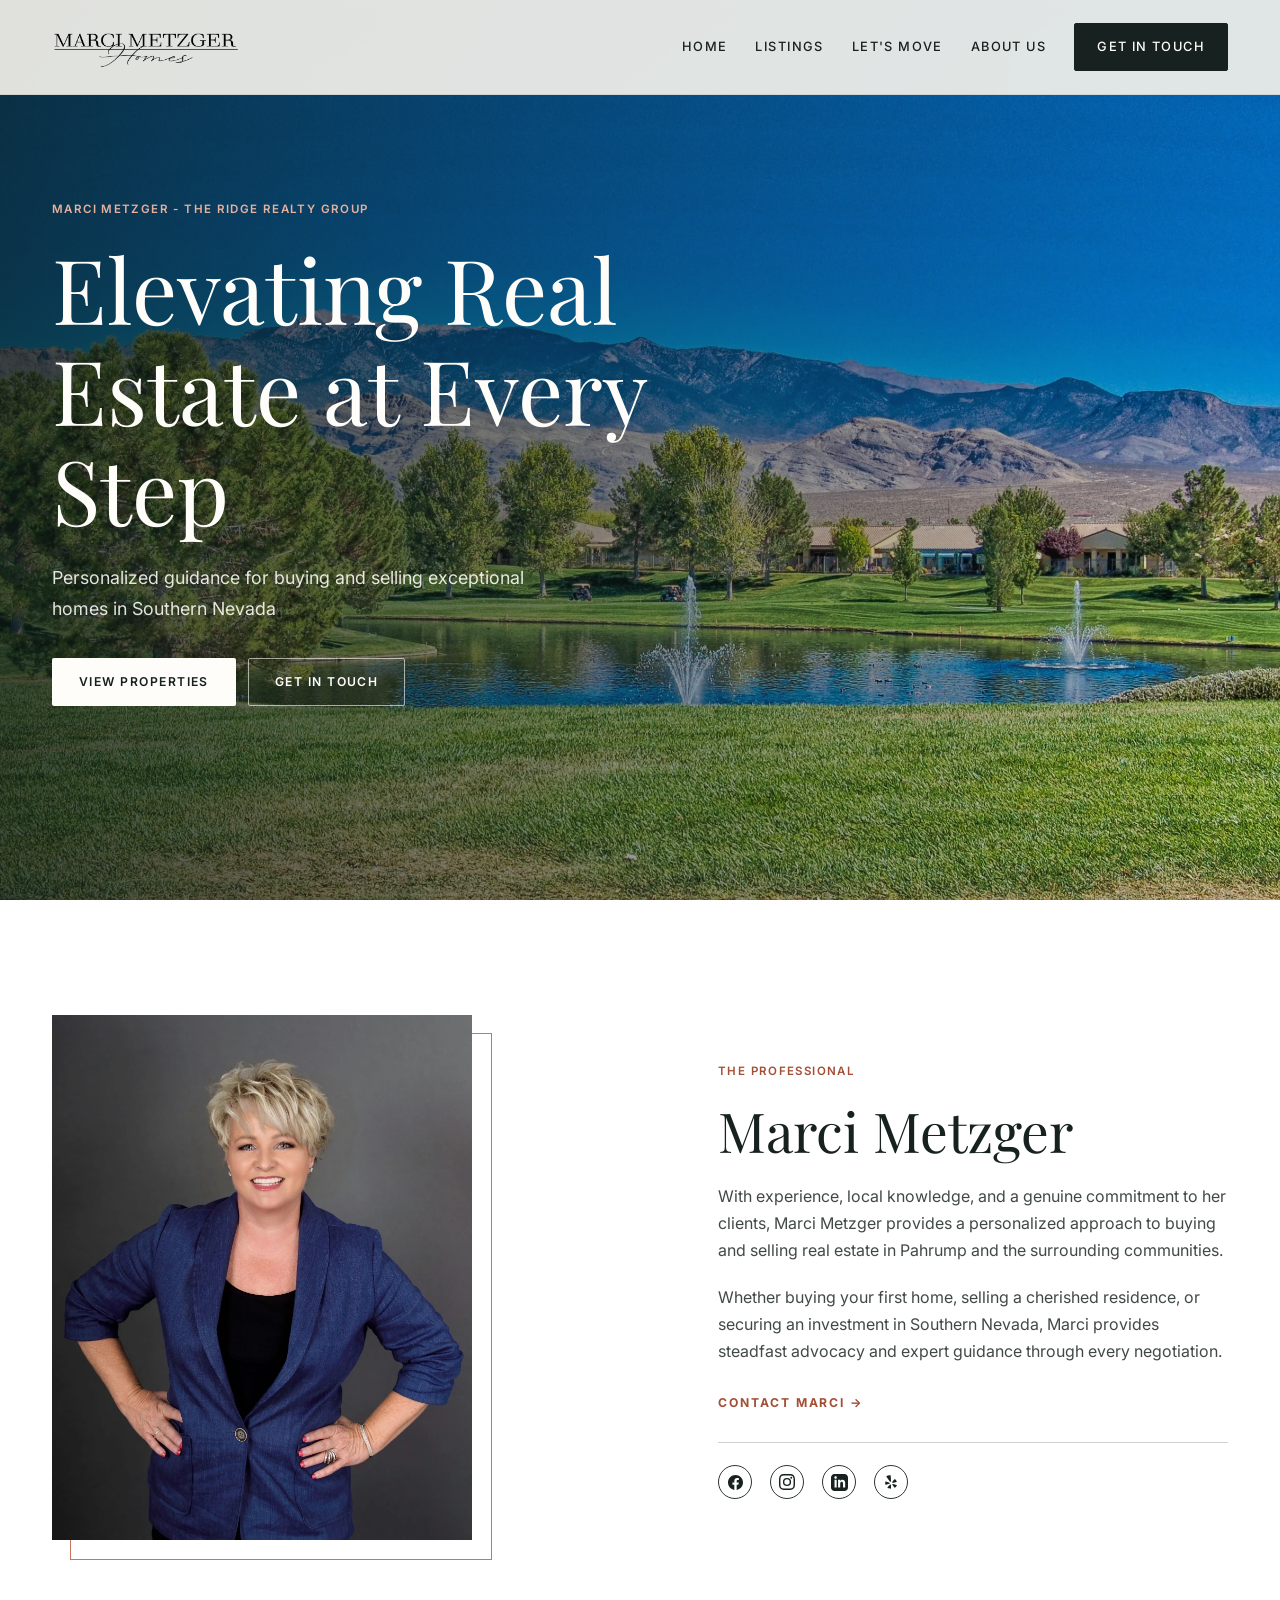
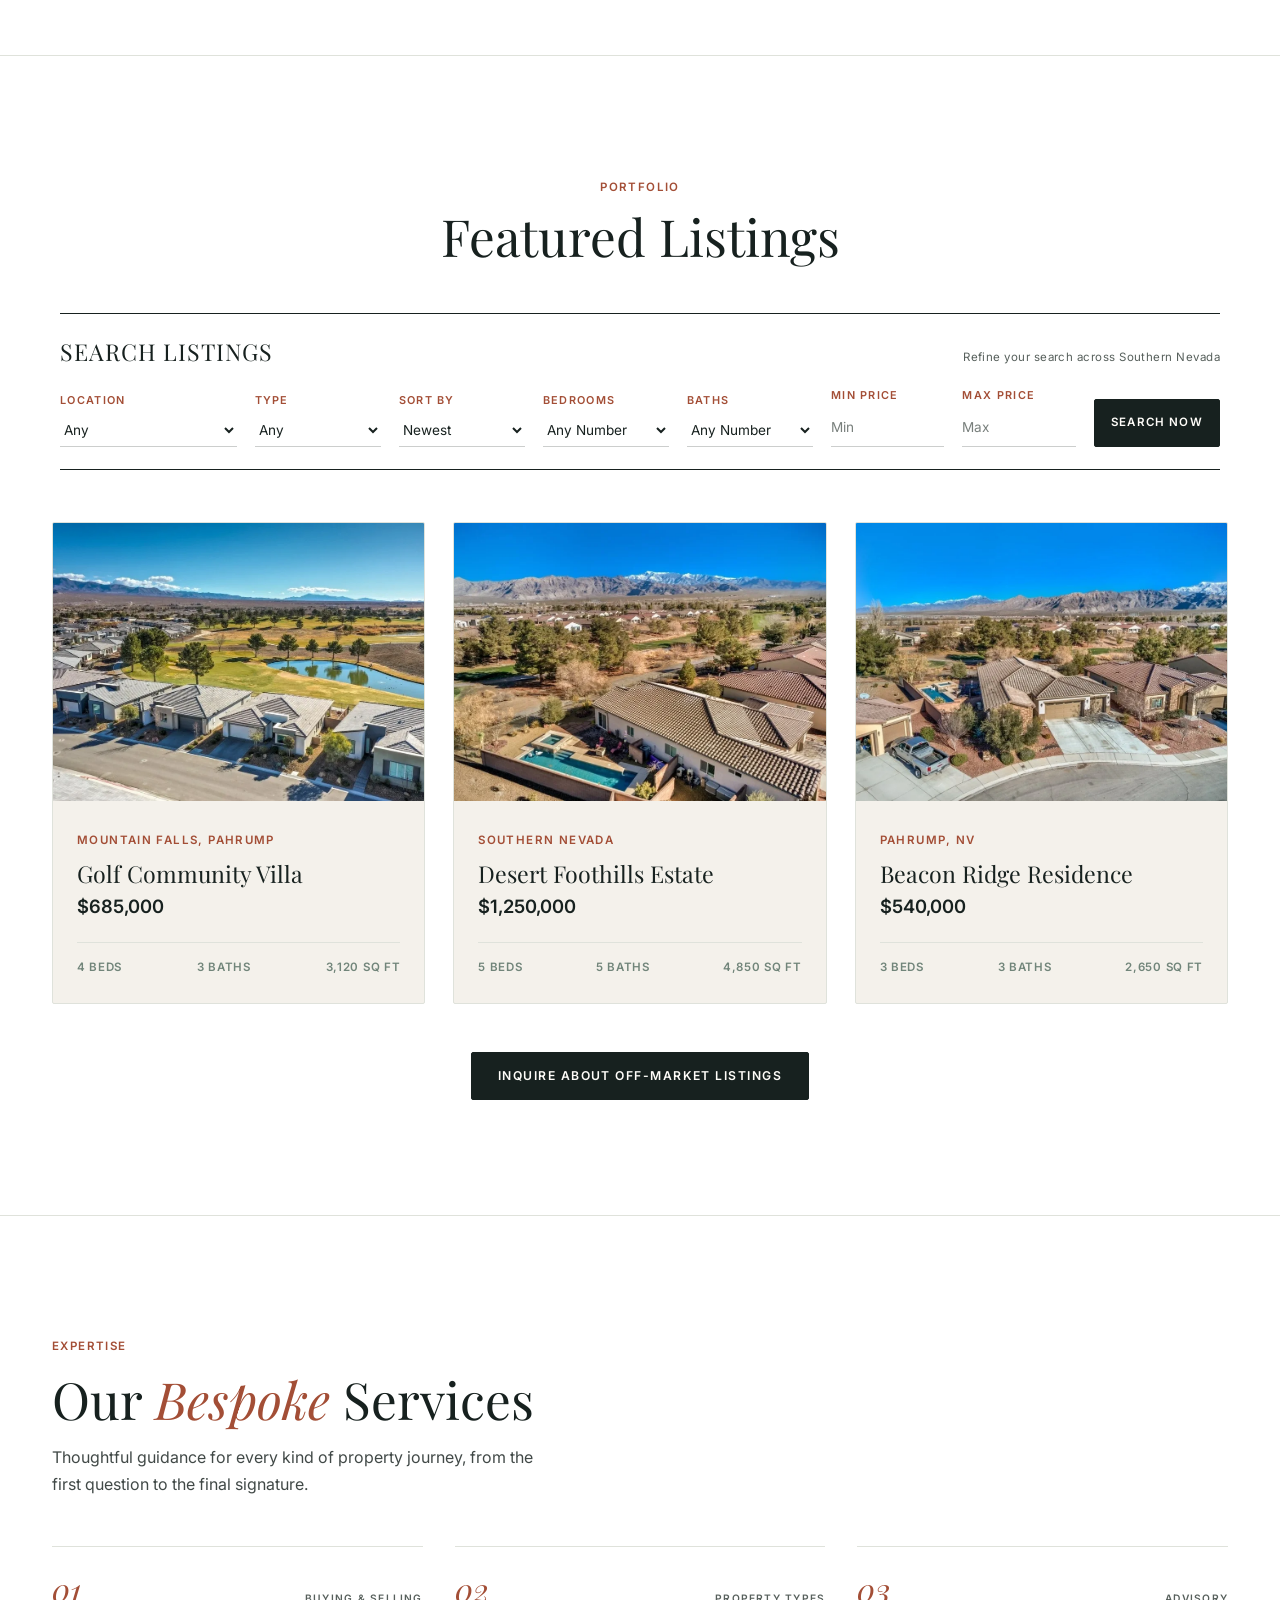
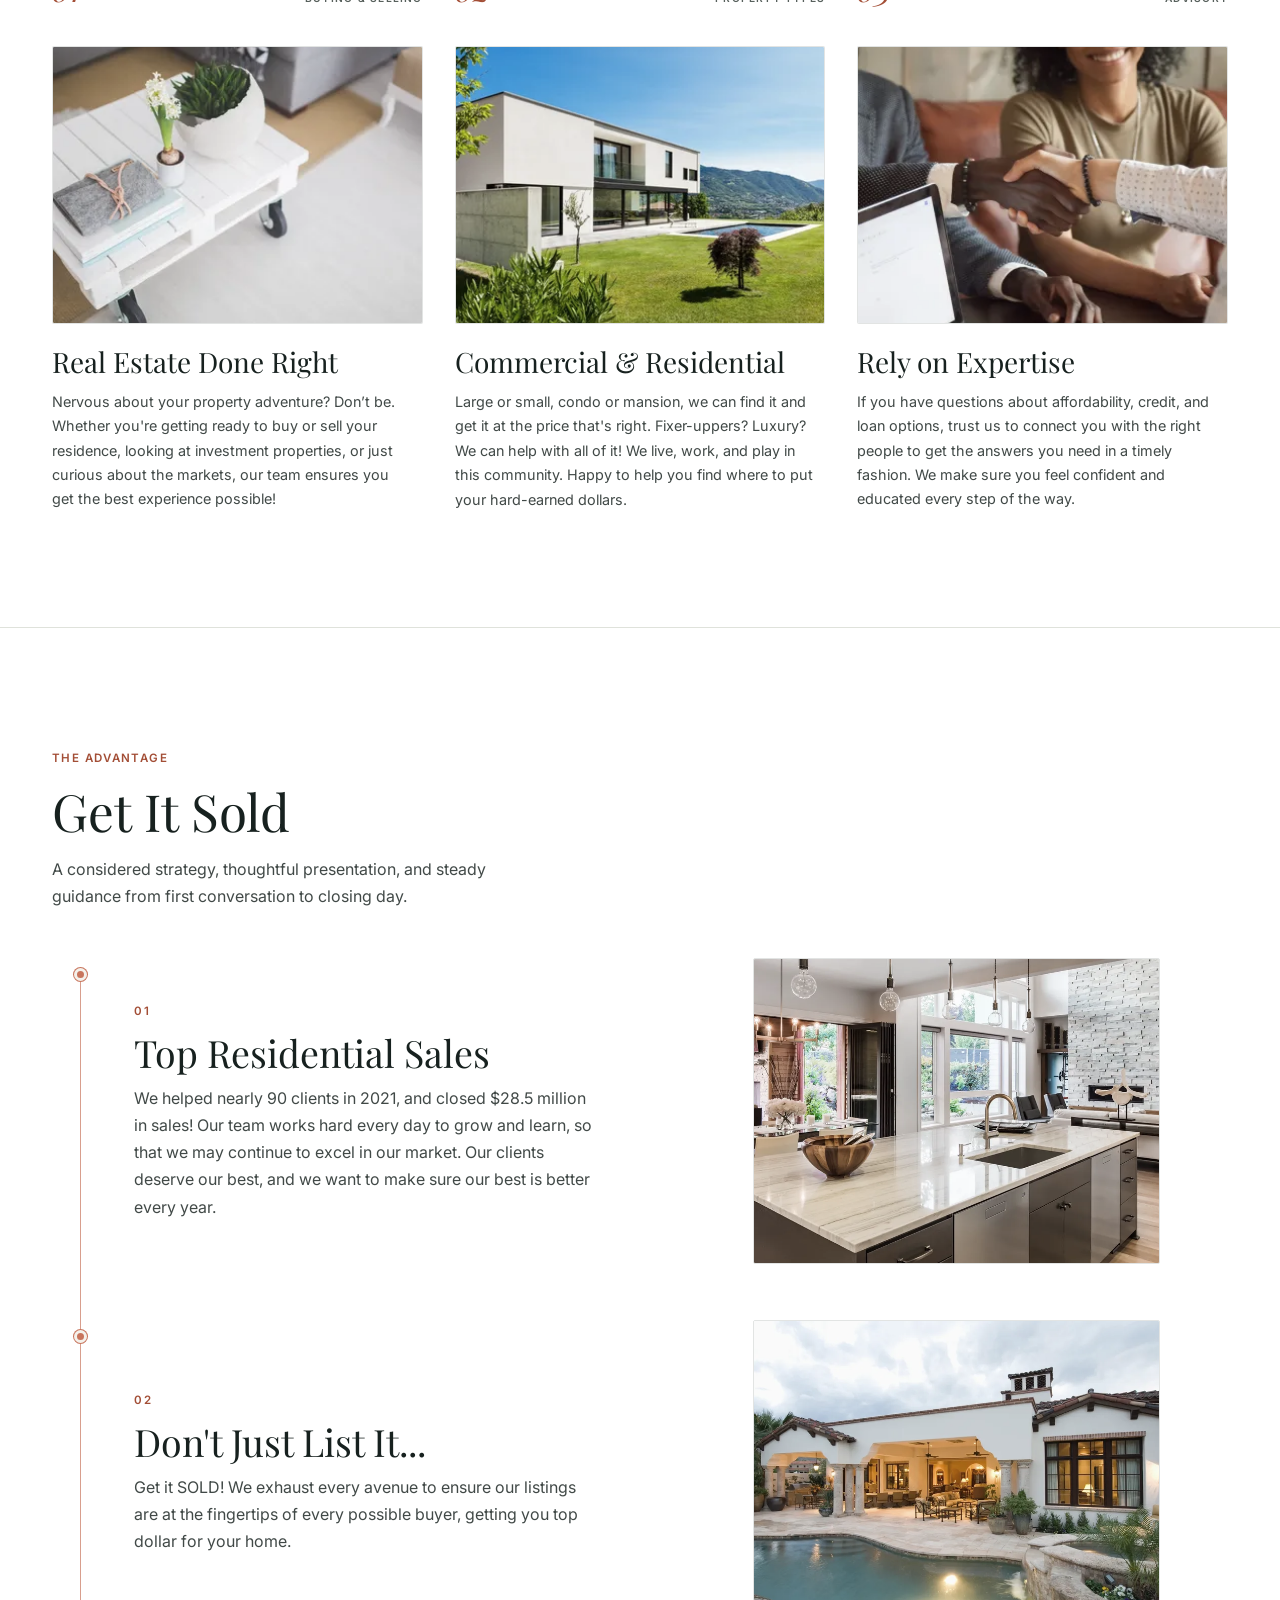
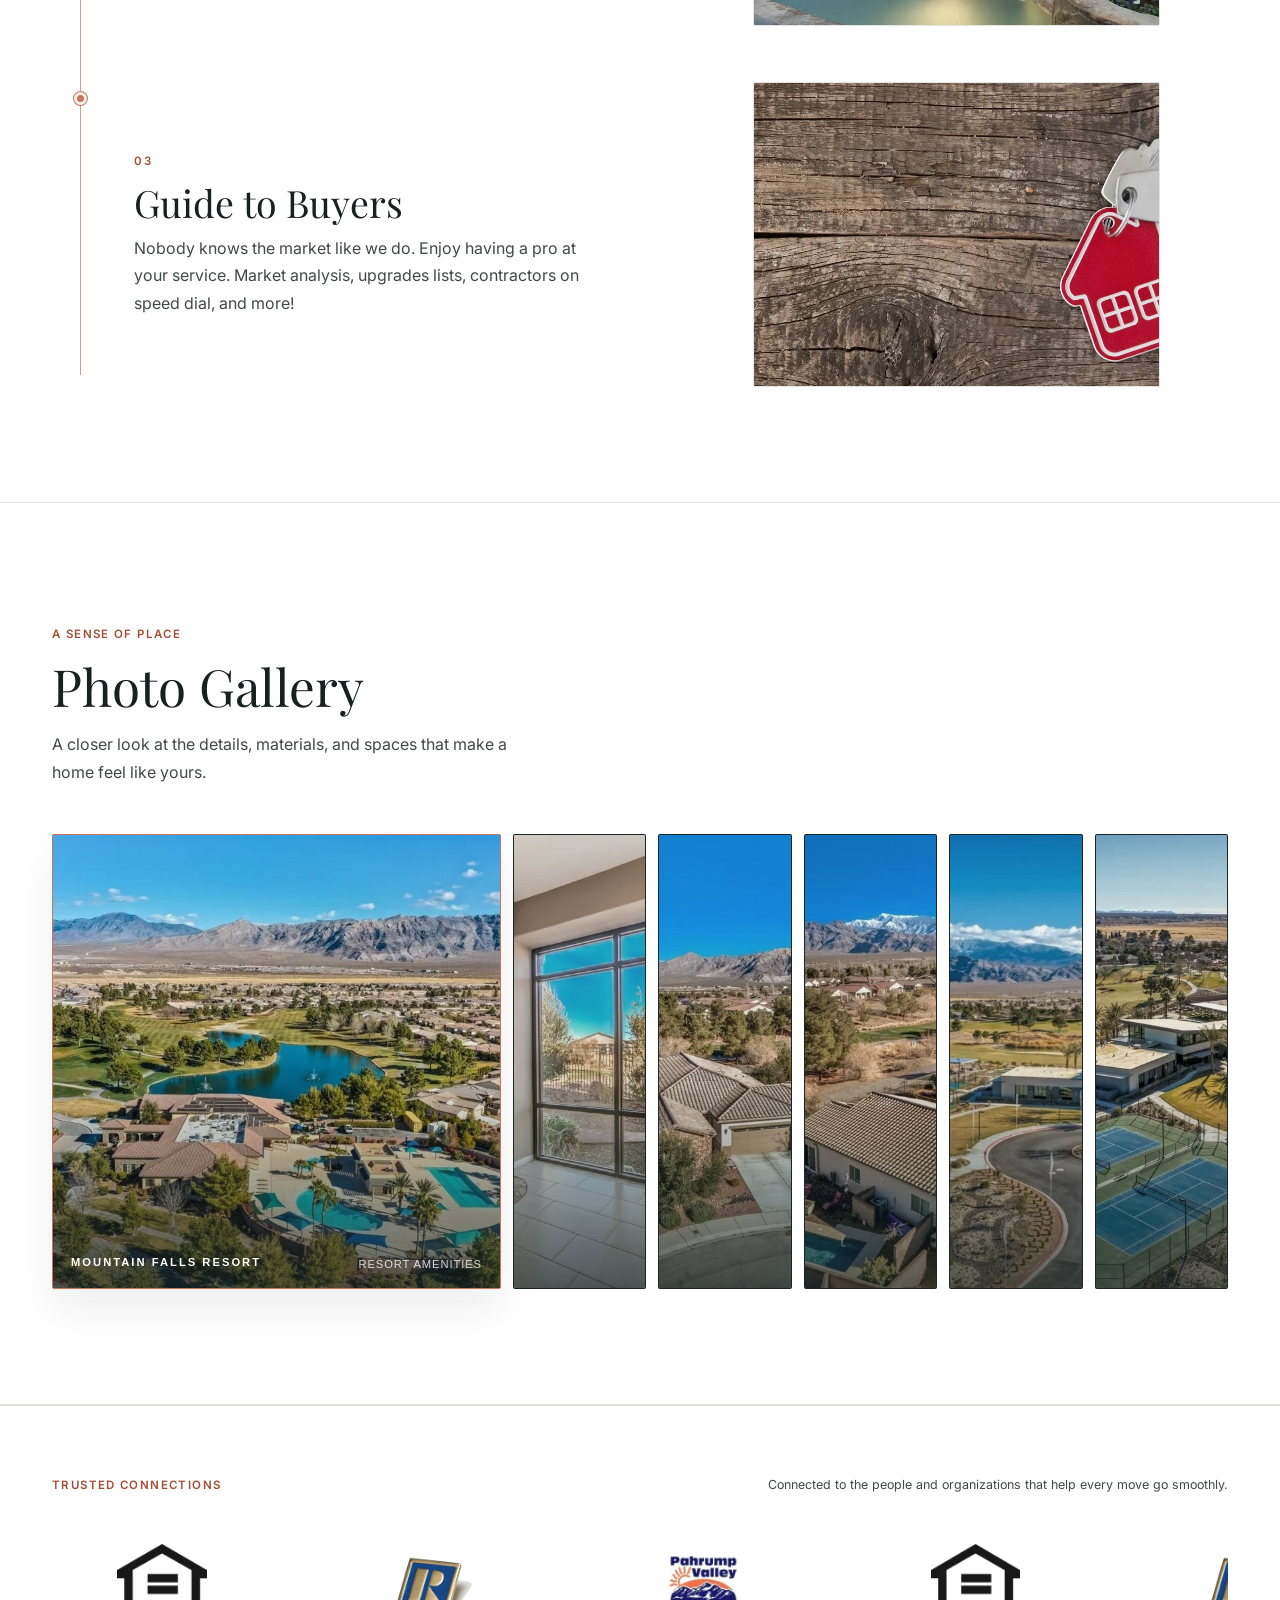
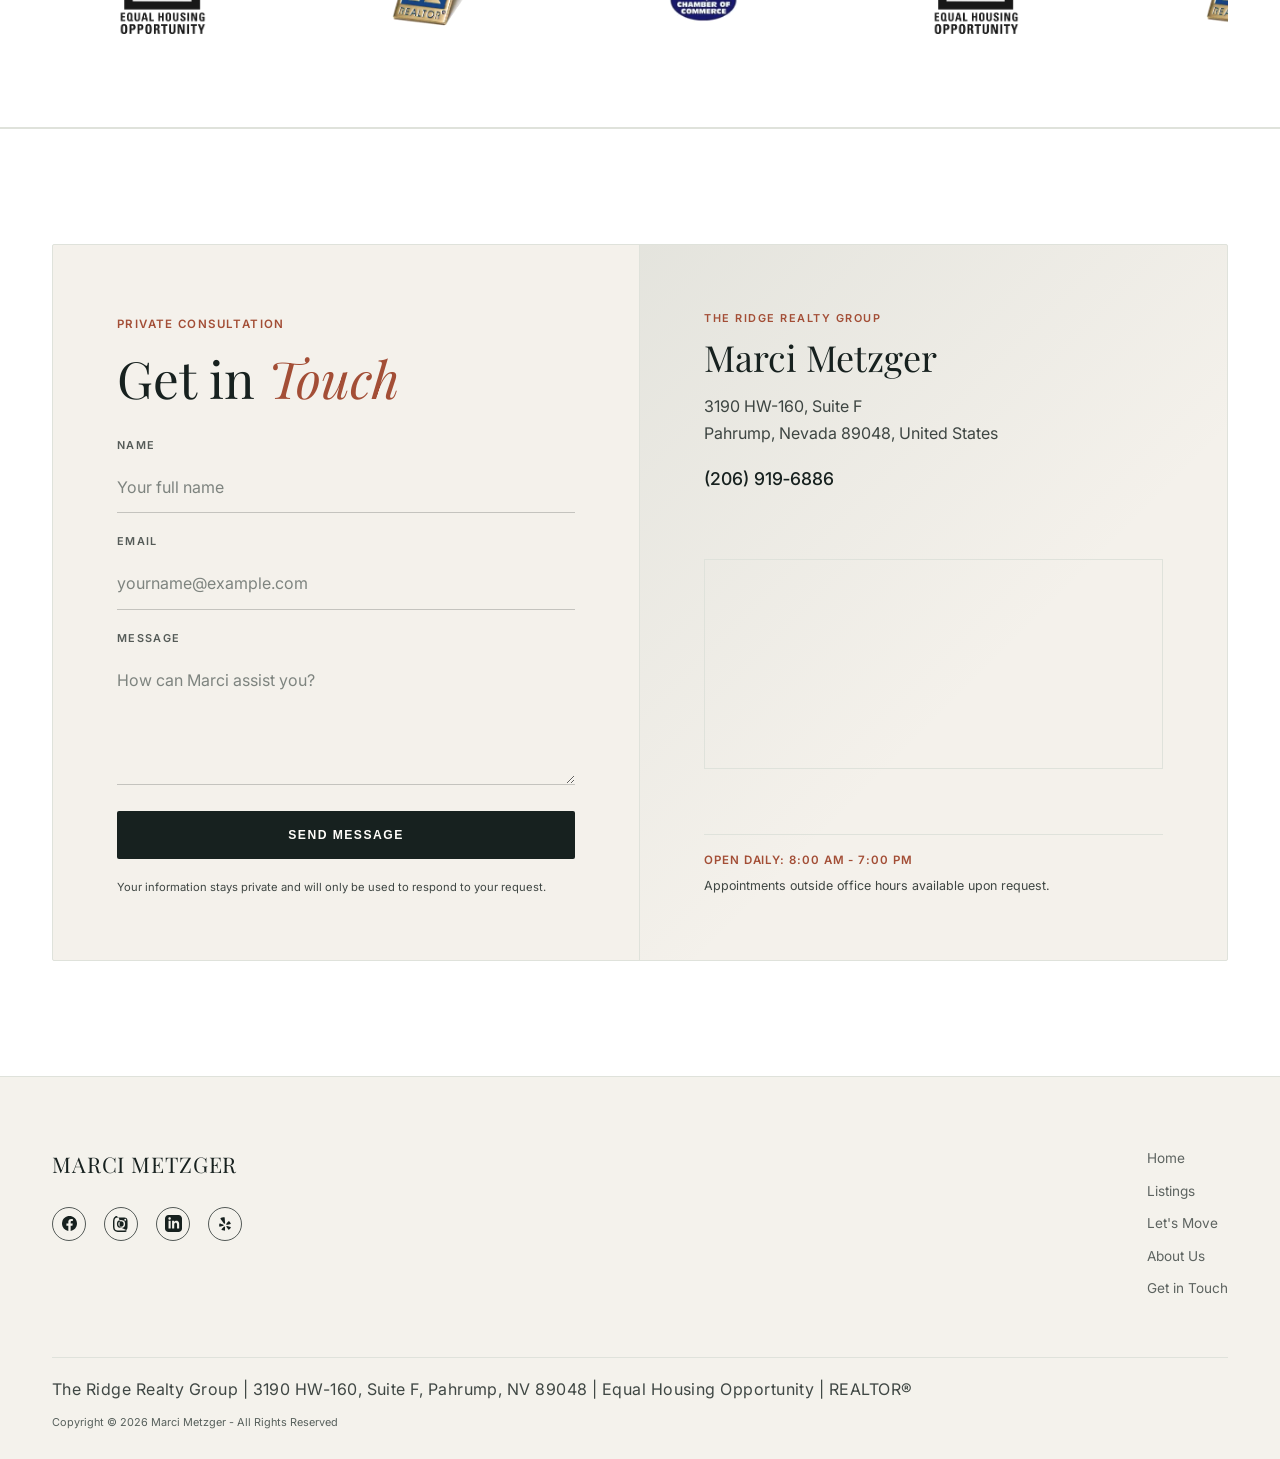
==== index.html @ 1dce613e "modified card price selector and standardize button" ====
<!DOCTYPE html>
<html lang="en">

<head>
    <meta charset="UTF-8">
    <meta name="viewport" content="width=device-width, initial-scale=1.0">
    <title>Marci Metzger | Luxury Real Estate Professional</title>
    <meta name="description"
        content="Marci Metzger Homes - The Ridge Realty Group. Premier real estate guidance for buying and selling exceptional homes in Pahrump and Southern Nevada.">
    <link rel="icon" type="image/png" href="Asset/logo/logo.png">

    <!-- Fonts -->
    <link rel="preconnect" href="https://fonts.googleapis.com">
    <link rel="preconnect" href="https://fonts.gstatic.com" crossorigin>
    <link
        href="https://fonts.googleapis.com/css2?family=Inter:wght@300;400;500&family=Playfair+Display:ital,wght@0,400;0,600;1,400&display=swap"
        rel="stylesheet">
    <link rel="stylesheet" href="Style.css">
</head>

<body>

    <!-- Navigation -->
    <nav aria-label="Primary navigation">
        <div class="container">
            <a href="#home" class="logo" aria-label="Marci Metzger home">
                <img src="Asset/logo/logo.png" alt="Marci Metzger Homes">
            </a>
            <div class="nav-links" id="primary-nav-links">
                <a href="#home">Home</a>
                <a href="#properties">Listings</a>
                <a href="#selling-guide">Let's Move</a>
                <a href="#about">About Us</a>
                <a href="#contact" class="btn-nav">Get in Touch</a>
            </div>
            <button class="mobile-toggle" type="button" aria-label="Toggle navigation menu" aria-expanded="false"
                aria-controls="primary-nav-links">
                <span class="hamburger-line"></span>
                <span class="hamburger-line"></span>
                <span class="hamburger-line"></span>
            </button>
        </div>
    </nav>

    <!-- Hero Section -->
    <section id="home" class="hero">
        <img class="hero-image" src="Asset/hero/mtn-falls-pond.webp"
            alt="Panoramic view of Mountain Falls golf course, lake, and desert mountains in Pahrump, Nevada"
            title="Mountain Falls Golf Community, Pahrump NV">
        <div class="container">
            <div class="hero-content">
                <span class="uppercase">MARCI METZGER - THE RIDGE REALTY GROUP</span>
                <h1>Elevating Real Estate at Every Step</h1>
                <p>Personalized guidance for buying and selling exceptional homes in Southern Nevada</p>
                <div class="hero-btns">
                    <a href="#properties" class="btn btn-primary">View Properties</a>
                    <a href="#contact" class="btn btn-outline">Get in Touch</a>
                </div>
            </div>
        </div>
    </section>

    <!-- About Section -->
    <section id="about">
        <div class="container">
            <div class="grid about-grid">
                <div class="about-image">
                    <img src="Asset/Marci/photo-5db79f9.webp" alt="Professional portrait of Marci Metzger"
                        title="Marci Metzger, luxury real estate professional">
                </div>
                <div class="about-text">
                    <span class="uppercase">The Professional</span>
                    <h2 class="about-heading">Marci Metzger</h2>
                    <p>With experience, local knowledge, and a genuine commitment to her clients, Marci Metzger provides
                        a personalized approach to buying and selling real estate in Pahrump and the surrounding
                        communities.</p>
                    <p>Whether buying your first home, selling a cherished residence, or securing an investment in
                        Southern Nevada, Marci provides steadfast advocacy and expert guidance through every
                        negotiation.</p>
                    <a href="#contact" class="contact-link">Contact Marci <span aria-hidden="true">→</span></a>

                    <div class="social-links" aria-label="Social media links">
                        <a href="https://www.facebook.com/MarciHomes" class="social-link facebook" aria-label="Facebook"
                            target="_blank" rel="noreferrer">
                            <svg viewBox="0 0 24 24" aria-hidden="true">
                                <path
                                    d="M12 0C5.373 0 0 5.373 0 12c0 5.99 4.388 10.954 10.125 11.854v-8.385H7.078v-3.47h3.047V9.356c0-3.007 1.792-4.669 4.533-4.669 1.312 0 2.686.235 2.686.235v2.953H15.83c-1.491 0-1.956.925-1.956 1.874v2.25h3.328l-.532 3.47h-2.796v8.385C19.612 22.954 24 17.99 24 12c0-6.627-5.373-12-12-12z" />
                            </svg>
                        </a>
                        <a href="https://www.instagram.com/marcimetzger_theridge/" class="social-link instagram"
                            aria-label="Instagram" target="_blank" rel="noreferrer">
                            <svg viewBox="0 0 24 24" aria-hidden="true">
                                <path
                                    d="M12 2.163c3.204 0 3.584.012 4.85.07 3.252.148 4.771 1.691 4.919 4.919.058 1.265.069 1.645.069 4.849 0 3.205-.012 3.584-.069 4.849-.149 3.225-1.664 4.771-4.919 4.919-1.266.058-1.644.07-4.85.07-3.204 0-3.584-.012-4.849-.07-3.26-.149-4.771-1.699-4.919-4.92-.058-1.265-.07-1.644-.07-4.849 0-3.204.013-3.583.07-4.849.149-3.227 1.664-4.771 4.919-4.919 1.266-.057 1.645-.069 4.849-.069zM12 0C8.741 0 8.333.014 7.053.072 2.695.272.273 2.69.073 7.052.014 8.333 0 8.741 0 12c0 3.259.014 3.668.072 4.948.2 4.358 2.618 6.78 6.98 6.98 1.281.058 1.689.072 4.948.072 3.259 0 3.668-.014 4.948-.072 4.354-.2 6.782-2.618 6.979-6.98.059-1.28.073-1.689.073-4.948 0-3.259-.014-3.667-.072-4.947-.196-4.354-2.617-6.78-6.979-6.98C15.668.014 15.259 0 12 0zm0 5.838a6.162 6.162 0 100 12.324 6.162 6.162 0 000-12.324zM12 16a4 4 0 110-8 4 4 0 010 8zm6.406-11.845a1.44 1.44 0 100 2.881 1.44 1.44 0 000-2.881z" />
                            </svg>
                        </a>
                        <a href="https://www.linkedin.com/in/marci-metzger-30642496/" class="social-link linkedin"
                            aria-label="LinkedIn" target="_blank" rel="noreferrer">
                            <svg viewBox="0 0 24 24" aria-hidden="true">
                                <path
                                    d="M19 0h-14c-2.761 0-5 2.239-5 5v14c0 2.761 2.239 5 5 5h14c2.762 0 5-2.239 5-5v-14c0-2.761-2.238-5-5-5zm-11 19h-3v-11h3v11zm-1.5-12.268c-.966 0-1.75-.79-1.75-1.764s.784-1.764 1.75-1.764 1.75.79 1.75 1.764-.783 1.764-1.75 1.764zm13.5 12.268h-3v-5.604c0-3.368-4-3.113-4 0v5.604h-3v-11h3v1.765c1.396-2.586 7-2.777 7 2.476v6.759z" />
                            </svg>
                        </a>
                        <a href="https://www.yelp.com/biz/xr3yQN_m2SgO0R_7S6p62w" class="social-link yelp"
                            aria-label="Yelp" target="_blank" rel="noreferrer">
                            <svg viewBox="0 0 24 24" aria-hidden="true">
                                <path
                                    d="M9.988 14.158c-.037.01-3.983 1.134-4.224 1.134-.554-.029-.674-.515-.726-.99a6.35 6.35 0 0 1 .011-1.487c.07-.596.201-1.431.883-1.396.175 0 2.447.822 4.11 1.41.624.215.679 1.136-.054 1.33zm2.112-3.616c.065 1.213-.93 1.54-1.722.454L6.501 5.663c-.055-.21.011-.394.193-.553.57-.523 3.626-1.263 4.432-1.082.273.06.441.194.503.4.048.263.42 5.314.47 6.114zm-.051 5.232c0 .146.007 3.696-.062 3.857-.084.19-.256.308-.522.356-.368.054-.988-.06-1.86-.34-.803-.257-2.068-.682-1.798-1.349.102-.219 1.874-1.994 2.82-2.971.437-.483 1.45-.175 1.422.447zm6.572-3.74c-.204.118-4.041.896-4.307.972l.01-.02c-.66.15-1.29-.586-.85-1.098.136-.117 2.404-2.933 2.656-3.08.19-.113.412-.12.667-.018.671.28 2.01 2.003 2.094 2.686-.004.092.044.371-.27.558zm.368 4.15c-.098.654-1.623 2.33-2.327 2.571-.251.083-.47.064-.645-.063-.183-.111-2.254-3.083-2.367-3.248-.398-.514.248-1.263.933-1.054 0 0 4.03 1.133 4.184 1.25.19.131.262.312.222.544z" />
                            </svg>
                        </a>
                    </div>
                </div>
            </div>
        </div>
    </section>

    <!-- Properties Section -->
    <section id="properties" class="properties-section">
        <div class="container">
            <div class="section-heading">
                <span class="uppercase">Portfolio</span>
                <h2>Featured Listings</h2>
            </div>
            <form class="editorial-search">
                <div class="editorial-header">
                    <h3>Search Listings</h3>
                    <span class="search-note">Refine your search across Southern Nevada</span>
                </div>

                <div class="editorial-grid">
                    <div class="ed-field ed-location">
                        <label for="location">Location</label>
                        <select id="location" name="location">
                            <option value="">Any</option>
                            <option>Alamo</option>
                            <option>Alton</option>
                            <option>Amargosa Valley</option>
                            <option>Beatty</option>
                            <option>Beryl</option>
                            <option>Blue Diamond</option>
                            <option>Boulder City</option>
                            <option>Brian Head</option>
                            <option>Cal Nev Ari</option>
                            <option>Caliente</option>
                            <option>Cold Creek</option>
                            <option>Crystal</option>
                            <option>Duck Creek Village</option>
                            <option>Dyer</option>
                            <option>Elko</option>
                            <option>Ely</option>
                            <option>Goldfield</option>
                            <option>Goodsprings</option>
                            <option>Hatch</option>
                            <option>Henderson</option>
                            <option>Indian Springs</option>
                            <option>Jean</option>
                            <option>Las Vegas</option>
                            <option>Laughlin</option>
                            <option>Logandale</option>
                            <option>Manhattan</option>
                            <option>Mc Gill</option>
                            <option>Mesquite</option>
                            <option>Moapa</option>
                            <option>Mount Charleston</option>
                            <option>Mountain Springs</option>
                            <option>North Las Vegas</option>
                            <option>Other</option>
                            <option>Overton</option>
                            <option>Pahrump</option>
                            <option>Palm Gardens</option>
                            <option>Panaca</option>
                            <option>Parowan</option>
                            <option>Pioche</option>
                            <option>Round Mountain</option>
                            <option>Sandy Valley</option>
                            <option>Searchlight</option>
                            <option>Tonopah</option>
                        </select>
                    </div>

                    <div class="ed-field">
                        <label for="type">Type</label>
                        <select id="type" name="type">
                            <option value="">Any</option>
                            <option>Land</option>
                            <option>Residential Lease</option>
                            <option>High Rise</option>
                            <option>Residential</option>
                        </select>
                    </div>

                    <div class="ed-field">
                        <label for="sort">Sort By</label>
                        <select id="sort" name="sort">
                            <option>Newest</option>
                            <option>Oldest</option>
                            <option>Least Expensive to Most</option>
                            <option>Most Expensive to Least</option>
                            <option>Bedrooms (Low to High)</option>
                            <option>Bedrooms (High to Low)</option>
                            <option>Bathrooms (Low to High)</option>
                            <option>Bathrooms (High to Low)</option>
                        </select>
                    </div>

                    <div class="ed-field">
                        <label for="bedrooms">Bedrooms</label>
                        <select id="bedrooms" name="bedrooms">
                            <option value="">Any Number</option>
                            <option>Studio</option>
                            <option>1+</option>
                            <option>2+</option>
                            <option>3+</option>
                            <option>4+</option>
                            <option>5+</option>
                            <option>6+</option>
                        </select>
                    </div>

                    <div class="ed-field">
                        <label for="baths">Baths</label>
                        <select id="baths" name="baths">
                            <option value="">Any Number</option>
                            <option>1+</option>
                            <option>2+</option>
                            <option>3+</option>
                            <option>4+</option>
                            <option>5+</option>
                            <option>6+</option>
                        </select>
                    </div>

                    <div class="ed-field">
                        <label for="min-price">Min Price</label>
                        <input id="min-price" name="min-price" type="text" inputmode="numeric" placeholder="Min">
                    </div>

                    <div class="ed-field">
                        <label for="max-price">Max Price</label>
                        <input id="max-price" name="max-price" type="text" inputmode="numeric" placeholder="Max">
                    </div>

                    <div class="ed-field ed-action">
                        <button class="ed-btn" type="submit">Search Now</button>
                    </div>
                </div>
            </form>

            <div class="property-grid">
                <article class="card">
                    <img class="card-img" src="Asset/Photo Gallery/7.webp"
                        alt="Mountain Falls Golf Community Villa in Pahrump, Nevada" loading="lazy">
                    <div class="card-body">
                        <span class="uppercase property-location">Mountain Falls, Pahrump</span>
                        <h3>Golf Community Villa</h3>
                        <p class="card-price">$685,000</p>
                        <div class="card-meta">
                            <span>4 BEDS</span>
                            <span>3 BATHS</span>
                            <span>3,120 SQ FT</span>
                        </div>
                    </div>
                </article>

                <article class="card">
                    <img class="card-img" src="Asset/Photo Gallery/4.webp"
                        alt="Desert Foothills Custom Pool Estate in Southern Nevada" loading="lazy">
                    <div class="card-body">
                        <span class="uppercase property-location">Southern Nevada</span>
                        <h3>Desert Foothills Estate</h3>
                        <p class="card-price">$1,250,000</p>
                        <div class="card-meta">
                            <span>5 BEDS</span>
                            <span>5 BATHS</span>
                            <span>4,850 SQ FT</span>
                        </div>
                    </div>
                </article>

                <article class="card">
                    <img class="card-img" src="Asset/Photo Gallery/3.webp"
                        alt="Beacon Ridge Custom Residence in Pahrump, Nevada" loading="lazy">
                    <div class="card-body">
                        <span class="uppercase property-location">Pahrump, NV</span>
                        <h3>Beacon Ridge Residence</h3>
                        <p class="card-price">$540,000</p>
                        <div class="card-meta">
                            <span>3 BEDS</span>
                            <span>3 BATHS</span>
                            <span>2,650 SQ FT</span>
                        </div>
                    </div>
                </article>
            </div>

            <div class="properties-cta">
                <a href="#contact" class="btn btn-dark">Inquire About Off-Market Listings</a>
            </div>
        </div>
    </section>

    <!-- Services Section -->
    <section id="services" class="services">
        <div class="container">
            <div class="services-heading">
                <span class="uppercase">Expertise</span>
                <h2>Our <em>Bespoke</em> Services</h2>
                <p>Thoughtful guidance for every kind of property journey, from the first question to the final
                    signature.</p>
            </div>
            <div class="services-grid">
                <article class="service-item">
                    <div class="service-number">01 <span>Buying &amp; Selling</span></div>
                    <div class="service-image"><img src="Asset/Our Service/1.webp"
                            alt="Staged modern interior living space with decor and furnishings">
                    </div>
                    <h3>Real Estate Done Right</h3>
                    <p>Nervous about your property adventure? Don’t be. Whether you're getting ready to buy or sell your
                        residence, looking at investment properties, or just curious about the markets, our team ensures
                        you get the best experience possible!</p>
                </article>
                <article class="service-item">
                    <div class="service-number">02 <span>Property Types</span></div>
                    <div class="service-image"><img src="Asset/Our Service/2.webp"
                            alt="Distinctive modern residential property exterior with lawn and pool"></div>
                    <h3>Commercial &amp; Residential</h3>
                    <p>Large or small, condo or mansion, we can find it and get it at the price that's right.
                        Fixer-uppers? Luxury? We can help with all of it! We live, work, and play in this community.
                        Happy to help you find where to put your hard-earned dollars.</p>
                </article>
                <article class="service-item">
                    <div class="service-number">03 <span>Advisory</span></div>
                    <div class="service-image"><img src="Asset/Our Service/3.webp"
                            alt="Marci Metzger advising clients during a real estate consultation">
                    </div>
                    <h3>Rely on Expertise</h3>
                    <p>If you have questions about affordability, credit, and loan options, trust us to connect you with
                        the right people to get the answers you need in a timely fashion. We make sure you feel
                        confident and educated every step of the way.</p>
                </article>
            </div>
        </div>
    </section>

    <!-- Selling Guide Section -->
    <section id="selling-guide" class="selling-guide">
        <div class="container">
            <div class="selling-guide-heading">
                <span class="uppercase">The Advantage</span>
                <h2>Get It Sold</h2>
                <p>A considered strategy, thoughtful presentation, and steady guidance from first conversation to
                    closing day.</p>
            </div>

            <div class="selling-timeline">
                <article class="selling-step">
                    <div class="selling-marker" aria-hidden="true"></div>
                    <div class="selling-copy">
                        <span class="selling-number">01</span>
                        <h3>Top Residential Sales</h3>
                        <p>We helped nearly 90 clients in 2021, and closed $28.5 million in sales! Our team works hard
                            every day to grow and learn, so that we may continue to excel in our market. Our clients
                            deserve our best, and we want to make sure our best is better every year.</p>
                    </div>
                    <div class="selling-image-wrap">
                        <img class="selling-image" src="Asset/Guide Section/1.webp"
                            alt="Open-concept kitchen and living area with luxury marble island">
                    </div>
                </article>

                <article class="selling-step">
                    <div class="selling-marker" aria-hidden="true"></div>
                    <div class="selling-copy">
                        <span class="selling-number">02</span>
                        <h3>Don't Just List It...</h3>
                        <p>Get it SOLD! We exhaust every avenue to ensure our listings are at the fingertips of every
                            possible buyer, getting you top dollar for your home.</p>
                    </div>
                    <div class="selling-image-wrap">
                        <img class="selling-image" src="Asset/Guide Section/2.webp"
                            alt="Spanish-style luxury villa with illuminated pool and desert mountain backdrop">
                    </div>
                </article>

                <article class="selling-step">
                    <div class="selling-marker" aria-hidden="true"></div>
                    <div class="selling-copy">
                        <span class="selling-number">03</span>
                        <h3>Guide to Buyers</h3>
                        <p>Nobody knows the market like we do. Enjoy having a pro at your service. Market analysis,
                            upgrades lists, contractors on speed dial, and more!</p>
                    </div>
                    <div class="selling-image-wrap">
                        <img class="selling-image" src="Asset/Guide Section/3.webp"
                            alt="Set of home keys with a house keychain lying on rustic wood surface">
                    </div>
                </article>
            </div>
        </div>
    </section>

    <!-- Property Gallery -->
    <section class="property-gallery" aria-labelledby="gallery-title">
        <div class="container">
            <div class="gallery-heading">
                <span class="uppercase">A Sense Of Place</span>
                <h2 id="gallery-title">Photo Gallery</h2>
                <p>A closer look at the details, materials, and spaces that make a home feel like yours.</p>
            </div>

            <div class="gallery-accordion">
                <button class="gallery-card is-active" type="button" aria-expanded="true"
                    aria-label="View Mountain Falls golf resort and swimming pools">
                    <img src="Asset/Photo Gallery/1.webp"
                        alt="Aerial panoramic view of Mountain Falls golf resort, lake, and community pool facility">
                    <div class="gallery-card-label">
                        <span class="gallery-card-title">Mountain Falls Resort</span>
                        <span class="gallery-card-meta">Resort Amenities</span>
                    </div>
                </button>
                <button class="gallery-card" type="button" aria-expanded="false"
                    aria-label="View sunroom interior overlooking desert garden">
                    <img src="Asset/Photo Gallery/2.webp"
                        alt="Sunroom interior with red leather armchair overlooking private desert patio with cacti">
                    <div class="gallery-card-label">
                        <span class="gallery-card-title">Desert Sunroom</span>
                        <span class="gallery-card-meta">Interior Living</span>
                    </div>
                </button>
                <button class="gallery-card" type="button" aria-expanded="false"
                    aria-label="View residential neighborhood aerial">
                    <img src="Asset/Photo Gallery/3.webp"
                        alt="Aerial view of single-family homes on a cul-de-sac with snow-capped mountains in Pahrump">
                    <div class="gallery-card-label">
                        <span class="gallery-card-title">Beacon Ridge</span>
                        <span class="gallery-card-meta">Pahrump Foothills</span>
                    </div>
                </button>
                <button class="gallery-card" type="button" aria-expanded="false"
                    aria-label="View custom home with swimming pool">
                    <img src="Asset/Photo Gallery/4.webp"
                        alt="Aerial view of custom home with swimming pool, covered patio, and desert mountains">
                    <div class="gallery-card-label">
                        <span class="gallery-card-title">Custom Pool Estate</span>
                        <span class="gallery-card-meta">Outdoor Living</span>
                    </div>
                </button>
                <button class="gallery-card" type="button" aria-expanded="false"
                    aria-label="View Mountain Falls community clubhouse and courts">
                    <img src="Asset/Photo Gallery/5.webp"
                        alt="Panoramic view of Mountain Falls community clubhouse, tennis courts, and surrounding desert">
                    <div class="gallery-card-label">
                        <span class="gallery-card-title">Community Clubhouse</span>
                        <span class="gallery-card-meta">Civic &amp; Social</span>
                    </div>
                </button>
                <button class="gallery-card" type="button" aria-expanded="false"
                    aria-label="View community tennis and pickleball courts">
                    <img src="Asset/Photo Gallery/6.webp"
                        alt="Aerial view of championship tennis and pickleball courts at Mountain Falls community center">
                    <div class="gallery-card-label">
                        <span class="gallery-card-title">Sports Complex</span>
                        <span class="gallery-card-meta">Recreation</span>
                    </div>
                </button>
            </div>
        </div>
    </section>

    <!-- Affiliations Marquee -->
    <section class="affiliations" aria-label="Professional affiliations">
        <div class="container">
            <div class="affiliations-heading">
                <span class="uppercase">Trusted Connections</span>
                <p>Connected to the people and organizations that help every move go smoothly.</p>
            </div>
            <div class="marquee-wrapper">
                <div class="marquee-track">
                    <div class="logo-item"><img src="Asset/Affiliations/2.webp" alt="Equal Housing Opportunity"></div>
                    <div class="logo-item"><img src="Asset/Affiliations/3.webp" alt="National Association of REALTORS®">
                    </div>
                    <div class="logo-item"><img src="Asset/Affiliations/4.webp"
                            alt="Pahrump Valley Chamber of Commerce"></div>

                    <div class="logo-item" aria-hidden="true"><img src="Asset/Affiliations/2.webp" alt=""></div>
                    <div class="logo-item" aria-hidden="true"><img src="Asset/Affiliations/3.webp" alt=""></div>
                    <div class="logo-item" aria-hidden="true"><img src="Asset/Affiliations/4.webp" alt=""></div>

                    <div class="logo-item" aria-hidden="true"><img src="Asset/Affiliations/2.webp" alt=""></div>
                    <div class="logo-item" aria-hidden="true"><img src="Asset/Affiliations/3.webp" alt=""></div>
                    <div class="logo-item" aria-hidden="true"><img src="Asset/Affiliations/4.webp" alt=""></div>

                    <div class="logo-item" aria-hidden="true"><img src="Asset/Affiliations/2.webp" alt=""></div>
                    <div class="logo-item" aria-hidden="true"><img src="Asset/Affiliations/3.webp" alt=""></div>
                    <div class="logo-item" aria-hidden="true"><img src="Asset/Affiliations/4.webp" alt=""></div>
                </div>
            </div>
        </div>
    </section>

    <!-- Contact Section -->
    <section id="contact" class="contact-section">
        <div class="container">
            <div class="contact-wrapper">
                <div class="contact-form-panel">
                    <span class="uppercase contact-kicker">Private Consultation</span>
                    <h2 class="contact-heading">Get in <em>Touch</em></h2>
                    <form class="contact-form" action="#" method="post">
                        <div class="contact-field">
                            <label for="contact-name">Name</label>
                            <input type="text" id="contact-name" name="name" placeholder="Your full name" required>
                        </div>
                        <div class="contact-field">
                            <label for="contact-email">Email</label>
                            <input type="email" id="contact-email" name="email" placeholder="yourname@example.com"
                                required>
                        </div>
                        <div class="contact-field">
                            <label for="contact-message">Message</label>
                            <textarea id="contact-message" name="message" rows="4"
                                placeholder="How can Marci assist you?"></textarea>
                        </div>
                        <button class="btn btn-submit" type="submit">Send Message</button>
                        <p class="form-note">Your information stays private and will only be used to respond to your
                            request.</p>
                    </form>
                </div>

                <div class="contact-info">
                    <div>
                        <p class="agency-title">The Ridge Realty Group</p>
                        <h3 class="agent-name">Marci Metzger</h3>
                        <p class="address-text">3190 HW-160, Suite F<br>Pahrump, Nevada 89048, United States</p>
                        <a href="tel:2069196886" class="phone-text">(206)&nbsp;919&#8209;6886</a>
                    </div>
                    <iframe class="map-frame"
                        src="https://www.google.com/maps/embed?pb=!1m18!1m12!1m3!1d3220.508544838634!2d-115.98188152358824!3d36.17852610251147!2m3!1f0!2f0!3f0!3m2!1i1024!2i768!4f13.1!3m3!1m2!1s0x80c634c44f51e0db%3A0xa22b826efd7990c6!2s3190%20NV-160%20f%2C%20Pahrump%2C%20NV%2089048%2C%20USA!5e0!3m2!1sen!2s!4v1710000000000!5m2!1sen!2s"
                        allowfullscreen="" loading="lazy" referrerpolicy="no-referrer-when-downgrade"
                        title="Map showing The Ridge Realty Group office"></iframe>
                    <div class="hours-block">
                        <p class="hours-title">Open Daily: 8:00 AM - 7:00 PM</p>
                        <p class="hours-desc">Appointments outside office hours available upon request.</p>
                    </div>
                </div>
            </div>
        </div>
    </section>

    <!-- Footer -->
    <footer>
        <div class="container">
            <div class="footer-content">
                <div>
                    <a href="#home" class="logo footer-logo">MARCI METZGER</a>
                    <nav class="social-links footer-social-links" aria-label="Footer social media links">
                        <a href="https://www.facebook.com/MarciHomes" class="social-link facebook" aria-label="Facebook"
                            target="_blank" rel="noreferrer">
                            <svg viewBox="0 0 24 24" aria-hidden="true">
                                <path
                                    d="M12 0C5.373 0 0 5.373 0 12c0 5.99 4.388 10.954 10.125 11.854v-8.385H7.078v-3.47h3.047V9.356c0-3.007 1.792-4.669 4.533-4.669 1.312 0 2.686.235 2.686.235v2.953H15.83c-1.491 0-1.956.925-1.956 1.874v2.25h3.328l-.532 3.47h-2.796v8.385C19.612 22.954 24 17.99 24 12c0-6.627-5.373-12-12-12z" />
                            </svg>
                        </a>
                        <a href="https://www.instagram.com/marcimetzger_theridge/" class="social-link instagram"
                            aria-label="Instagram" target="_blank" rel="noreferrer">
                            <svg viewBox="0 0 24 24" aria-hidden="true">
                                <path
                                    d="M12 2.163c3.204 0 3.584.012 4.85.07 3.252.148 4.771 1.691 4.919 4.919.058 1.265.069 1.645.069 4.849 0 3.205-.012 3.584-.069 4.849-.149 3.225-1.664 4.771-4.919 4.919-1.266.058-1.644.07-4.85.07-3.204 0-3.584-.012-4.849-.07-3.26-.149-4.771-1.699-4.919-4.92-.058-1.28-.07-1.644-.07-4.849 0-3.204.013-3.583.07-4.849.149-3.227 1.664-4.771 4.919-4.919 1.266-.057 1.645-.069 4.849-.069zM12 0C8.741 0 8.333.014 7.053.072 2.695.272.273 2.69.073 7.052.014 8.333 0 8.741 0 12c0 3.259.014 3.668.072 4.948.2 4.358 2.618 6.78 6.98 6.98 1.281.058 1.689.072 4.948.072 3.259 0 3.668-.014 4.948-.072 4.354-.2 6.782-2.618-6.98-6.98-.059-1.28-.073-1.689-.073-4.948 0-3.259.014-3.667-.072-4.947-.196-4.354-2.617-6.78-6.979-6.98C15.668.014 15.259 0 12 0zm0 5.838a6.162 6.162 0 100 12.324 6.162 6.162 0 000-12.324zM12 16a4 4 0 110-8 4 4 0 010 8zm6.406-11.845a1.44 1.44 0 100 2.881 1.44 1.44 0 000-2.881z" />
                            </svg>
                        </a>
                        <a href="https://www.linkedin.com/in/marci-metzger-30642496/" class="social-link linkedin"
                            aria-label="LinkedIn" target="_blank" rel="noreferrer">
                            <svg viewBox="0 0 24 24" aria-hidden="true">
                                <path
                                    d="M19 0h-14c-2.761 0-5 2.239-5 5v14c0 2.762 2.239 5 5 5h14c2.762 0 5-2.238 5-5v-14c0-2.761-2.238-5-5-5zm-11 19h-3v-11h3v11zm-1.5-12.268c-.966 0-1.75-.79-1.75-1.764s.784-1.764 1.75-1.764 1.75.79 1.75 1.764-.783 1.764-1.75 1.764zm13.5 12.268h-3v-5.604c0-3.368-4-3.113-4 0v5.604h-3v-11h3v1.765c1.396-2.586 7-2.777 7 2.476v6.759z" />
                            </svg>
                        </a>
                        <a href="https://www.yelp.com/biz/xr3yQN_m2SgO0R_7S6p62w" class="social-link yelp"
                            aria-label="Yelp" target="_blank" rel="noreferrer">
                            <svg viewBox="0 0 24 24" aria-hidden="true">
                                <path
                                    d="M9.988 14.158c-.037.01-3.983 1.134-4.224 1.134-.554-.029-.674-.515-.726-.99a6.35 6.35 0 0 1 .011-1.487c.07-.596.201-1.431.883-1.396.175 0 2.447.822 4.11 1.41.624.215.679 1.136-.054 1.33zm2.112-3.616c.065 1.213-.93 1.54-1.722.454L6.501 5.663c-.055-.21.011-.394.193-.553.57-.523 3.626-1.263 4.432-1.082.273.06.441.194.503.4.048.263.42 5.314.47 6.114zm-.051 5.232c0 .146.007 3.696-.062 3.857-.084.19-.256.308-.522.356-.368.054-.988-.06-1.86-.34-.803-.257-2.068-.682-1.798-1.349.102-.219 1.874-1.994 2.82-2.971.437-.483 1.45-.175 1.422.447zm6.572-3.74c-.204.118-4.041.896-4.307.972l.01-.02c-.66.15-1.29-.586-.85-1.098.136-.117 2.404-2.933 2.656-3.08.19-.113.412-.12.667-.018.671.28 2.01 2.003 2.094 2.686-.004.092.044.371-.27.558zm.368 4.15c-.098.654-1.623 2.33-2.327 2.571-.251.083-.47.064-.645-.063-.183-.111-2.254-3.083-2.367-3.248-.398-.514.248-1.263.933-1.054 0 0 4.03 1.133 4.184 1.25.19.131.262.312.222.544z" />
                            </svg>
                        </a>
                    </nav>
                </div>
                <div class="footer-links">
                    <a href="#home">Home</a>
                    <a href="#properties">Listings</a>
                    <a href="#selling-guide">Let's Move</a>
                    <a href="#about">About Us</a>
                    <a href="#contact">Get in Touch</a>
                </div>
            </div>
            <div class="footer-legal">
                <p>The Ridge Realty Group | 3190 HW-160, Suite F, Pahrump, NV 89048 | Equal Housing Opportunity |
                    REALTOR&reg;</p>
            </div>
            <div class="copyright">
                Copyright &copy; 2026 Marci Metzger - All Rights Reserved
            </div>
        </div>
    </footer>

    <script src="navigation.js"></script>
    <script src="gallery.js"></script>
</body>

</html>
---- Style.css ----
:root {
    --canvas: #f4f1eb;
    --paper: #fffdf9;
    --ink: #17211f;
    --muted: #57605c;
    --sage: #71857a;
    --sage-soft: #dfe6de;
    --terracotta: #c8755d;
    --terracotta-text: #a34e36;
    --blush: #e7b19d;
    --line: #dfe2db;
    --input-border: rgba(23, 33, 31, 0.22);
    --dark: #1c2825;
    --nav-background: rgba(244, 241, 235, 0.92);
    --content-width: 1240px;
    --gutter: 32px;
    --section-space: clamp(84px, 9vw, 128px);
    --heading-gap: 48px;
    --control-height: 48px;
    --radius: 2px;
    --transition: 240ms ease;
}

* { margin: 0; padding: 0; box-sizing: border-box; }
html { scroll-behavior: smooth; }
body { overflow-x: hidden; font-family: 'Inter', sans-serif; background: #ffffff; color: var(--ink); line-height: 1.65; -webkit-font-smoothing: antialiased; }
h1, h2, h3 { font-family: 'Playfair Display', serif; font-weight: 400; line-height: 1.12; }
h2 { font-size: clamp(2.2rem, 4vw, 3.8rem); }
p { font-weight: 400; font-size: 1rem; color: rgba(23, 33, 31, 0.82); line-height: 1.7; }
.uppercase { text-transform: uppercase; letter-spacing: 0.12em; font-size: 0.72rem; font-weight: 600; color: var(--terracotta-text); }
.container { width: 100%; max-width: var(--content-width); margin: 0 auto; padding: 0 var(--gutter); }
section { padding: var(--section-space) 0; }
.grid { display: grid; gap: 32px; }
section h2 { letter-spacing: 0; }
section :is(input, select, textarea, button, a):focus-visible { outline: 2px solid var(--terracotta); outline-offset: 4px; }

/* Navigation */
nav { position: fixed; top: 0; width: 100%; padding: 18px 0; background: var(--nav-background); backdrop-filter: blur(18px); z-index: 1000; border-bottom: 1px solid rgba(23, 33, 31, 0.08); transition: transform var(--transition); }
nav.nav-hidden { transform: translateY(-100%); }
nav .container { display: flex; justify-content: space-between; align-items: center; }
.logo { font-family: 'Playfair Display', serif; font-size: 1.35rem; text-decoration: none; color: var(--ink); letter-spacing: 0.04em; }
.logo img { display: block; width: auto; height: 58px; max-width: 240px; object-fit: contain; }
.nav-links { display: flex; gap: 28px; align-items: center; }
.nav-links a { text-decoration: none; color: var(--ink); font-size: 0.8rem; font-weight: 500; text-transform: uppercase; letter-spacing: 0.11em; transition: color var(--transition), background var(--transition), border-color var(--transition), transform var(--transition); }
.nav-links a:hover { color: var(--terracotta); }
.btn-nav { display: inline-flex; align-items: center; min-height: var(--control-height); background: var(--ink); color: var(--paper) !important; padding: 0 22px; font-size: 0.76rem; border: 1px solid var(--ink); border-radius: var(--radius); }
.btn-nav:hover { background: var(--terracotta); border-color: var(--terracotta); color: var(--paper) !important; transform: translateY(-2px); }

/* Hero */
.hero { min-height: 100vh; height: 100svh; display: flex; align-items: center; position: relative; overflow: hidden; color: var(--paper); margin-bottom: 0; }
.hero::after { content: ''; position: absolute; inset: 0; background: linear-gradient(90deg, rgba(13, 25, 22, 0.74), rgba(13, 25, 22, 0.12)); }
.hero-image { position: absolute; inset: 0; width: 100%; height: 100%; object-fit: cover; }
.hero .container { position: relative; z-index: 1; width: 100%; }
.hero-content { max-width: 760px; }
.hero .uppercase { color: var(--blush); }
.hero h1 { max-width: 680px; font-size: clamp(3rem, 7vw, 6.8rem); margin: 18px 0 24px; }
.hero p { max-width: 500px; color: rgba(255, 253, 249, 0.88); font-size: 1.12rem; margin-bottom: 34px; }
.hero-btns { display: flex; gap: 12px; }

/* Buttons */
.btn { display: inline-flex; align-items: center; justify-content: center; min-height: var(--control-height); padding: 0 26px; text-decoration: none; text-transform: uppercase; letter-spacing: 0.12em; font-size: 0.76rem; font-weight: 600; transition: background var(--transition), color var(--transition), border-color var(--transition), transform var(--transition); cursor: pointer; border: 1px solid transparent; border-radius: var(--radius); }
.btn:hover { transform: translateY(-2px); }
.btn-primary { background: var(--paper); color: var(--ink); }
.btn-primary:hover { background: var(--terracotta); color: var(--paper); }
.btn-outline { border-color: rgba(255, 253, 249, 0.6); color: var(--paper); }
.btn-outline:hover { background: var(--paper); color: var(--ink); }

/* About */
.about-grid { grid-template-columns: minmax(0, 1.05fr) minmax(0, 0.95fr); align-items: center; gap: clamp(48px, 8vw, 112px); }
.about-image { position: relative; width: 100%; max-width: 420px; }
.about-image img { display: block; width: 100%; aspect-ratio: 4 / 5; object-fit: cover; }
.about-image::after { content: ''; position: absolute; top: 18px; left: 18px; width: 100%; height: 100%; border: 1px solid var(--terracotta); z-index: -1; }
.about-heading { font-size: clamp(3rem, 4.3vw, 5.3rem); margin: 18px 0 24px; line-height: 1.06; }
.about-text { max-width: 760px; }
.about-text p { max-width: 720px; font-size: 1rem; line-height: 1.7; margin-bottom: 1.2rem; color: rgba(23, 33, 31, 0.82); }
.contact-link { display: inline-block; margin-top: 8px; color: var(--terracotta-text); font-size: 0.76rem; font-weight: 700; letter-spacing: 0.16em; text-transform: uppercase; text-decoration: none; transition: color var(--transition); }
.contact-link:hover { color: var(--ink); }
.social-links {
    display: flex;
    align-items: center;
    gap: 18px;
    margin-top: 28px;
    padding-top: 22px;
    border-top: 1px solid rgba(23, 33, 31, 0.2);
}
.social-link {
    display: inline-flex;
    align-items: center;
    justify-content: center;
    width: 34px;
    height: 34px;
    border: 1.5px solid rgba(23, 33, 31, 0.9);
    border-radius: 50%;
    background: transparent;
    color: var(--ink);
    text-decoration: none;
    transition: transform var(--transition), opacity var(--transition), border-color var(--transition), color var(--transition);
}
.social-link svg {
    width: 18px;
    height: 18px;
    fill: currentColor;
    display: block;
}
.social-link:hover {
    transform: translateY(-1px);
    opacity: 0.72;
    border-color: rgba(23, 33, 31, 0.9);
}
.social-link.facebook svg { width: 15px; height: 15px; }
.social-link.instagram svg { width: 16px; height: 16px; }
.social-link.linkedin svg { width: 17px; height: 17px; }
.social-link.yelp svg { width: 20px; height: 20px; }

/* Selling Guide */
.selling-guide { background: #ffffff; border-top: 1px solid var(--line); border-bottom: 1px solid var(--line); }
.selling-guide-heading { max-width: 570px; margin-bottom: var(--heading-gap); }
.selling-guide-heading .uppercase { color: var(--terracotta-text); }
.selling-guide-heading h2 { margin: 13px 0 16px; }
.selling-guide-heading p { max-width: 480px; }
.selling-timeline { position: relative; max-width: 1080px; margin-left: 28px; padding-left: 54px; }
.selling-timeline::before { content: ''; position: absolute; top: 12px; bottom: 12px; left: 0; width: 1px; background: var(--terracotta); opacity: 0.7; }
.selling-step { position: relative; display: grid; grid-template-columns: minmax(0, 1fr) minmax(240px, 0.75fr); gap: clamp(32px, 6vw, 82px); align-items: center; padding: 0 0 56px; }
.selling-step:last-child { padding-bottom: 0; }
.selling-marker { position: absolute; top: 10px; left: -60px; width: 13px; height: 13px; border: 3px solid var(--canvas); border-radius: 50%; background: var(--terracotta); box-shadow: 0 0 0 1px var(--terracotta); }
.selling-copy { max-width: 510px; }
.selling-number { display: block; color: var(--terracotta-text); font-size: 0.72rem; font-weight: 600; letter-spacing: 0.14em; margin-bottom: 10px; }
.selling-copy h3 { font-size: clamp(1.7rem, 3vw, 2.35rem); margin-bottom: 12px; }
.selling-copy p { max-width: 460px; }
.selling-image-wrap {
    overflow: hidden;
    border: 1px solid rgba(23, 33, 31, 0.12);
    border-radius: var(--radius);
    transition: border-color 0.35s ease, box-shadow 0.35s ease, transform 0.35s ease;
}
.selling-step:hover .selling-image-wrap {
    border-color: var(--terracotta);
    box-shadow: 0 16px 30px rgba(23, 33, 31, 0.08);
}
.selling-image {
    display: block;
    width: 100%;
    aspect-ratio: 4 / 3;
    object-fit: cover;
    object-position: center;
    filter: saturate(0.8);
    transition: transform 0.65s ease, filter 0.65s ease;
}
.selling-step:hover .selling-image {
    transform: scale(1.08);
    filter: saturate(1);
}

/* Affiliations Marquee */
.affiliations { overflow: hidden; padding: 68px 0; background: #ffffff; border-top: 1px solid var(--line); border-bottom: 1px solid var(--line); }
.affiliations-heading { display: flex; justify-content: space-between; align-items: baseline; gap: 28px; margin-bottom: 24px; }
.affiliations-heading .uppercase { color: var(--terracotta-text); }
.affiliations-heading p { font-size: 0.78rem; text-align: right; }
.marquee-wrapper { position: relative; overflow: hidden; padding: 24px 0; border-top: 1px solid transparent; border-bottom: 1px solid transparent; background: #ffffff; }
.marquee-wrapper::before, .marquee-wrapper::after { display: none; }
.marquee-track { display: flex; width: max-content; gap: clamp(24px, 4vw, 52px); align-items: center; animation: affiliations-scroll 24s linear infinite; }
.marquee-wrapper:hover .marquee-track { animation-play-state: paused; }
.logo-item { display: flex; flex-shrink: 0; align-items: center; justify-content: center; width: clamp(150px, 18vw, 220px); height: 90px; transition: transform var(--transition), opacity var(--transition); background: #ffffff; }
.logo-item:hover { transform: scale(1.04); }
.logo-item img { display: block; width: auto; max-width: 100%; height: 100%; object-fit: contain; opacity: 0.9; filter: grayscale(0.08) contrast(1.05); background: transparent; }
.logo-item:hover img { opacity: 1; }
@keyframes affiliations-scroll { from { transform: translateX(0); } to { transform: translateX(-50%); } }

/* Property Gallery */
.property-gallery { background: #ffffff; border-bottom: 1px solid var(--line); }
.gallery-heading { max-width: 570px; margin-bottom: var(--heading-gap); }
.gallery-heading .uppercase { color: var(--terracotta-text); }
.gallery-heading h2 { margin: 13px 0 16px; }
.gallery-heading p { max-width: 470px; }
.gallery-accordion { display: flex; gap: 12px; height: 455px; width: 100%; }
.gallery-card {
    position: relative;
    flex: 1;
    overflow: hidden;
    min-width: 0;
    padding: 0;
    border: 1px solid rgba(23, 33, 31, 0.14);
    border-radius: var(--radius);
    background: var(--dark);
    cursor: pointer;
    transition: flex 500ms cubic-bezier(0.16, 1, 0.3, 1), border-color var(--transition), transform var(--transition), box-shadow var(--transition);
}
.gallery-card::before {
    content: '';
    position: absolute;
    inset: 0;
    z-index: 1;
    background: linear-gradient(to top, rgba(23, 33, 31, 0.7), rgba(23, 33, 31, 0.12) 45%, rgba(23, 33, 31, 0.02));
    pointer-events: none;
}
.gallery-card.is-active, .gallery-card:hover {
    flex: 3.4;
    border-color: var(--terracotta);
    box-shadow: 0 20px 40px rgba(23, 33, 31, 0.08);
}
.gallery-card img { display: block; width: 100%; height: 100%; object-fit: cover; filter: saturate(0.82) contrast(1.02); transition: transform 500ms ease, filter 500ms ease; }
.gallery-card:hover img, .gallery-card.is-active img { transform: scale(1.05); filter: saturate(1); }
.gallery-card.is-opening {
    animation: galleryZoom 0.55s cubic-bezier(0.22, 1, 0.36, 1);
}
@keyframes galleryZoom {
    0% { transform: scale(1); }
    50% { transform: scale(1.04); }
    100% { transform: scale(1); }
}
.gallery-card-label {
    position: absolute;
    left: 18px;
    right: 18px;
    bottom: 18px;
    z-index: 2;
    display: flex;
    justify-content: space-between;
    align-items: end;
    gap: 12px;
    opacity: 0;
    transform: translateY(10px);
    transition: opacity 300ms ease, transform 300ms ease;
    pointer-events: none;
}
.gallery-card.is-active .gallery-card-label,
.gallery-card:hover .gallery-card-label {
    opacity: 1;
    transform: translateY(0);
}
.gallery-card-title {
    color: var(--paper);
    font-size: 0.7rem;
    font-weight: 600;
    letter-spacing: 0.18em;
    text-transform: uppercase;
    line-height: 1.3;
}
.gallery-card-meta {
    color: rgba(255, 253, 249, 0.8);
    font-size: 0.7rem;
    letter-spacing: 0.08em;
    text-transform: uppercase;
}

.gallery-modal {
    position: fixed;
    inset: 0;
    z-index: 2000;
    display: flex;
    align-items: center;
    justify-content: center;
    padding: 32px;
    background: rgba(17, 22, 20, 0.62);
    opacity: 0;
    visibility: hidden;
    pointer-events: none;
    transition: opacity 220ms ease, visibility 220ms ease;
}
.gallery-modal.is-open {
    opacity: 1;
    visibility: visible;
    pointer-events: auto;
}
.gallery-modal-panel {
    position: relative;
    width: min(94vw, 1200px);
    max-height: 92vh;
    display: flex;
    align-items: center;
    justify-content: center;
}
.gallery-modal-image {
    display: block;
    width: 100%;
    height: auto;
    max-height: 92vh;
    object-fit: contain;
    border: 1px solid rgba(255, 255, 255, 0.12);
    box-shadow: 0 30px 80px rgba(0, 0, 0, 0.38);
    border-radius: var(--radius);
    background: rgba(255, 255, 255, 0.02);
}
.gallery-modal-close {
    position: absolute;
    top: -18px;
    right: -18px;
    width: 42px;
    height: 42px;
    border: 1px solid rgba(255, 255, 255, 0.25);
    border-radius: 50%;
    background: rgba(23, 33, 31, 0.9);
    color: var(--paper);
    font-size: 1.5rem;
    line-height: 1;
    cursor: pointer;
    transition: border-color var(--transition), transform var(--transition);
}
.gallery-modal-close:hover {
    border-color: var(--terracotta);
    transform: rotate(90deg);
}
body.gallery-modal-open { overflow: hidden; }

/* Properties */
.properties-section { background: #ffffff; border-top: 1px solid var(--line); }
.section-heading { text-align: center; margin-bottom: var(--heading-gap); }
.section-heading .uppercase { color: var(--terracotta-text); }
.section-heading h2 { margin-top: 10px; }
.section-heading .btn { margin-top: 24px; }
.editorial-search { max-width: 1160px; margin: 0 auto 52px; padding: 25px 0 22px; border-top: 1px solid var(--ink); border-bottom: 1px solid var(--ink); }
.editorial-header { display: flex; justify-content: space-between; align-items: baseline; gap: 24px; margin-bottom: 22px; }
.editorial-header h3 { font-size: 1.45rem; letter-spacing: 0.04em; text-transform: uppercase; }
.search-note { color: var(--muted); font-size: 0.72rem; letter-spacing: 0.04em; }
.editorial-grid { display: grid; grid-template-columns: minmax(170px, 1.4fr) repeat(4, minmax(115px, 1fr)) repeat(2, minmax(105px, 0.9fr)) minmax(125px, 1fr); gap: 18px; align-items: end; }
.ed-field label { display: block; color: var(--terracotta-text); font-size: 0.68rem; font-weight: 600; letter-spacing: 0.12em; line-height: 1.2; margin-bottom: 7px; text-transform: uppercase; }
.ed-field select, .ed-field input { width: 100%; min-width: 0; padding: 7px 0; border: 0; border-bottom: 1px solid var(--input-border); border-radius: 0; outline: none; background: transparent; color: var(--ink); font: inherit; font-size: 0.85rem; }
.ed-field select { cursor: pointer; }
.ed-field select:focus, .ed-field input:focus { border-color: var(--terracotta); }
.ed-field input::placeholder { color: var(--muted); opacity: 0.8; }
.ed-btn { width: 100%; min-height: var(--control-height); padding: 0 12px; border: 1px solid var(--ink); border-radius: var(--radius); background: var(--ink); color: var(--paper); cursor: pointer; font: inherit; font-size: 0.72rem; font-weight: 600; letter-spacing: 0.1em; text-transform: uppercase; transition: background var(--transition), color var(--transition), border-color var(--transition), transform var(--transition); }
.ed-btn:hover { background: var(--terracotta); border-color: var(--terracotta); transform: translateY(-2px); }
.property-grid {
    display: grid;
    grid-template-columns: repeat(3, minmax(0, 1fr));
    gap: 28px;
    margin-top: 8px;
}
.card {
    overflow: hidden;
    background: var(--canvas);
    border: 1px solid var(--line);
    border-radius: var(--radius);
    transition: transform var(--transition), box-shadow var(--transition);
}
.card:hover {
    transform: translateY(-6px);
    box-shadow: 0 18px 38px rgba(23, 33, 31, 0.1);
}
.card-img {
    display: block;
    width: 100%;
    aspect-ratio: 4 / 3;
    height: auto;
    object-fit: cover;
    transition: transform 500ms ease;
}
.card:hover .card-img { transform: scale(1.04); }
.card-body { padding: 24px 24px 26px; }
.card-body h3 { font-size: 1.45rem; margin: 9px 0 4px; }
.card-price { color: var(--ink); font-weight: 600; font-size: 1.15rem; margin-top: 4px; }
.card-meta { display: flex; justify-content: space-between; border-top: 1px solid var(--line); margin-top: 20px; padding-top: 15px; color: var(--sage); font-size: 0.72rem; font-weight: 600; letter-spacing: 0.06em; }
.property-location { color: var(--terracotta-text); }
.properties-cta { text-align: center; margin-top: 48px; }
.btn-dark { background: var(--ink); color: var(--paper); border: 1px solid var(--ink); }
.btn-dark:hover { background: var(--terracotta); border-color: var(--terracotta); color: var(--paper); transform: translateY(-2px); }

/* Services */
.services { background: #ffffff; border-top: 1px solid var(--line); }
.services-heading { max-width: 620px; margin-bottom: var(--heading-gap); }
.services-heading .uppercase { color: var(--terracotta-text); }
.services-heading h2 { margin: 13px 0 16px; }
.services-heading h2 em { color: var(--terracotta-text); font-style: italic; }
.services-heading p { max-width: 500px; }
.services-grid { display: grid; grid-template-columns: repeat(3, minmax(0, 1fr)); gap: 32px; }
.service-item { min-width: 0; padding-top: 16px; border-top: 1px solid var(--line); }
.service-number { display: flex; justify-content: space-between; align-items: baseline; padding-bottom: 10px; color: var(--terracotta-text); font-family: 'Playfair Display', serif; font-size: 2rem; font-style: italic; }
.service-number span { color: var(--muted); font-family: 'Inter', sans-serif; font-size: 0.64rem; font-style: normal; font-weight: 600; letter-spacing: 0.12em; text-transform: uppercase; }
.service-image { aspect-ratio: 4 / 3; margin: 20px 0 22px; overflow: hidden; border: 1px solid rgba(23, 33, 31, 0.12); border-radius: var(--radius); background: #ffffff; transition: border-color 0.35s ease, box-shadow 0.35s ease, transform 0.35s ease; }
.service-image img { display: block; width: 100%; height: 100%; object-fit: cover; filter: saturate(0.82); transition: transform 500ms ease, filter 500ms ease; }
.service-item:hover .service-image { border-color: var(--terracotta); box-shadow: 0 16px 30px rgba(23, 33, 31, 0.08); }
.service-item:hover .service-image img { transform: scale(1.05); filter: saturate(1); }
.service-item h3 { font-size: 1.75rem; margin-bottom: 12px; }
.service-item p { max-width: 360px; font-size: 0.9rem; }

/* Contact */
.contact-section { background: #ffffff; border-top: 1px solid var(--line); }
.contact-wrapper { display: grid; grid-template-columns: minmax(0, 1fr) minmax(0, 1fr); border: 1px solid var(--line); border-radius: var(--radius); background: var(--canvas); overflow: hidden; }
.contact-form-panel, .contact-info { padding: clamp(34px, 5vw, 64px); }
.contact-form-panel { border-right: 1px solid var(--line); }
.contact-kicker, .agency-title, .hours-title { color: var(--terracotta-text); }
.contact-heading { font-size: clamp(2.6rem, 4vw, 4rem); margin: 14px 0 30px; }
.contact-heading em { color: var(--terracotta-text); font-style: italic; }
.contact-form { display: flex; flex-direction: column; gap: 20px; }
.contact-field { display: flex; flex-direction: column; gap: 7px; }
.contact-field label { color: rgba(23, 33, 31, 0.72); font-size: 0.68rem; font-weight: 600; letter-spacing: 0.12em; text-transform: uppercase; }
.contact-field input, .contact-field textarea { width: 100%; padding: 12px 0; border: 0; border-bottom: 1px solid var(--input-border); border-radius: 0; outline: none; background: transparent; color: var(--ink); font: inherit; resize: vertical; }
.contact-field input:focus, .contact-field textarea:focus { border-color: var(--terracotta); }
.contact-field input::placeholder, .contact-field textarea::placeholder { color: var(--muted); opacity: 0.75; }
.btn-submit { width: 100%; margin-top: 6px; background: var(--ink); color: var(--paper); font-size: 0.76rem; }
.btn-submit:hover { background: var(--terracotta); }
.form-note { font-size: 0.7rem; line-height: 1.5; }
.contact-info { display: flex; flex-direction: column; justify-content: space-between; gap: 34px; background: linear-gradient(135deg, rgba(113, 133, 122, 0.12), transparent 60%); }
.agency-title { font-size: 0.68rem; font-weight: 600; letter-spacing: 0.14em; text-transform: uppercase; }
.agent-name { margin: 9px 0 4px; font-size: 2.25rem; }
.address-text { margin-top: 16px; line-height: 1.65; }
.phone-text { display: inline-block; margin-top: 18px; color: var(--ink); font-size: 1.1rem; font-weight: 500; text-decoration: none; transition: color var(--transition); }
.phone-text:hover { color: var(--terracotta); }
.map-frame { width: 100%; height: 210px; border: 1px solid var(--line); }
.hours-block { padding-top: 16px; border-top: 1px solid var(--line); }
.hours-title { font-size: 0.72rem; font-weight: 600; letter-spacing: 0.08em; text-transform: uppercase; }
.hours-desc { margin-top: 4px; font-size: 0.78rem; }

/* Footer */
footer { padding: 70px 0 28px; background: var(--nav-background); color: var(--ink); border-top: 1px solid var(--line); }
.footer-content { position: relative; display: flex; justify-content: space-between; align-items: flex-start; gap: 32px; }
.footer-links a { display: block; color: var(--ink); text-decoration: none; margin-bottom: 10px; opacity: 0.68; font-size: 0.85rem; transition: opacity var(--transition); }
.footer-links a:hover { opacity: 1; }
.footer-logo { color: var(--ink); }
.footer-description { max-width: 280px; margin-top: 16px; color: var(--muted); font-size: 0.82rem; }
.footer-social-links { position: static; width: max-content; margin-top: 24px; padding: 0; border: 0; background: transparent; backdrop-filter: none; z-index: auto; }
.footer-social-links .social-link { border-color: rgba(23, 33, 31, 0.72); color: var(--ink); }
.footer-legal {
    margin-top: 48px;
    padding-top: 18px;
    border-top: 1px solid var(--line);
    color: var(--muted);
    font-size: 0.72rem;
    letter-spacing: 0.04em;
    line-height: 1.6;
}
.copyright {
    margin-top: 10px;
    padding-top: 0;
    border-top: none;
    color: var(--muted);
    font-size: 0.68rem;
}

/* Mobile Menu */
.mobile-toggle {
    display: none;
    background: transparent;
    border: none;
    cursor: pointer;
    padding: 10px;
    margin: -10px;
    color: var(--ink);
    border-radius: var(--radius);
}
.mobile-toggle:focus-visible {
    outline: 2px solid var(--terracotta);
    outline-offset: 2px;
}
.mobile-toggle .hamburger-line {
    display: block;
    width: 22px;
    height: 1.5px;
    background-color: var(--ink);
    margin: 5px 0;
    transition: transform var(--transition), opacity var(--transition);
}
.mobile-toggle[aria-expanded="true"] .hamburger-line:nth-child(1) {
    transform: translateY(6.5px) rotate(45deg);
}
.mobile-toggle[aria-expanded="true"] .hamburger-line:nth-child(2) {
    opacity: 0;
}
.mobile-toggle[aria-expanded="true"] .hamburger-line:nth-child(3) {
    transform: translateY(-6.5px) rotate(-45deg);
}

@media (max-width: 992px) {
    .about-grid { grid-template-columns: 1fr; }
    .about-image { max-width: 680px; }
    .selling-step { grid-template-columns: minmax(0, 1fr) minmax(190px, 0.72fr); gap: 32px; }
    .services-grid { grid-template-columns: 1fr; gap: 44px; }
    .service-image { max-width: 560px; }
    .contact-wrapper { grid-template-columns: 1fr; }
    .contact-form-panel { border-right: 0; border-bottom: 1px solid var(--line); }
    .affiliations-heading { display: block; }
    .affiliations-heading p { margin-top: 8px; text-align: left; }
    .nav-links { display: none; }
    .nav-links.active {
        display: flex;
        flex-direction: column;
        position: absolute;
        top: 100%;
        left: 0;
        width: 100%;
        padding: 22px var(--gutter) 28px;
        background: var(--nav-background);
        align-items: flex-start;
        border-bottom: 1px solid var(--line);
        box-shadow: 0 16px 32px rgba(23, 33, 31, 0.08);
    }
    .mobile-toggle { display: block; }
    .editorial-grid { grid-template-columns: repeat(4, minmax(130px, 1fr)); }
    .ed-location { grid-column: span 2; }
    .ed-action { grid-column: span 2; }
    .property-grid { grid-template-columns: repeat(2, minmax(0, 1fr)); gap: 24px; }
    .gallery-accordion { height: auto; display: grid; grid-template-columns: repeat(3, 1fr); gap: 14px; }
    .gallery-card, .gallery-card.is-active, .gallery-card:hover { flex: none; width: 100%; height: 190px; }
    .gallery-card-label { opacity: 1; transform: translateY(0); }
}

@media (max-width: 600px) {
    :root { --gutter: 20px; --section-space: clamp(68px, 16vw, 88px); --heading-gap: 36px; }
    .container { padding: 0 var(--gutter); }
    nav { padding: 15px 0; }
    .logo img { height: 42px; max-width: 180px; }
    .hero { min-height: 100svh; height: 100svh; }
    .hero h1 { font-size: clamp(2.8rem, 14vw, 4.4rem); }
    .hero-btns { flex-direction: column; align-items: flex-start; }
    .hero-btns .btn { text-align: center; width: 190px; }
    .about-image::after { top: 12px; left: 12px; }
    .selling-guide-heading { margin-bottom: 44px; }
    .selling-timeline { margin-left: 8px; padding-left: 32px; }
    .selling-step { display: block; padding-bottom: 44px; }
    .selling-marker { left: -39px; }
    .selling-copy { margin-bottom: 22px; }
    .affiliations { padding: 54px 0; }
    .marquee-track { gap: 42px; animation-duration: 20s; }
    .gallery-heading { margin-bottom: var(--heading-gap); }
    .gallery-accordion { display: grid; grid-template-columns: 1fr; gap: 12px; height: auto; }
    .gallery-card, .gallery-card.is-active, .gallery-card:hover { flex: none; width: 100%; height: 210px; }
    .property-grid { grid-template-columns: 1fr; gap: 20px; }
    .contact-form { padding: 0; }
    .footer-content { flex-direction: column; }
    .footer-social-links { position: static; }
    .editorial-header { display: block; }
    .search-note { display: block; margin-top: 7px; }
    .editorial-grid { grid-template-columns: repeat(2, minmax(0, 1fr)); gap: 18px 20px; }
    .ed-location, .ed-action { grid-column: span 2; }
}
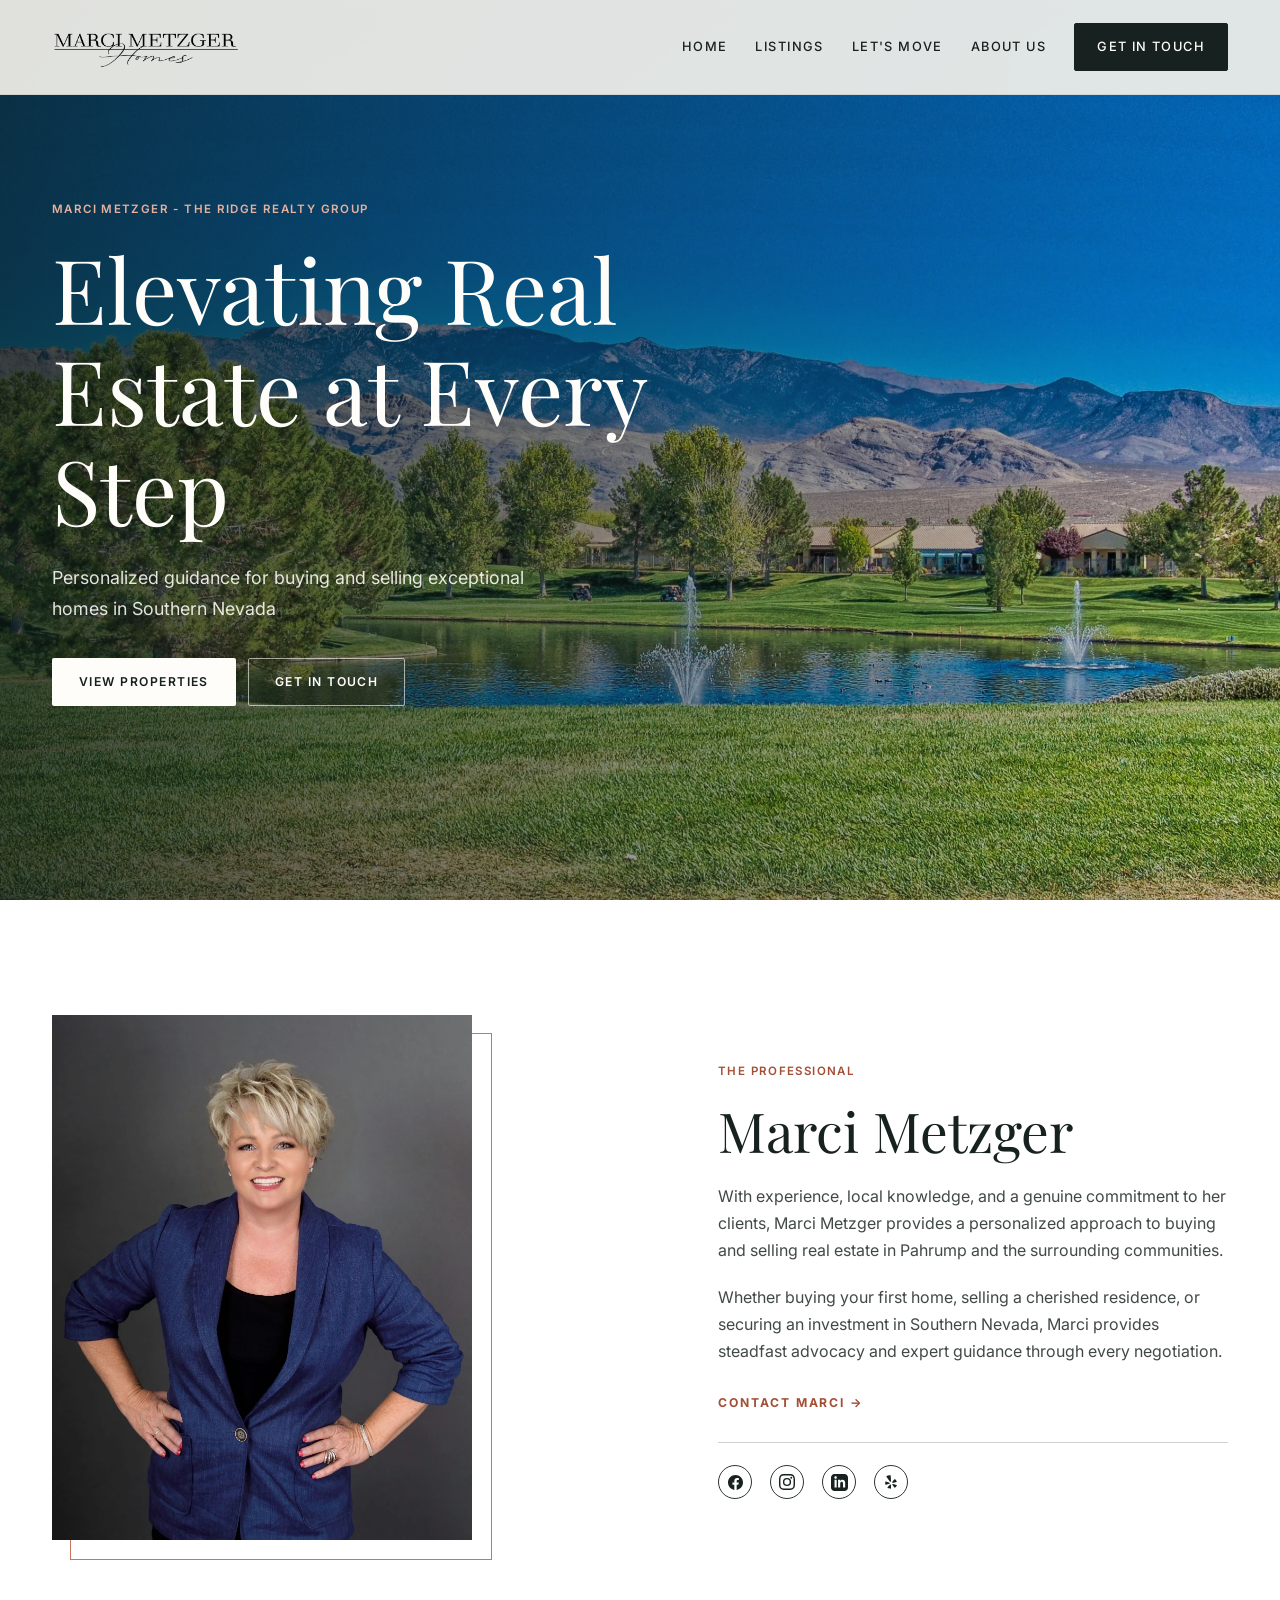
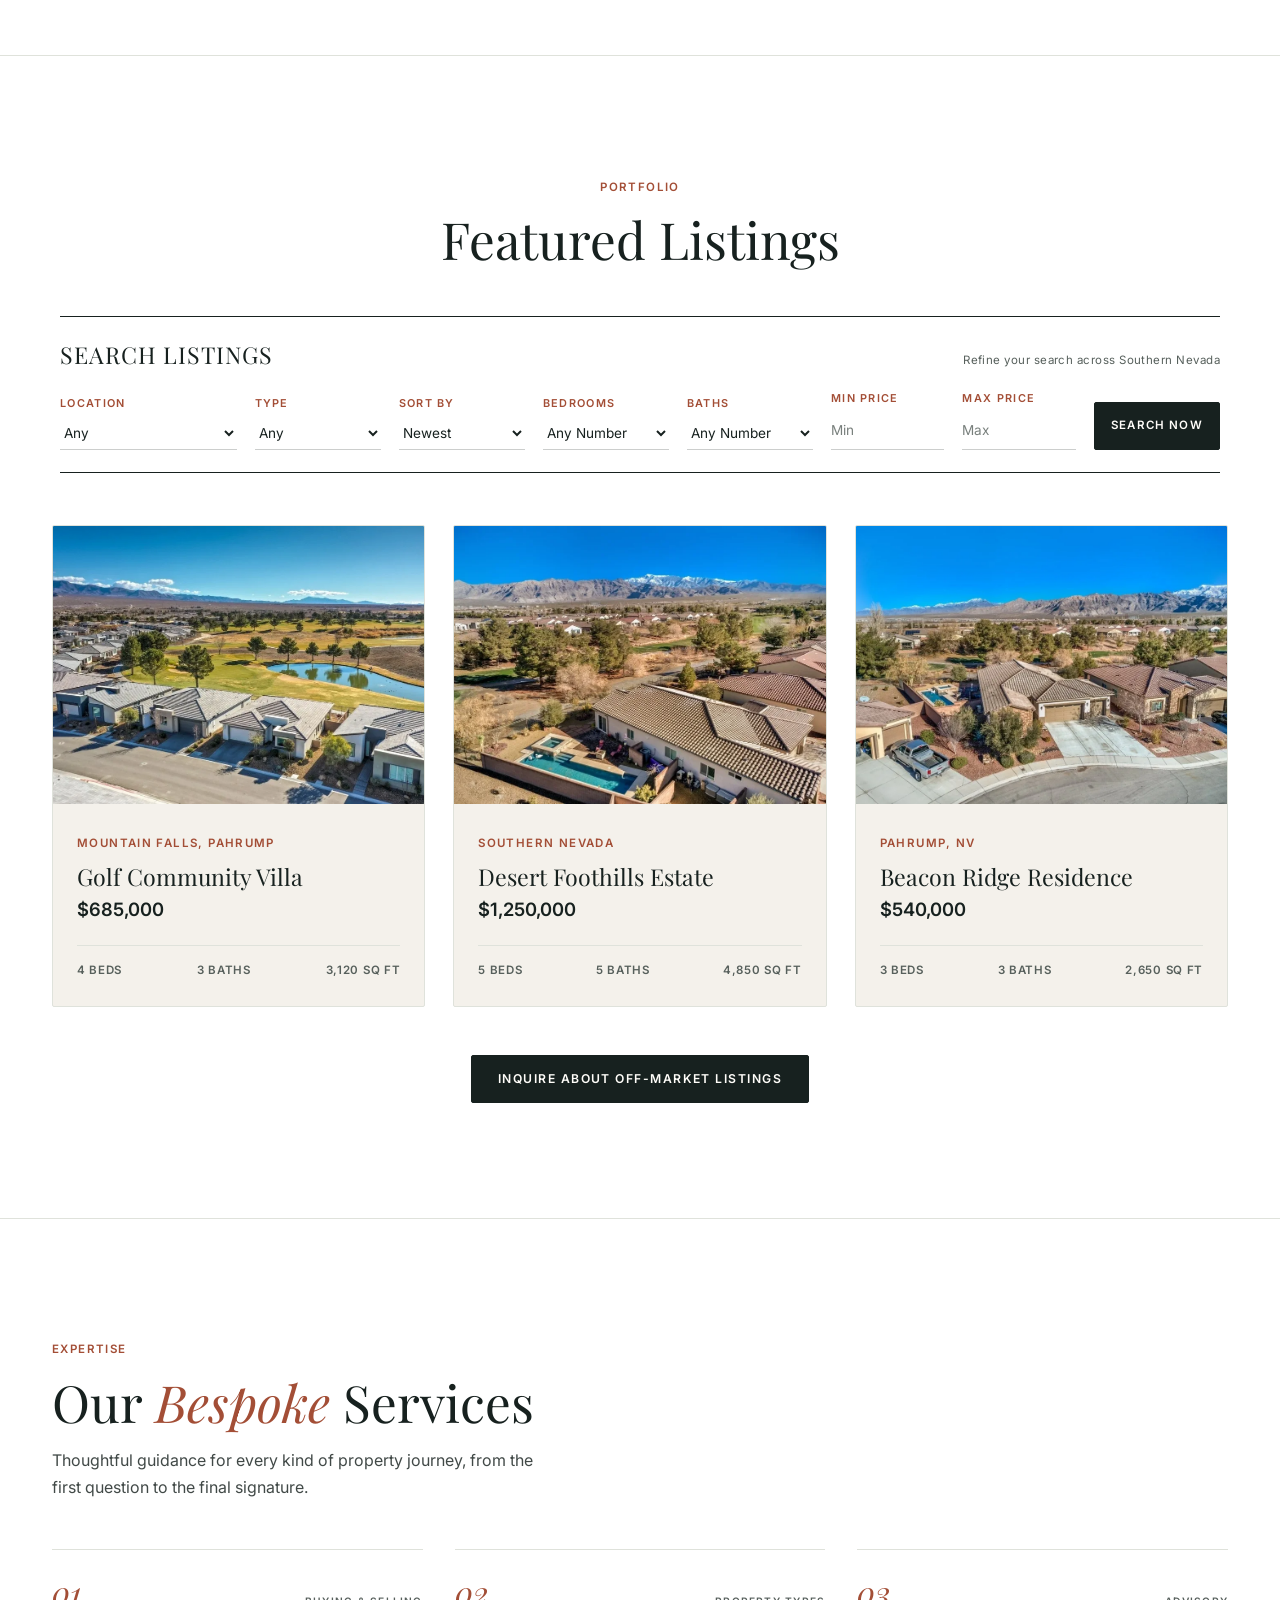
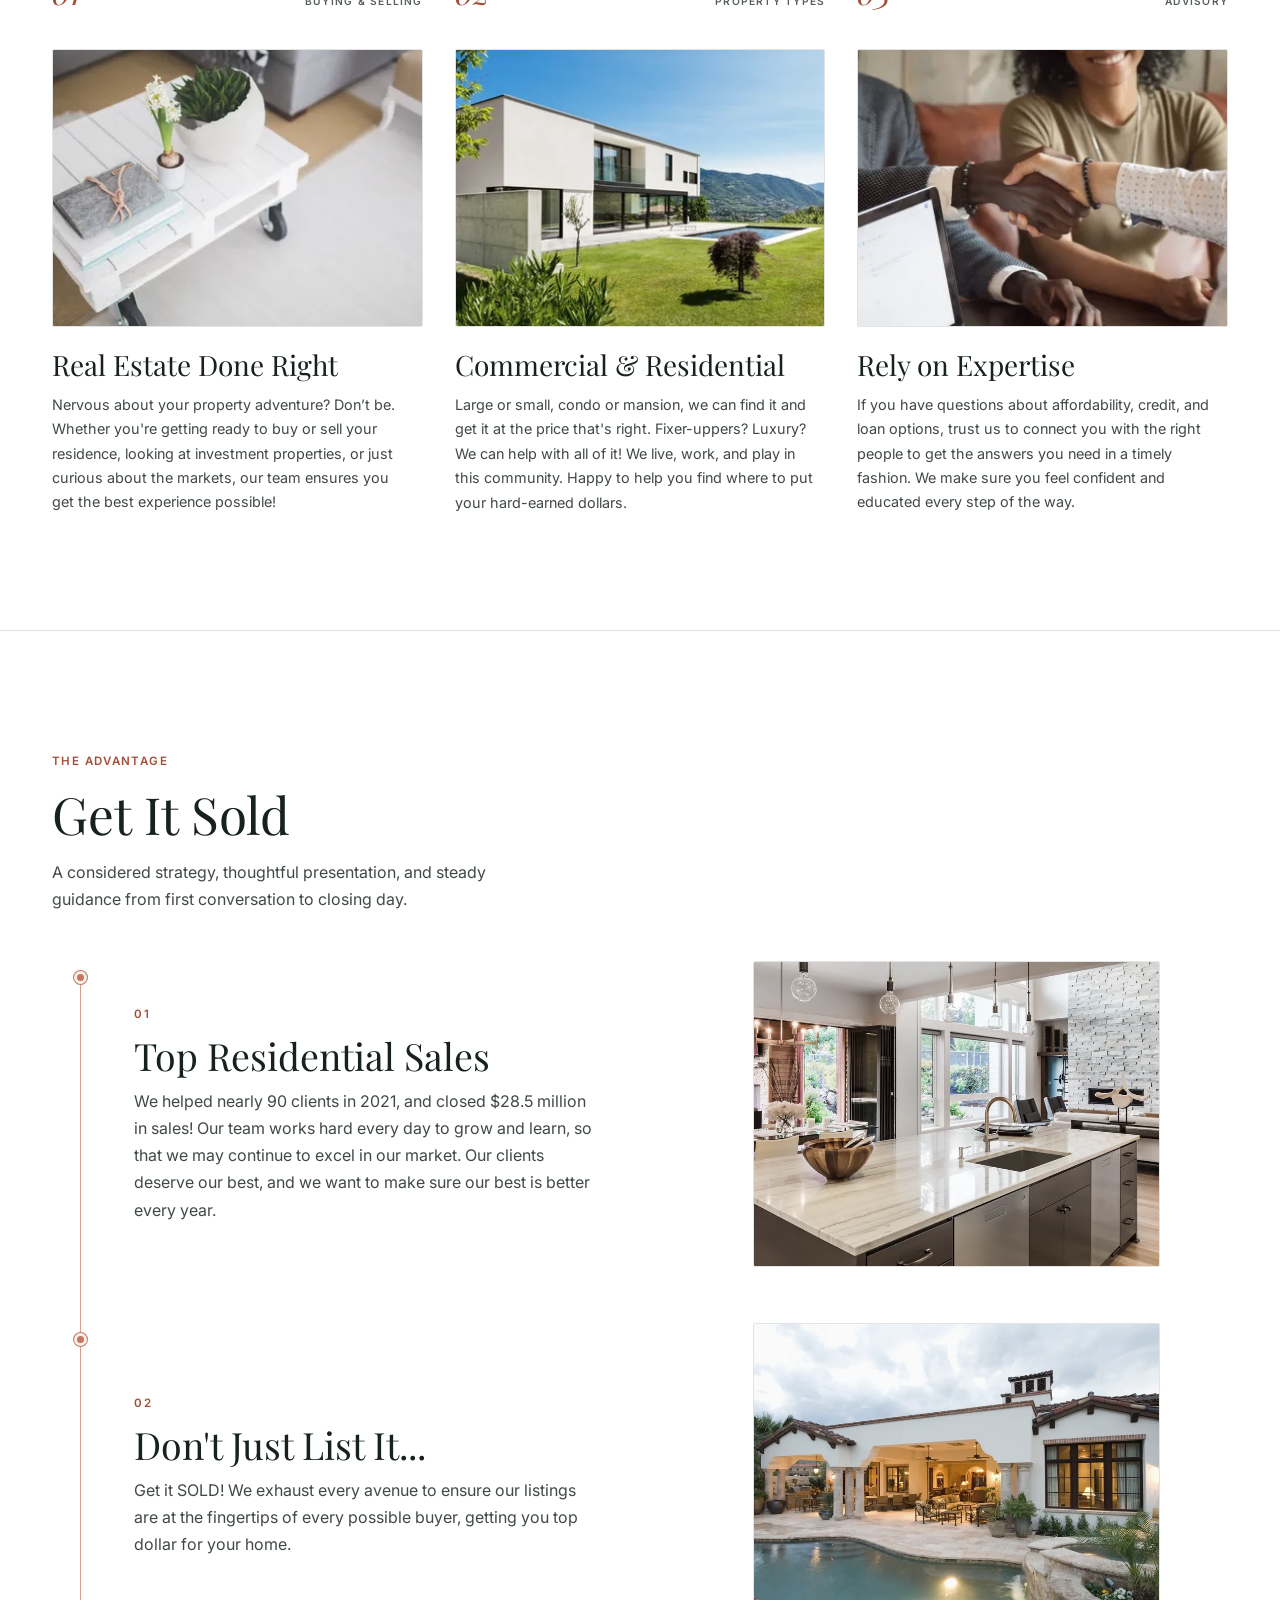
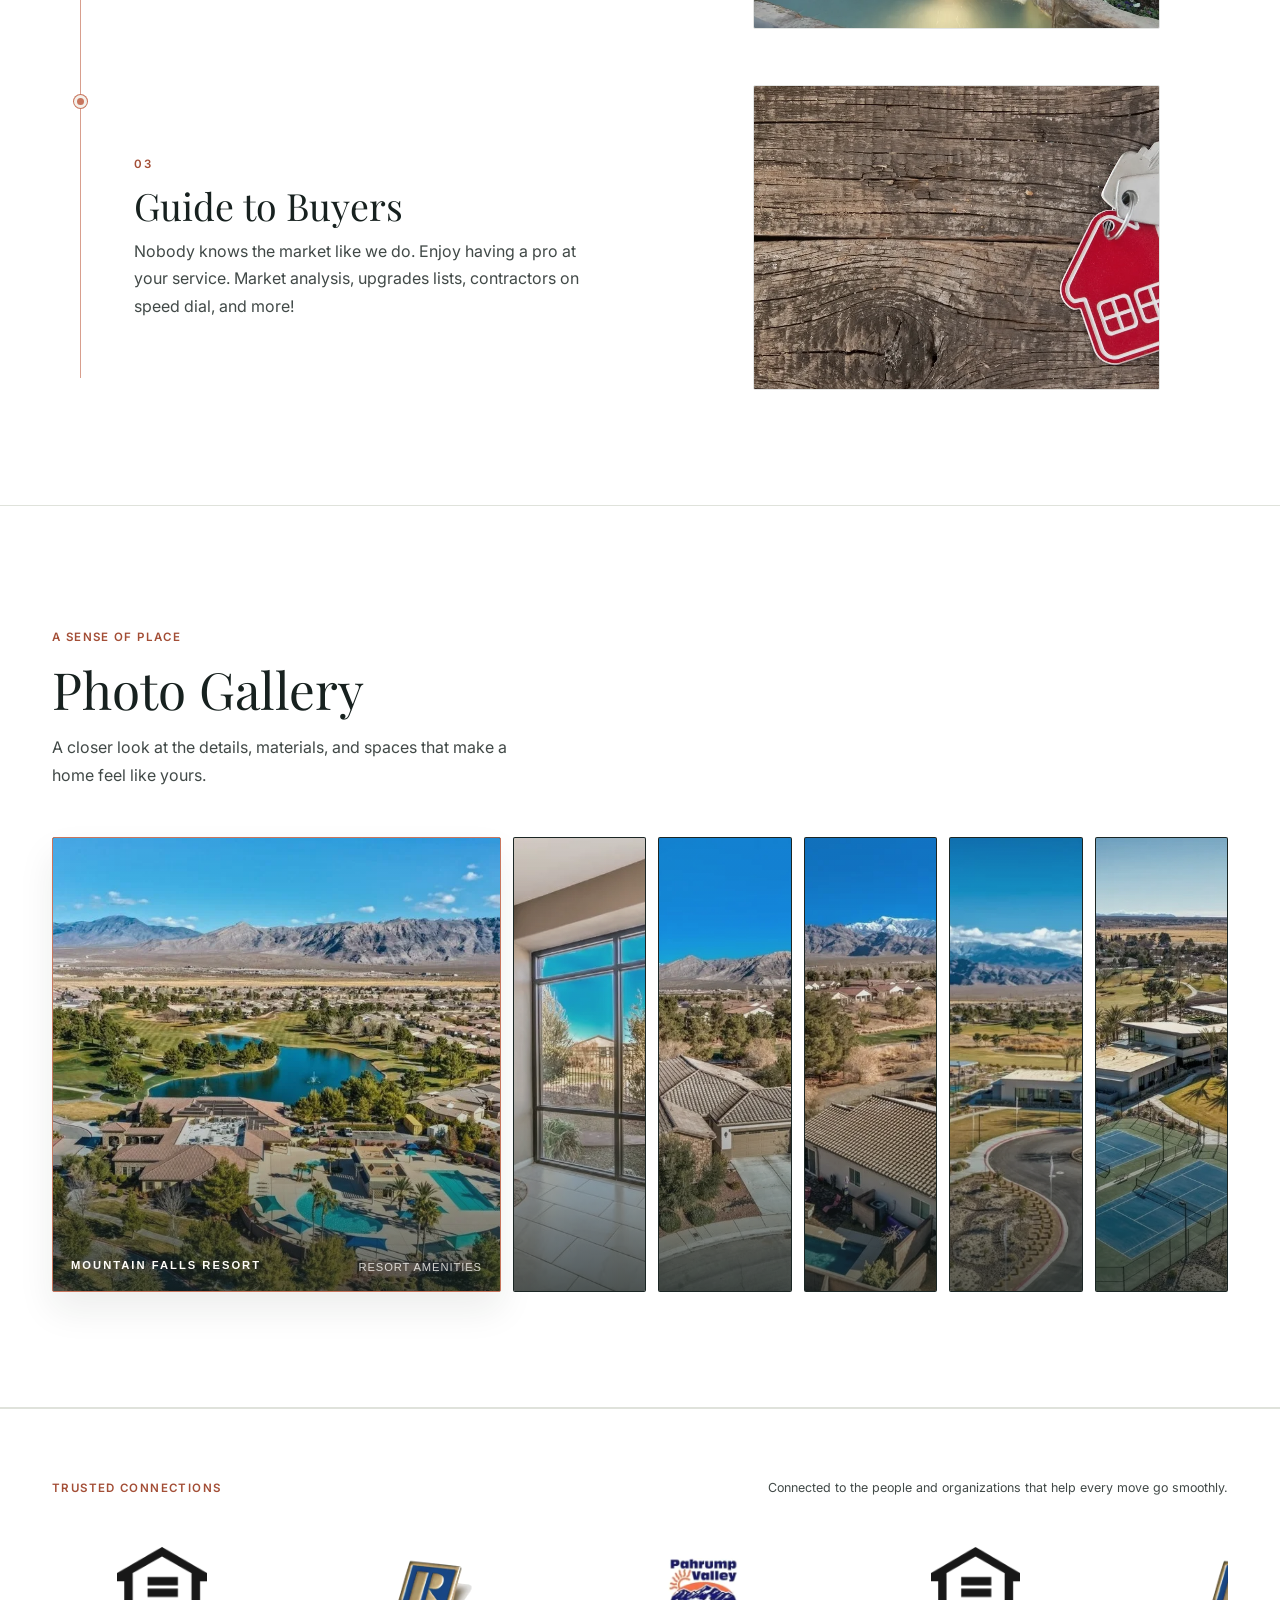
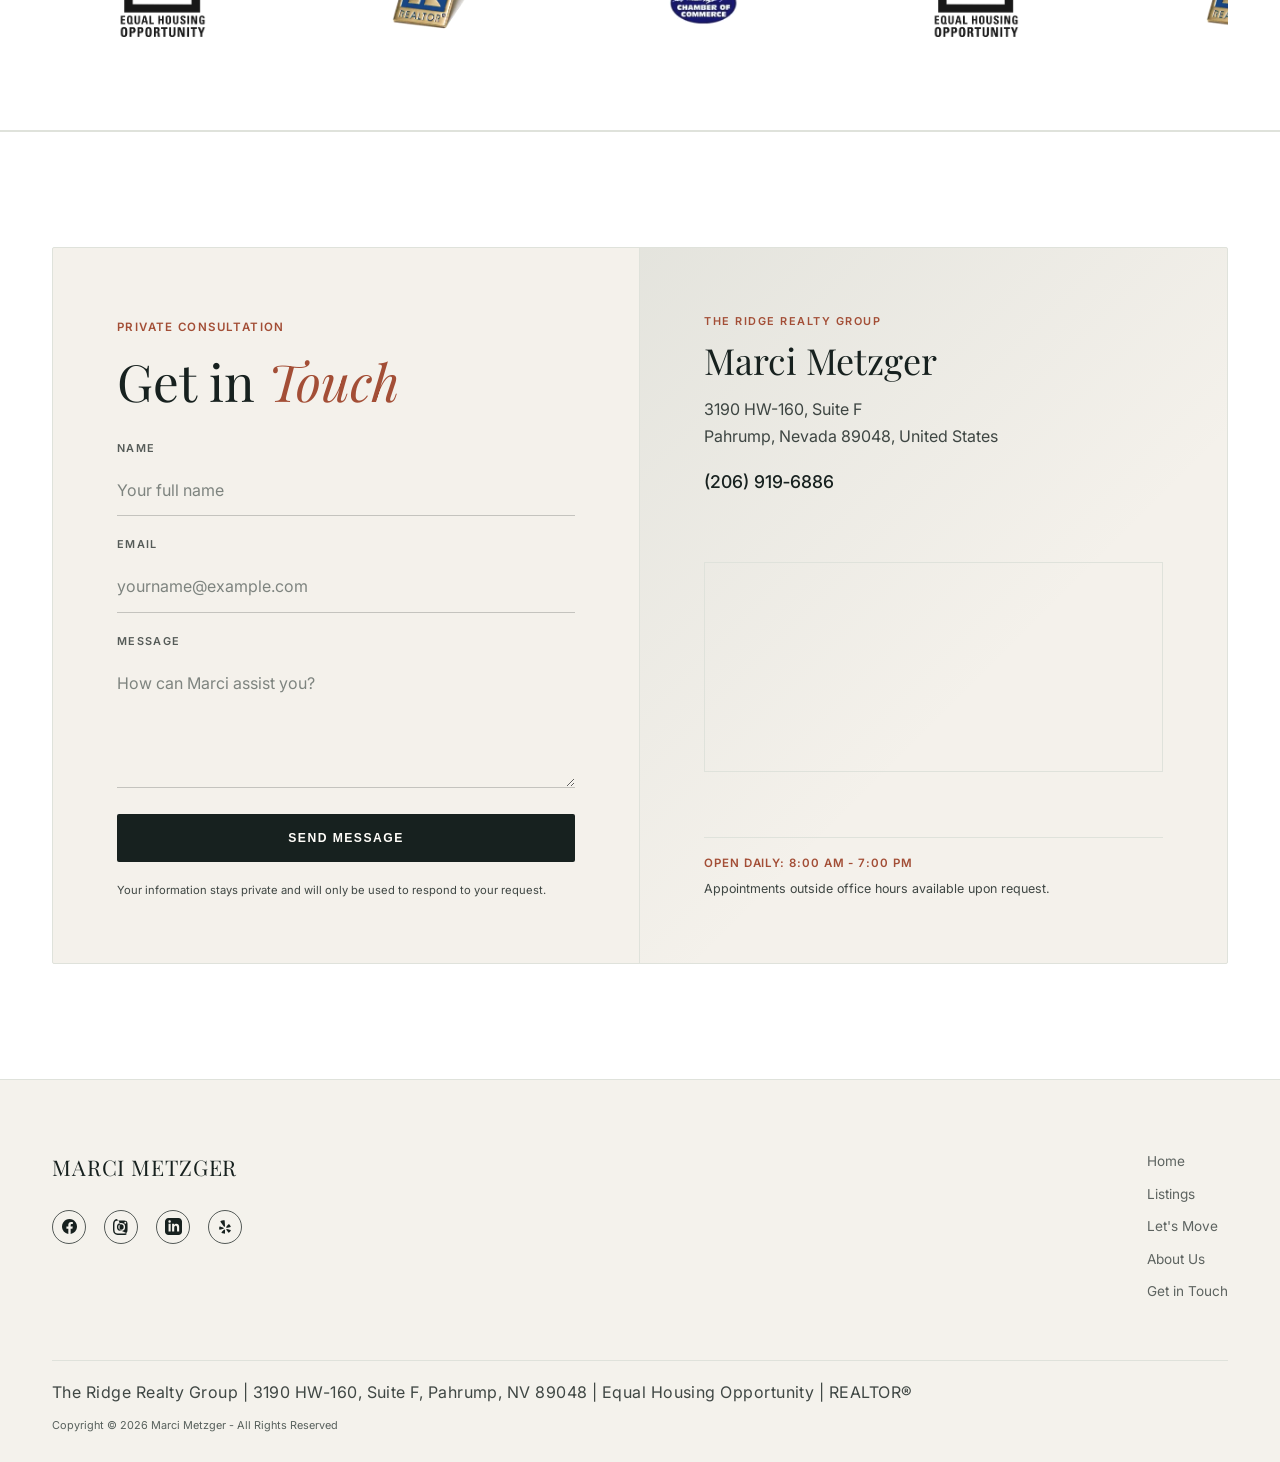
==== commit 297e4f9f: "add reusable component" ====
--- a/index.html
+++ b/index.html
@@ -117,7 +117,7 @@
     <!-- Properties Section -->
     <section id="properties" class="properties-section">
         <div class="container">
-            <div class="section-heading">
+            <div class="section-heading text-center">
                 <span class="uppercase">Portfolio</span>
                 <h2>Featured Listings</h2>
             </div>
@@ -302,7 +302,7 @@
     <!-- Services Section -->
     <section id="services" class="services">
         <div class="container">
-            <div class="services-heading">
+            <div class="section-heading">
                 <span class="uppercase">Expertise</span>
                 <h2>Our <em>Bespoke</em> Services</h2>
                 <p>Thoughtful guidance for every kind of property journey, from the first question to the final
@@ -345,7 +345,7 @@
     <!-- Selling Guide Section -->
     <section id="selling-guide" class="selling-guide">
         <div class="container">
-            <div class="selling-guide-heading">
+            <div class="section-heading">
                 <span class="uppercase">The Advantage</span>
                 <h2>Get It Sold</h2>
                 <p>A considered strategy, thoughtful presentation, and steady guidance from first conversation to
@@ -402,7 +402,7 @@
     <!-- Property Gallery -->
     <section class="property-gallery" aria-labelledby="gallery-title">
         <div class="container">
-            <div class="gallery-heading">
+            <div class="section-heading">
                 <span class="uppercase">A Sense Of Place</span>
                 <h2 id="gallery-title">Photo Gallery</h2>
                 <p>A closer look at the details, materials, and spaces that make a home feel like yours.</p>
--- a/Style.css
+++ b/Style.css
@@ -19,12 +19,15 @@
     --control-height: 48px;
     --radius: 2px;
     --transition: 240ms ease;
+    --font-serif: 'Playfair Display', Georgia, serif;
+    --font-sans: 'Inter', -apple-system, sans-serif;
+    --shadow-lift: 0 18px 36px rgba(23, 33, 31, 0.08);
 }
 
 * { margin: 0; padding: 0; box-sizing: border-box; }
 html { scroll-behavior: smooth; }
-body { overflow-x: hidden; font-family: 'Inter', sans-serif; background: #ffffff; color: var(--ink); line-height: 1.65; -webkit-font-smoothing: antialiased; }
-h1, h2, h3 { font-family: 'Playfair Display', serif; font-weight: 400; line-height: 1.12; }
+body { overflow-x: hidden; font-family: var(--font-sans); background: #ffffff; color: var(--ink); line-height: 1.65; -webkit-font-smoothing: antialiased; }
+h1, h2, h3 { font-family: var(--font-serif); font-weight: 400; line-height: 1.12; }
 h2 { font-size: clamp(2.2rem, 4vw, 3.8rem); }
 p { font-weight: 400; font-size: 1rem; color: rgba(23, 33, 31, 0.82); line-height: 1.7; }
 .uppercase { text-transform: uppercase; letter-spacing: 0.12em; font-size: 0.72rem; font-weight: 600; color: var(--terracotta-text); }
@@ -38,7 +41,7 @@
 nav { position: fixed; top: 0; width: 100%; padding: 18px 0; background: var(--nav-background); backdrop-filter: blur(18px); z-index: 1000; border-bottom: 1px solid rgba(23, 33, 31, 0.08); transition: transform var(--transition); }
 nav.nav-hidden { transform: translateY(-100%); }
 nav .container { display: flex; justify-content: space-between; align-items: center; }
-.logo { font-family: 'Playfair Display', serif; font-size: 1.35rem; text-decoration: none; color: var(--ink); letter-spacing: 0.04em; }
+.logo { font-family: var(--font-serif); font-size: 1.35rem; text-decoration: none; color: var(--ink); letter-spacing: 0.04em; }
 .logo img { display: block; width: auto; height: 58px; max-width: 240px; object-fit: contain; }
 .nav-links { display: flex; gap: 28px; align-items: center; }
 .nav-links a { text-decoration: none; color: var(--ink); font-size: 0.8rem; font-weight: 500; text-transform: uppercase; letter-spacing: 0.11em; transition: color var(--transition), background var(--transition), border-color var(--transition), transform var(--transition); }
@@ -114,10 +117,6 @@
 
 /* Selling Guide */
 .selling-guide { background: #ffffff; border-top: 1px solid var(--line); border-bottom: 1px solid var(--line); }
-.selling-guide-heading { max-width: 570px; margin-bottom: var(--heading-gap); }
-.selling-guide-heading .uppercase { color: var(--terracotta-text); }
-.selling-guide-heading h2 { margin: 13px 0 16px; }
-.selling-guide-heading p { max-width: 480px; }
 .selling-timeline { position: relative; max-width: 1080px; margin-left: 28px; padding-left: 54px; }
 .selling-timeline::before { content: ''; position: absolute; top: 12px; bottom: 12px; left: 0; width: 1px; background: var(--terracotta); opacity: 0.7; }
 .selling-step { position: relative; display: grid; grid-template-columns: minmax(0, 1fr) minmax(240px, 0.75fr); gap: clamp(32px, 6vw, 82px); align-items: center; padding: 0 0 56px; }
@@ -135,7 +134,7 @@
 }
 .selling-step:hover .selling-image-wrap {
     border-color: var(--terracotta);
-    box-shadow: 0 16px 30px rgba(23, 33, 31, 0.08);
+    box-shadow: var(--shadow-lift);
 }
 .selling-image {
     display: block;
@@ -168,10 +167,6 @@
 
 /* Property Gallery */
 .property-gallery { background: #ffffff; border-bottom: 1px solid var(--line); }
-.gallery-heading { max-width: 570px; margin-bottom: var(--heading-gap); }
-.gallery-heading .uppercase { color: var(--terracotta-text); }
-.gallery-heading h2 { margin: 13px 0 16px; }
-.gallery-heading p { max-width: 470px; }
 .gallery-accordion { display: flex; gap: 12px; height: 455px; width: 100%; }
 .gallery-card {
     position: relative;
@@ -196,7 +191,7 @@
 .gallery-card.is-active, .gallery-card:hover {
     flex: 3.4;
     border-color: var(--terracotta);
-    box-shadow: 0 20px 40px rgba(23, 33, 31, 0.08);
+    box-shadow: var(--shadow-lift);
 }
 .gallery-card img { display: block; width: 100%; height: 100%; object-fit: cover; filter: saturate(0.82) contrast(1.02); transition: transform 500ms ease, filter 500ms ease; }
 .gallery-card:hover img, .gallery-card.is-active img { transform: scale(1.05); filter: saturate(1); }
@@ -304,9 +299,12 @@
 
 /* Properties */
 .properties-section { background: #ffffff; border-top: 1px solid var(--line); }
-.section-heading { text-align: center; margin-bottom: var(--heading-gap); }
+.section-heading { max-width: 600px; margin-bottom: var(--heading-gap); }
+.section-heading.text-center { text-align: center; margin-left: auto; margin-right: auto; }
 .section-heading .uppercase { color: var(--terracotta-text); }
-.section-heading h2 { margin-top: 10px; }
+.section-heading h2 { margin: 13px 0 16px; }
+.section-heading h2 em { color: var(--terracotta-text); font-style: italic; }
+.section-heading p { max-width: 500px; }
 .section-heading .btn { margin-top: 24px; }
 .editorial-search { max-width: 1160px; margin: 0 auto 52px; padding: 25px 0 22px; border-top: 1px solid var(--ink); border-bottom: 1px solid var(--ink); }
 .editorial-header { display: flex; justify-content: space-between; align-items: baseline; gap: 24px; margin-bottom: 22px; }
@@ -335,7 +333,7 @@
 }
 .card:hover {
     transform: translateY(-6px);
-    box-shadow: 0 18px 38px rgba(23, 33, 31, 0.1);
+    box-shadow: var(--shadow-lift);
 }
 .card-img {
     display: block;
@@ -349,7 +347,7 @@
 .card-body { padding: 24px 24px 26px; }
 .card-body h3 { font-size: 1.45rem; margin: 9px 0 4px; }
 .card-price { color: var(--ink); font-weight: 600; font-size: 1.15rem; margin-top: 4px; }
-.card-meta { display: flex; justify-content: space-between; border-top: 1px solid var(--line); margin-top: 20px; padding-top: 15px; color: var(--sage); font-size: 0.72rem; font-weight: 600; letter-spacing: 0.06em; }
+.card-meta { display: flex; justify-content: space-between; border-top: 1px solid var(--line); margin-top: 20px; padding-top: 15px; color: var(--muted); font-size: 0.72rem; font-weight: 600; letter-spacing: 0.06em; }
 .property-location { color: var(--terracotta-text); }
 .properties-cta { text-align: center; margin-top: 48px; }
 .btn-dark { background: var(--ink); color: var(--paper); border: 1px solid var(--ink); }
@@ -357,18 +355,13 @@
 
 /* Services */
 .services { background: #ffffff; border-top: 1px solid var(--line); }
-.services-heading { max-width: 620px; margin-bottom: var(--heading-gap); }
-.services-heading .uppercase { color: var(--terracotta-text); }
-.services-heading h2 { margin: 13px 0 16px; }
-.services-heading h2 em { color: var(--terracotta-text); font-style: italic; }
-.services-heading p { max-width: 500px; }
 .services-grid { display: grid; grid-template-columns: repeat(3, minmax(0, 1fr)); gap: 32px; }
 .service-item { min-width: 0; padding-top: 16px; border-top: 1px solid var(--line); }
-.service-number { display: flex; justify-content: space-between; align-items: baseline; padding-bottom: 10px; color: var(--terracotta-text); font-family: 'Playfair Display', serif; font-size: 2rem; font-style: italic; }
-.service-number span { color: var(--muted); font-family: 'Inter', sans-serif; font-size: 0.64rem; font-style: normal; font-weight: 600; letter-spacing: 0.12em; text-transform: uppercase; }
+.service-number { display: flex; justify-content: space-between; align-items: baseline; padding-bottom: 10px; color: var(--terracotta-text); font-family: var(--font-serif); font-size: 2rem; font-style: italic; }
+.service-number span { color: var(--muted); font-family: var(--font-sans); font-size: 0.64rem; font-style: normal; font-weight: 600; letter-spacing: 0.12em; text-transform: uppercase; }
 .service-image { aspect-ratio: 4 / 3; margin: 20px 0 22px; overflow: hidden; border: 1px solid rgba(23, 33, 31, 0.12); border-radius: var(--radius); background: #ffffff; transition: border-color 0.35s ease, box-shadow 0.35s ease, transform 0.35s ease; }
 .service-image img { display: block; width: 100%; height: 100%; object-fit: cover; filter: saturate(0.82); transition: transform 500ms ease, filter 500ms ease; }
-.service-item:hover .service-image { border-color: var(--terracotta); box-shadow: 0 16px 30px rgba(23, 33, 31, 0.08); }
+.service-item:hover .service-image { border-color: var(--terracotta); box-shadow: var(--shadow-lift); }
 .service-item:hover .service-image img { transform: scale(1.05); filter: saturate(1); }
 .service-item h3 { font-size: 1.75rem; margin-bottom: 12px; }
 .service-item p { max-width: 360px; font-size: 0.9rem; }
@@ -504,14 +497,12 @@
     .hero-btns { flex-direction: column; align-items: flex-start; }
     .hero-btns .btn { text-align: center; width: 190px; }
     .about-image::after { top: 12px; left: 12px; }
-    .selling-guide-heading { margin-bottom: 44px; }
     .selling-timeline { margin-left: 8px; padding-left: 32px; }
     .selling-step { display: block; padding-bottom: 44px; }
     .selling-marker { left: -39px; }
     .selling-copy { margin-bottom: 22px; }
     .affiliations { padding: 54px 0; }
     .marquee-track { gap: 42px; animation-duration: 20s; }
-    .gallery-heading { margin-bottom: var(--heading-gap); }
     .gallery-accordion { display: grid; grid-template-columns: 1fr; gap: 12px; height: auto; }
     .gallery-card, .gallery-card.is-active, .gallery-card:hover { flex: none; width: 100%; height: 210px; }
     .property-grid { grid-template-columns: 1fr; gap: 20px; }
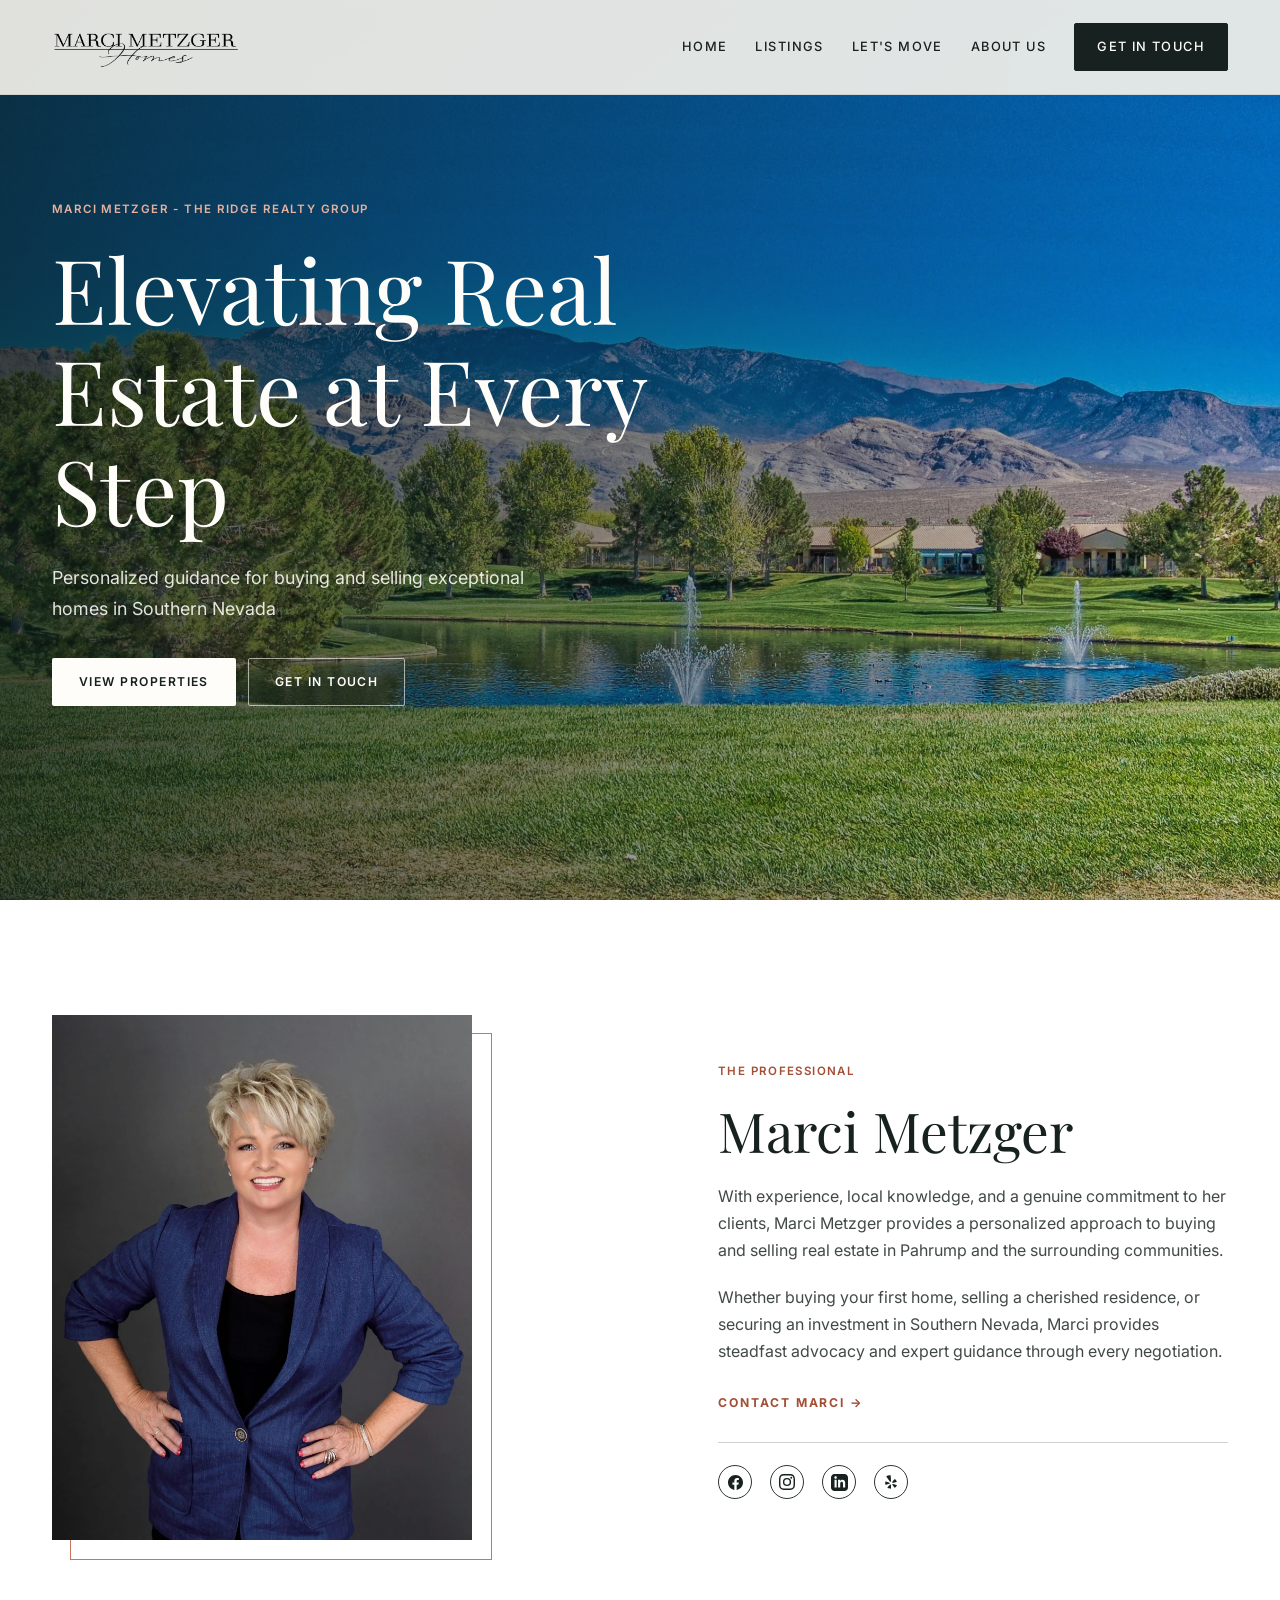
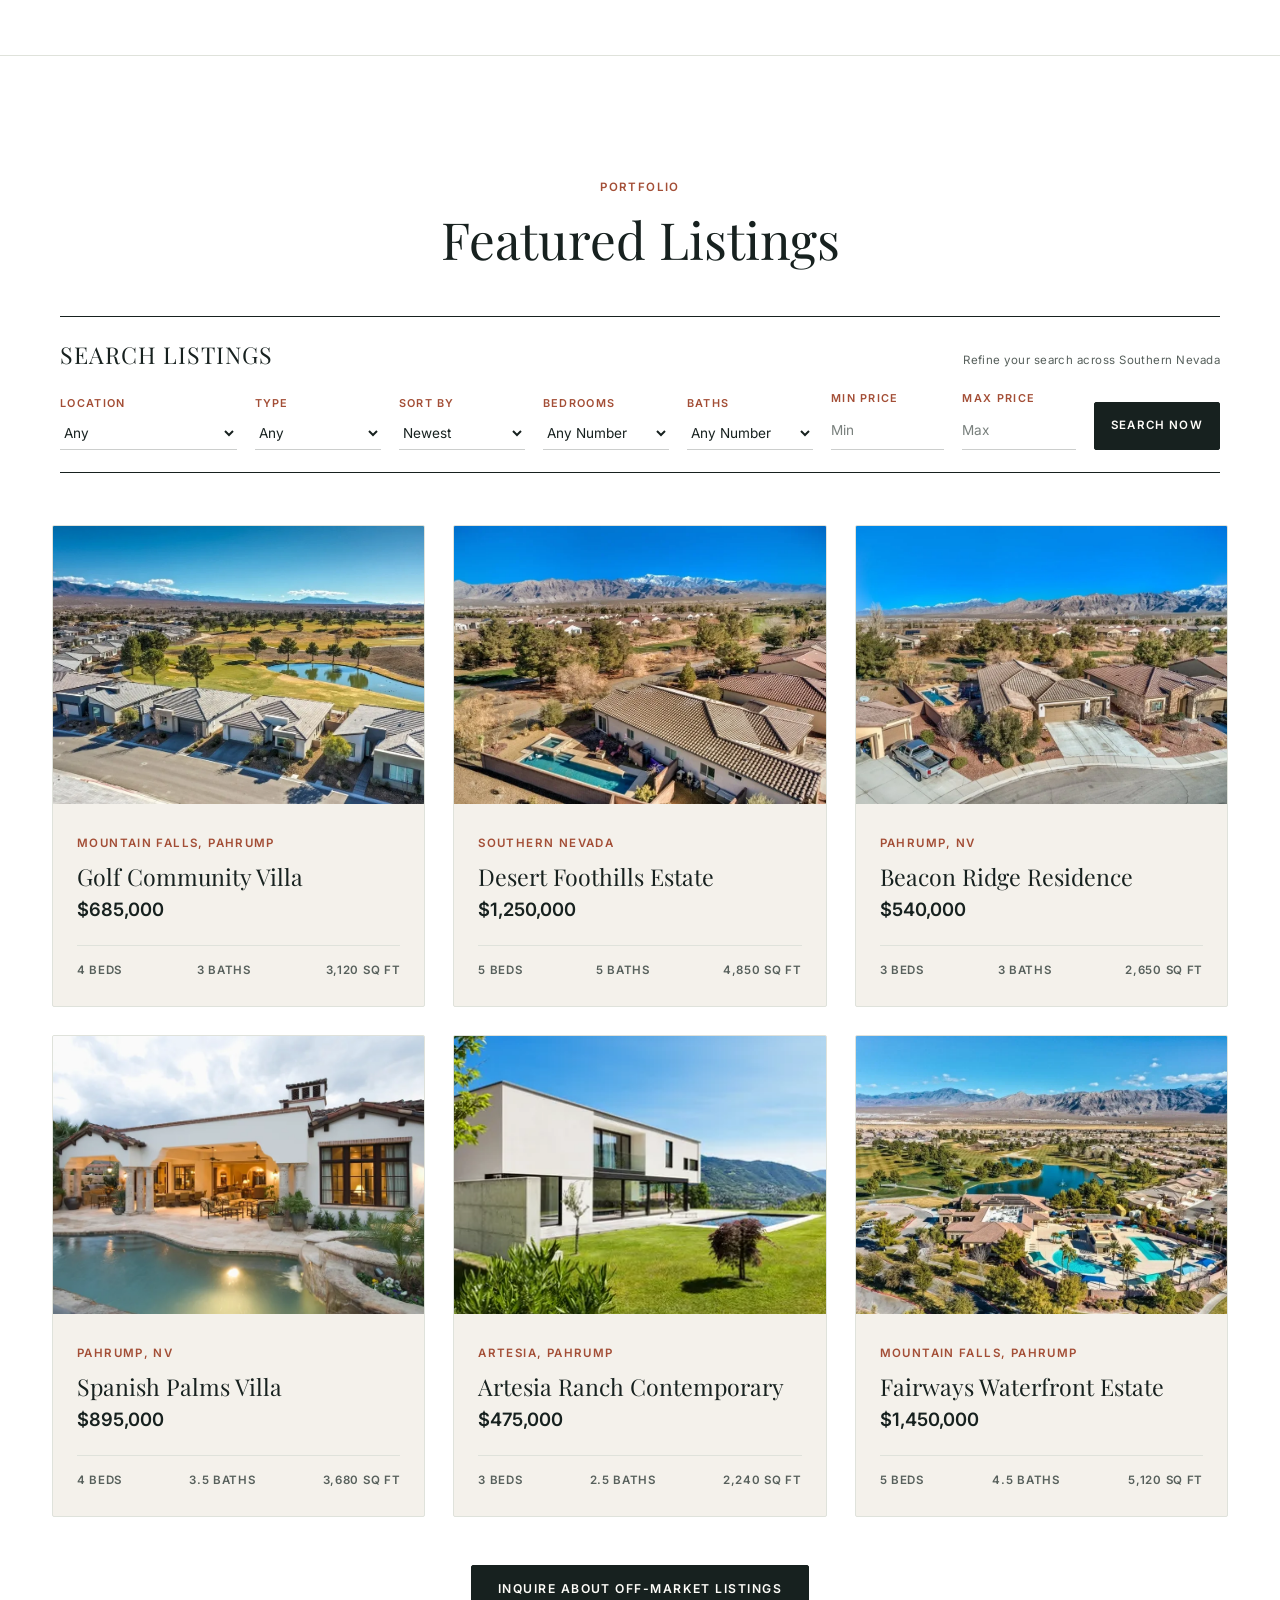
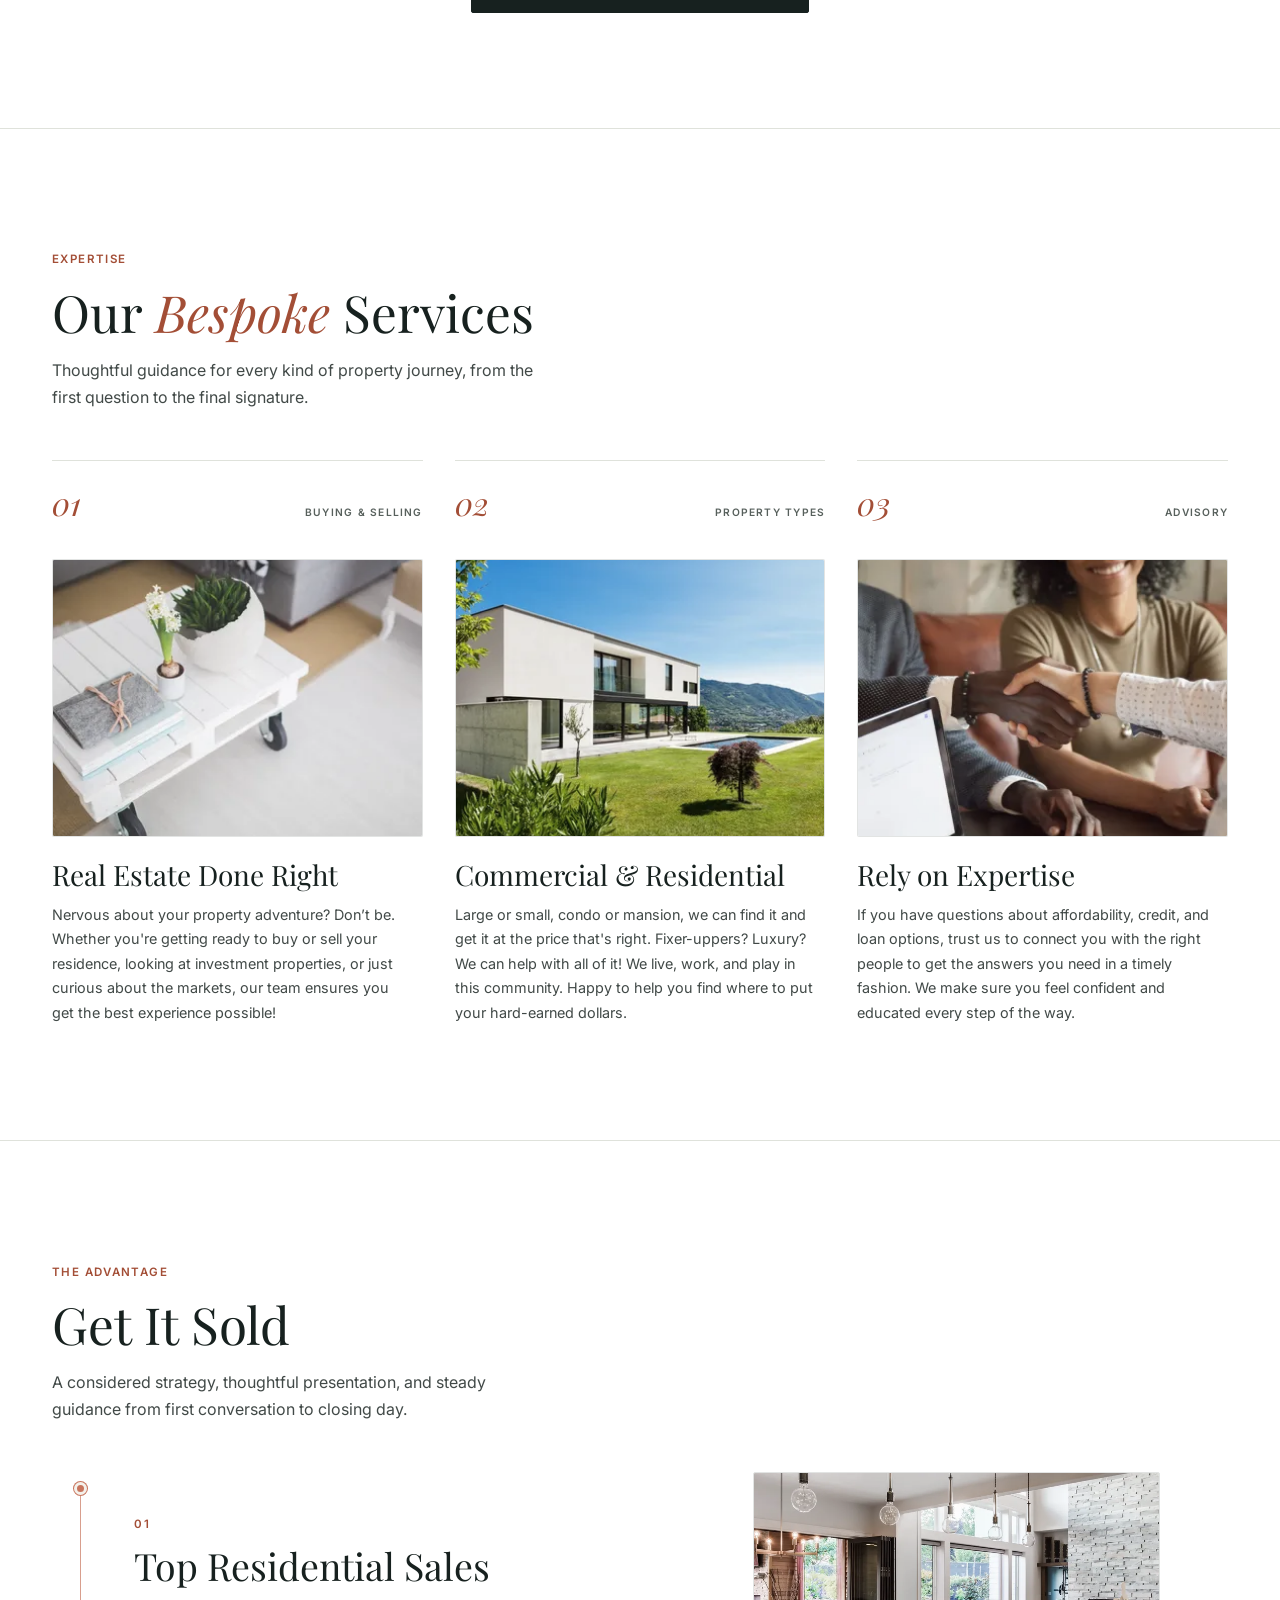
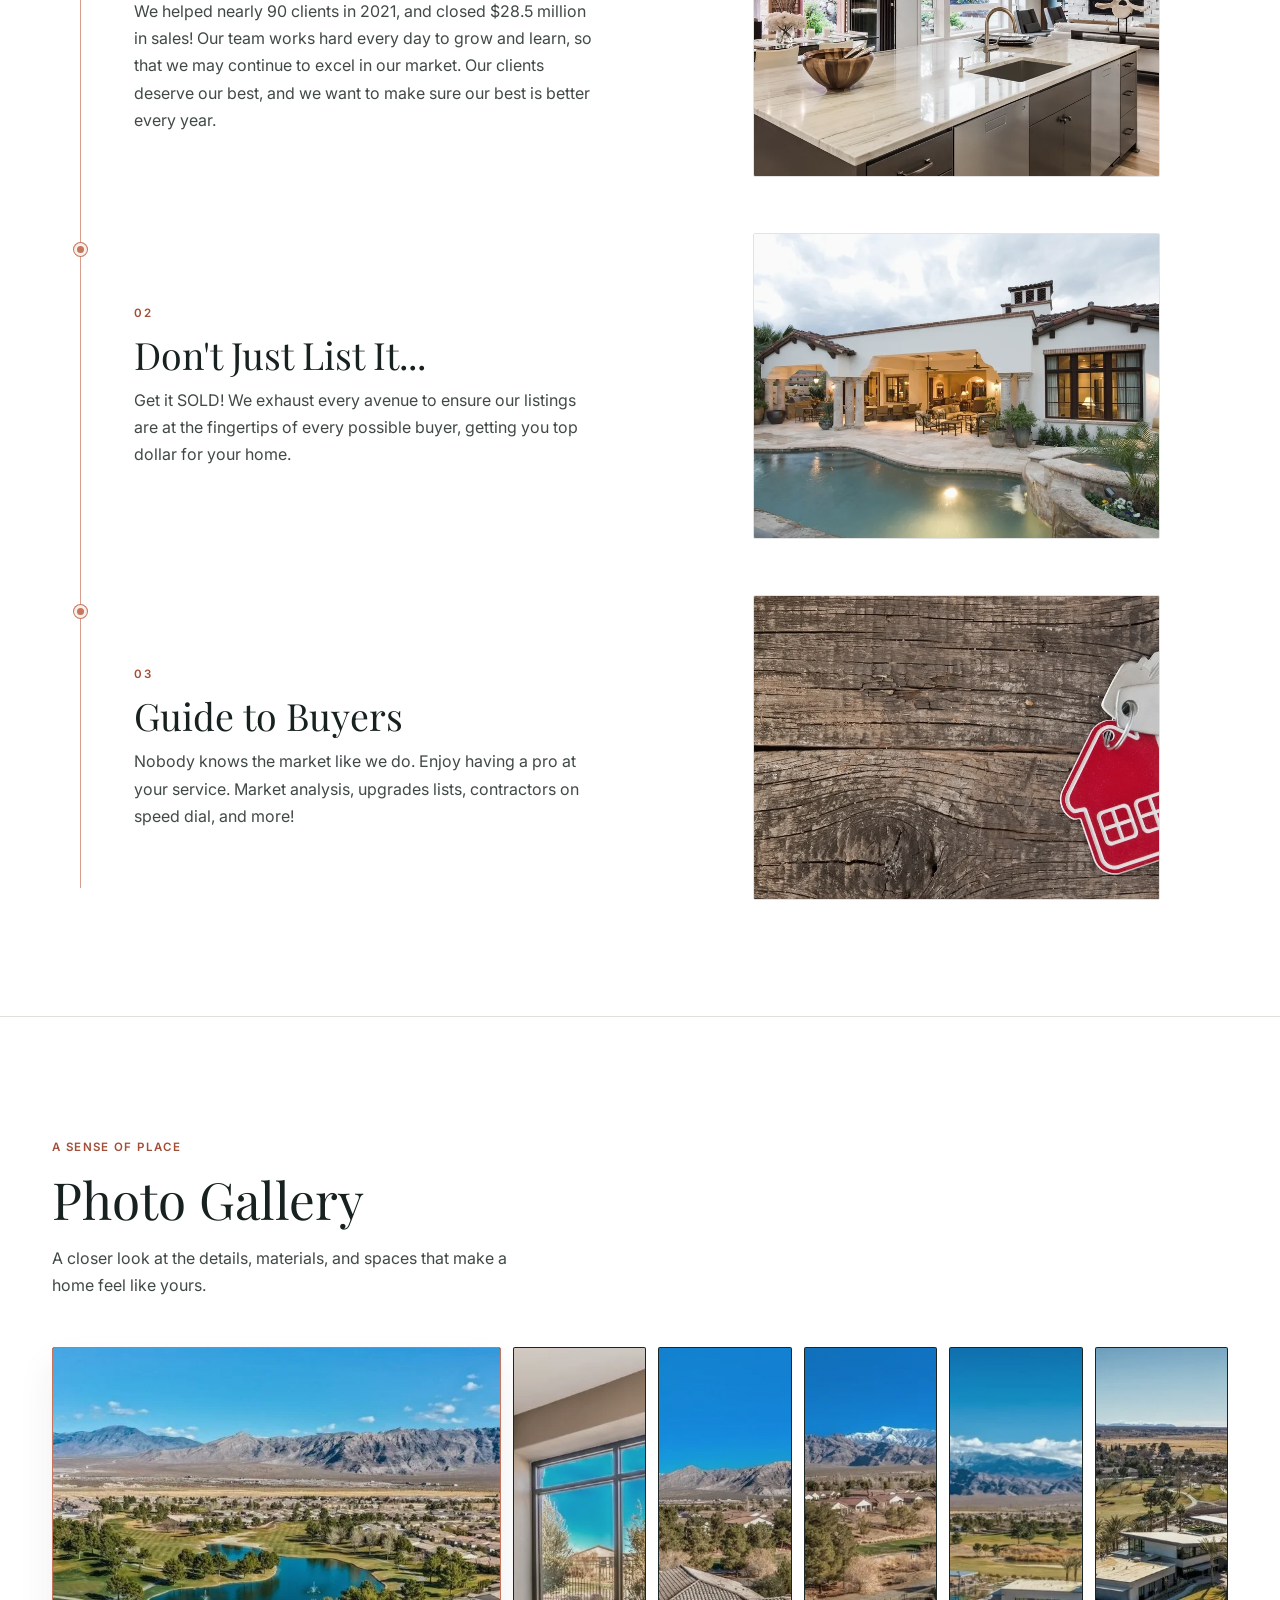
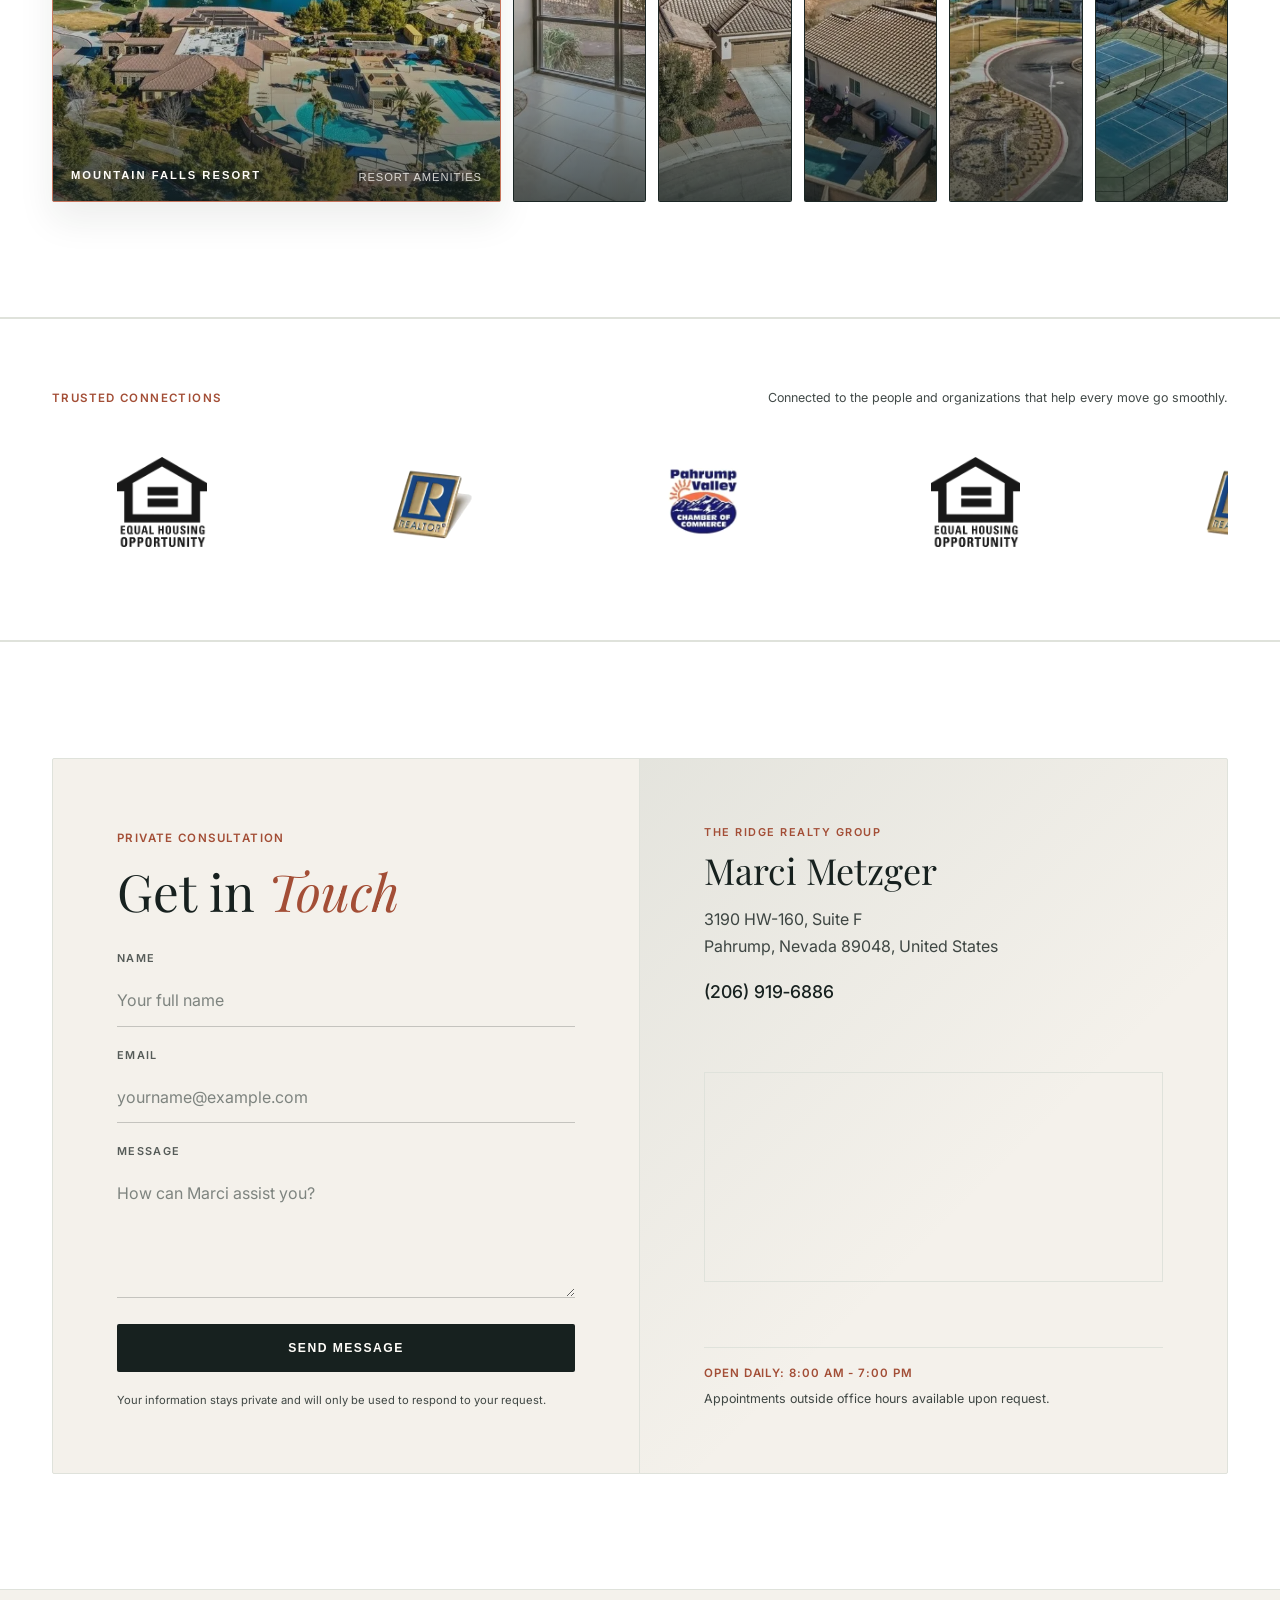
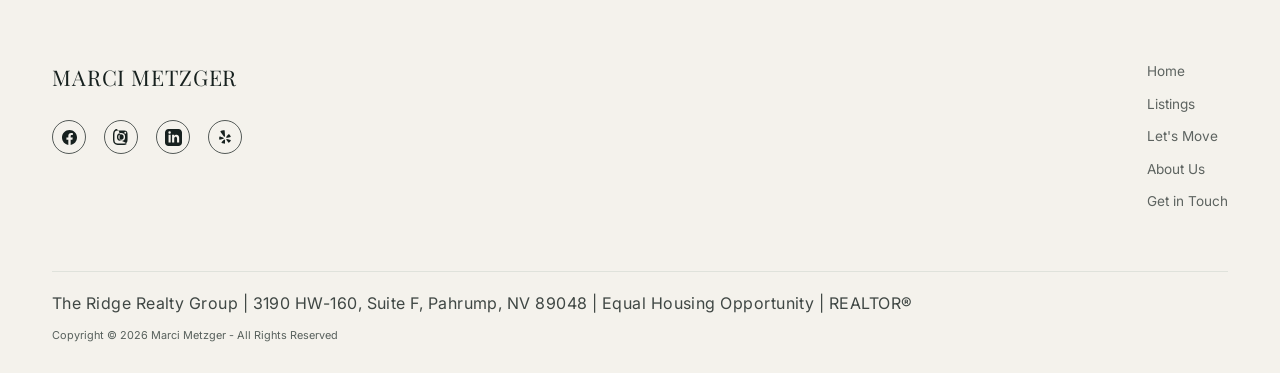
==== commit da9ad4df: "Added property" ====
--- a/index.html
+++ b/index.html
@@ -1,608 +1,980 @@
-<!DOCTYPE html>
+<!doctype html>
 <html lang="en">
-
-<head>
-    <meta charset="UTF-8">
-    <meta name="viewport" content="width=device-width, initial-scale=1.0">
+  <head>
+    <meta charset="UTF-8" />
+    <meta name="viewport" content="width=device-width, initial-scale=1.0" />
     <title>Marci Metzger | Luxury Real Estate Professional</title>
-    <meta name="description"
-        content="Marci Metzger Homes - The Ridge Realty Group. Premier real estate guidance for buying and selling exceptional homes in Pahrump and Southern Nevada.">
-    <link rel="icon" type="image/png" href="Asset/logo/logo.png">
+    <meta
+      name="description"
+      content="Marci Metzger Homes - The Ridge Realty Group. Premier real estate guidance for buying and selling exceptional homes in Pahrump and Southern Nevada."
+    />
+    <link rel="icon" type="image/png" href="Asset/logo/logo.png" />
 
     <!-- Fonts -->
-    <link rel="preconnect" href="https://fonts.googleapis.com">
-    <link rel="preconnect" href="https://fonts.gstatic.com" crossorigin>
+    <link rel="preconnect" href="https://fonts.googleapis.com" />
+    <link rel="preconnect" href="https://fonts.gstatic.com" crossorigin />
     <link
-        href="https://fonts.googleapis.com/css2?family=Inter:wght@300;400;500&family=Playfair+Display:ital,wght@0,400;0,600;1,400&display=swap"
-        rel="stylesheet">
-    <link rel="stylesheet" href="Style.css">
-</head>
-
-<body>
-
+      href="https://fonts.googleapis.com/css2?family=Inter:wght@300;400;500&family=Playfair+Display:ital,wght@0,400;0,600;1,400&display=swap"
+      rel="stylesheet"
+    />
+    <link rel="stylesheet" href="Style.css" />
+  </head>
+
+  <body>
     <!-- Navigation -->
     <nav aria-label="Primary navigation">
-        <div class="container">
-            <a href="#home" class="logo" aria-label="Marci Metzger home">
-                <img src="Asset/logo/logo.png" alt="Marci Metzger Homes">
-            </a>
-            <div class="nav-links" id="primary-nav-links">
-                <a href="#home">Home</a>
-                <a href="#properties">Listings</a>
-                <a href="#selling-guide">Let's Move</a>
-                <a href="#about">About Us</a>
-                <a href="#contact" class="btn-nav">Get in Touch</a>
-            </div>
-            <button class="mobile-toggle" type="button" aria-label="Toggle navigation menu" aria-expanded="false"
-                aria-controls="primary-nav-links">
-                <span class="hamburger-line"></span>
-                <span class="hamburger-line"></span>
-                <span class="hamburger-line"></span>
-            </button>
-        </div>
+      <div class="container">
+        <a href="#home" class="logo" aria-label="Marci Metzger home">
+          <img src="Asset/logo/logo.png" alt="Marci Metzger Homes" />
+        </a>
+        <div class="nav-links" id="primary-nav-links">
+          <a href="#home">Home</a>
+          <a href="#properties">Listings</a>
+          <a href="#selling-guide">Let's Move</a>
+          <a href="#about">About Us</a>
+          <a href="#contact" class="btn-nav">Get in Touch</a>
+        </div>
+        <button
+          class="mobile-toggle"
+          type="button"
+          aria-label="Toggle navigation menu"
+          aria-expanded="false"
+          aria-controls="primary-nav-links"
+        >
+          <span class="hamburger-line"></span>
+          <span class="hamburger-line"></span>
+          <span class="hamburger-line"></span>
+        </button>
+      </div>
     </nav>
 
     <!-- Hero Section -->
     <section id="home" class="hero">
-        <img class="hero-image" src="Asset/hero/mtn-falls-pond.webp"
-            alt="Panoramic view of Mountain Falls golf course, lake, and desert mountains in Pahrump, Nevada"
-            title="Mountain Falls Golf Community, Pahrump NV">
-        <div class="container">
-            <div class="hero-content">
-                <span class="uppercase">MARCI METZGER - THE RIDGE REALTY GROUP</span>
-                <h1>Elevating Real Estate at Every Step</h1>
-                <p>Personalized guidance for buying and selling exceptional homes in Southern Nevada</p>
-                <div class="hero-btns">
-                    <a href="#properties" class="btn btn-primary">View Properties</a>
-                    <a href="#contact" class="btn btn-outline">Get in Touch</a>
-                </div>
-            </div>
-        </div>
+      <img
+        class="hero-image"
+        src="Asset/hero/mtn-falls-pond.webp"
+        alt="Panoramic view of Mountain Falls golf course, lake, and desert mountains in Pahrump, Nevada"
+        title="Mountain Falls Golf Community, Pahrump NV"
+      />
+      <div class="container">
+        <div class="hero-content">
+          <span class="uppercase">MARCI METZGER - THE RIDGE REALTY GROUP</span>
+          <h1>Elevating Real Estate at Every Step</h1>
+          <p>
+            Personalized guidance for buying and selling exceptional homes in
+            Southern Nevada
+          </p>
+          <div class="hero-btns">
+            <a href="#properties" class="btn btn-primary">View Properties</a>
+            <a href="#contact" class="btn btn-outline">Get in Touch</a>
+          </div>
+        </div>
+      </div>
     </section>
 
     <!-- About Section -->
     <section id="about">
-        <div class="container">
-            <div class="grid about-grid">
-                <div class="about-image">
-                    <img src="Asset/Marci/photo-5db79f9.webp" alt="Professional portrait of Marci Metzger"
-                        title="Marci Metzger, luxury real estate professional">
-                </div>
-                <div class="about-text">
-                    <span class="uppercase">The Professional</span>
-                    <h2 class="about-heading">Marci Metzger</h2>
-                    <p>With experience, local knowledge, and a genuine commitment to her clients, Marci Metzger provides
-                        a personalized approach to buying and selling real estate in Pahrump and the surrounding
-                        communities.</p>
-                    <p>Whether buying your first home, selling a cherished residence, or securing an investment in
-                        Southern Nevada, Marci provides steadfast advocacy and expert guidance through every
-                        negotiation.</p>
-                    <a href="#contact" class="contact-link">Contact Marci <span aria-hidden="true">→</span></a>
-
-                    <div class="social-links" aria-label="Social media links">
-                        <a href="https://www.facebook.com/MarciHomes" class="social-link facebook" aria-label="Facebook"
-                            target="_blank" rel="noreferrer">
-                            <svg viewBox="0 0 24 24" aria-hidden="true">
-                                <path
-                                    d="M12 0C5.373 0 0 5.373 0 12c0 5.99 4.388 10.954 10.125 11.854v-8.385H7.078v-3.47h3.047V9.356c0-3.007 1.792-4.669 4.533-4.669 1.312 0 2.686.235 2.686.235v2.953H15.83c-1.491 0-1.956.925-1.956 1.874v2.25h3.328l-.532 3.47h-2.796v8.385C19.612 22.954 24 17.99 24 12c0-6.627-5.373-12-12-12z" />
-                            </svg>
-                        </a>
-                        <a href="https://www.instagram.com/marcimetzger_theridge/" class="social-link instagram"
-                            aria-label="Instagram" target="_blank" rel="noreferrer">
-                            <svg viewBox="0 0 24 24" aria-hidden="true">
-                                <path
-                                    d="M12 2.163c3.204 0 3.584.012 4.85.07 3.252.148 4.771 1.691 4.919 4.919.058 1.265.069 1.645.069 4.849 0 3.205-.012 3.584-.069 4.849-.149 3.225-1.664 4.771-4.919 4.919-1.266.058-1.644.07-4.85.07-3.204 0-3.584-.012-4.849-.07-3.26-.149-4.771-1.699-4.919-4.92-.058-1.265-.07-1.644-.07-4.849 0-3.204.013-3.583.07-4.849.149-3.227 1.664-4.771 4.919-4.919 1.266-.057 1.645-.069 4.849-.069zM12 0C8.741 0 8.333.014 7.053.072 2.695.272.273 2.69.073 7.052.014 8.333 0 8.741 0 12c0 3.259.014 3.668.072 4.948.2 4.358 2.618 6.78 6.98 6.98 1.281.058 1.689.072 4.948.072 3.259 0 3.668-.014 4.948-.072 4.354-.2 6.782-2.618 6.979-6.98.059-1.28.073-1.689.073-4.948 0-3.259-.014-3.667-.072-4.947-.196-4.354-2.617-6.78-6.979-6.98C15.668.014 15.259 0 12 0zm0 5.838a6.162 6.162 0 100 12.324 6.162 6.162 0 000-12.324zM12 16a4 4 0 110-8 4 4 0 010 8zm6.406-11.845a1.44 1.44 0 100 2.881 1.44 1.44 0 000-2.881z" />
-                            </svg>
-                        </a>
-                        <a href="https://www.linkedin.com/in/marci-metzger-30642496/" class="social-link linkedin"
-                            aria-label="LinkedIn" target="_blank" rel="noreferrer">
-                            <svg viewBox="0 0 24 24" aria-hidden="true">
-                                <path
-                                    d="M19 0h-14c-2.761 0-5 2.239-5 5v14c0 2.761 2.239 5 5 5h14c2.762 0 5-2.239 5-5v-14c0-2.761-2.238-5-5-5zm-11 19h-3v-11h3v11zm-1.5-12.268c-.966 0-1.75-.79-1.75-1.764s.784-1.764 1.75-1.764 1.75.79 1.75 1.764-.783 1.764-1.75 1.764zm13.5 12.268h-3v-5.604c0-3.368-4-3.113-4 0v5.604h-3v-11h3v1.765c1.396-2.586 7-2.777 7 2.476v6.759z" />
-                            </svg>
-                        </a>
-                        <a href="https://www.yelp.com/biz/xr3yQN_m2SgO0R_7S6p62w" class="social-link yelp"
-                            aria-label="Yelp" target="_blank" rel="noreferrer">
-                            <svg viewBox="0 0 24 24" aria-hidden="true">
-                                <path
-                                    d="M9.988 14.158c-.037.01-3.983 1.134-4.224 1.134-.554-.029-.674-.515-.726-.99a6.35 6.35 0 0 1 .011-1.487c.07-.596.201-1.431.883-1.396.175 0 2.447.822 4.11 1.41.624.215.679 1.136-.054 1.33zm2.112-3.616c.065 1.213-.93 1.54-1.722.454L6.501 5.663c-.055-.21.011-.394.193-.553.57-.523 3.626-1.263 4.432-1.082.273.06.441.194.503.4.048.263.42 5.314.47 6.114zm-.051 5.232c0 .146.007 3.696-.062 3.857-.084.19-.256.308-.522.356-.368.054-.988-.06-1.86-.34-.803-.257-2.068-.682-1.798-1.349.102-.219 1.874-1.994 2.82-2.971.437-.483 1.45-.175 1.422.447zm6.572-3.74c-.204.118-4.041.896-4.307.972l.01-.02c-.66.15-1.29-.586-.85-1.098.136-.117 2.404-2.933 2.656-3.08.19-.113.412-.12.667-.018.671.28 2.01 2.003 2.094 2.686-.004.092.044.371-.27.558zm.368 4.15c-.098.654-1.623 2.33-2.327 2.571-.251.083-.47.064-.645-.063-.183-.111-2.254-3.083-2.367-3.248-.398-.514.248-1.263.933-1.054 0 0 4.03 1.133 4.184 1.25.19.131.262.312.222.544z" />
-                            </svg>
-                        </a>
-                    </div>
-                </div>
-            </div>
-        </div>
+      <div class="container">
+        <div class="grid about-grid">
+          <div class="about-image">
+            <img
+              src="Asset/Marci/photo-5db79f9.webp"
+              alt="Professional portrait of Marci Metzger"
+              title="Marci Metzger, luxury real estate professional"
+            />
+          </div>
+          <div class="about-text">
+            <span class="uppercase">The Professional</span>
+            <h2 class="about-heading">Marci Metzger</h2>
+            <p>
+              With experience, local knowledge, and a genuine commitment to her
+              clients, Marci Metzger provides a personalized approach to buying
+              and selling real estate in Pahrump and the surrounding
+              communities.
+            </p>
+            <p>
+              Whether buying your first home, selling a cherished residence, or
+              securing an investment in Southern Nevada, Marci provides
+              steadfast advocacy and expert guidance through every negotiation.
+            </p>
+            <a href="#contact" class="contact-link"
+              >Contact Marci <span aria-hidden="true">→</span></a
+            >
+
+            <div class="social-links" aria-label="Social media links">
+              <a
+                href="https://www.facebook.com/MarciHomes"
+                class="social-link facebook"
+                aria-label="Facebook"
+                target="_blank"
+                rel="noreferrer"
+              >
+                <svg viewBox="0 0 24 24" aria-hidden="true">
+                  <path
+                    d="M12 0C5.373 0 0 5.373 0 12c0 5.99 4.388 10.954 10.125 11.854v-8.385H7.078v-3.47h3.047V9.356c0-3.007 1.792-4.669 4.533-4.669 1.312 0 2.686.235 2.686.235v2.953H15.83c-1.491 0-1.956.925-1.956 1.874v2.25h3.328l-.532 3.47h-2.796v8.385C19.612 22.954 24 17.99 24 12c0-6.627-5.373-12-12-12z"
+                  />
+                </svg>
+              </a>
+              <a
+                href="https://www.instagram.com/marcimetzger_theridge/"
+                class="social-link instagram"
+                aria-label="Instagram"
+                target="_blank"
+                rel="noreferrer"
+              >
+                <svg viewBox="0 0 24 24" aria-hidden="true">
+                  <path
+                    d="M12 2.163c3.204 0 3.584.012 4.85.07 3.252.148 4.771 1.691 4.919 4.919.058 1.265.069 1.645.069 4.849 0 3.205-.012 3.584-.069 4.849-.149 3.225-1.664 4.771-4.919 4.919-1.266.058-1.644.07-4.85.07-3.204 0-3.584-.012-4.849-.07-3.26-.149-4.771-1.699-4.919-4.92-.058-1.265-.07-1.644-.07-4.849 0-3.204.013-3.583.07-4.849.149-3.227 1.664-4.771 4.919-4.919 1.266-.057 1.645-.069 4.849-.069zM12 0C8.741 0 8.333.014 7.053.072 2.695.272.273 2.69.073 7.052.014 8.333 0 8.741 0 12c0 3.259.014 3.668.072 4.948.2 4.358 2.618 6.78 6.98 6.98 1.281.058 1.689.072 4.948.072 3.259 0 3.668-.014 4.948-.072 4.354-.2 6.782-2.618 6.979-6.98.059-1.28.073-1.689.073-4.948 0-3.259-.014-3.667-.072-4.947-.196-4.354-2.617-6.78-6.979-6.98C15.668.014 15.259 0 12 0zm0 5.838a6.162 6.162 0 100 12.324 6.162 6.162 0 000-12.324zM12 16a4 4 0 110-8 4 4 0 010 8zm6.406-11.845a1.44 1.44 0 100 2.881 1.44 1.44 0 000-2.881z"
+                  />
+                </svg>
+              </a>
+              <a
+                href="https://www.linkedin.com/in/marci-metzger-30642496/"
+                class="social-link linkedin"
+                aria-label="LinkedIn"
+                target="_blank"
+                rel="noreferrer"
+              >
+                <svg viewBox="0 0 24 24" aria-hidden="true">
+                  <path
+                    d="M19 0h-14c-2.761 0-5 2.239-5 5v14c0 2.761 2.239 5 5 5h14c2.762 0 5-2.239 5-5v-14c0-2.761-2.238-5-5-5zm-11 19h-3v-11h3v11zm-1.5-12.268c-.966 0-1.75-.79-1.75-1.764s.784-1.764 1.75-1.764 1.75.79 1.75 1.764-.783 1.764-1.75 1.764zm13.5 12.268h-3v-5.604c0-3.368-4-3.113-4 0v5.604h-3v-11h3v1.765c1.396-2.586 7-2.777 7 2.476v6.759z"
+                  />
+                </svg>
+              </a>
+              <a
+                href="https://www.yelp.com/biz/xr3yQN_m2SgO0R_7S6p62w"
+                class="social-link yelp"
+                aria-label="Yelp"
+                target="_blank"
+                rel="noreferrer"
+              >
+                <svg viewBox="0 0 24 24" aria-hidden="true">
+                  <path
+                    d="M9.988 14.158c-.037.01-3.983 1.134-4.224 1.134-.554-.029-.674-.515-.726-.99a6.35 6.35 0 0 1 .011-1.487c.07-.596.201-1.431.883-1.396.175 0 2.447.822 4.11 1.41.624.215.679 1.136-.054 1.33zm2.112-3.616c.065 1.213-.93 1.54-1.722.454L6.501 5.663c-.055-.21.011-.394.193-.553.57-.523 3.626-1.263 4.432-1.082.273.06.441.194.503.4.048.263.42 5.314.47 6.114zm-.051 5.232c0 .146.007 3.696-.062 3.857-.084.19-.256.308-.522.356-.368.054-.988-.06-1.86-.34-.803-.257-2.068-.682-1.798-1.349.102-.219 1.874-1.994 2.82-2.971.437-.483 1.45-.175 1.422.447zm6.572-3.74c-.204.118-4.041.896-4.307.972l.01-.02c-.66.15-1.29-.586-.85-1.098.136-.117 2.404-2.933 2.656-3.08.19-.113.412-.12.667-.018.671.28 2.01 2.003 2.094 2.686-.004.092.044.371-.27.558zm.368 4.15c-.098.654-1.623 2.33-2.327 2.571-.251.083-.47.064-.645-.063-.183-.111-2.254-3.083-2.367-3.248-.398-.514.248-1.263.933-1.054 0 0 4.03 1.133 4.184 1.25.19.131.262.312.222.544z"
+                  />
+                </svg>
+              </a>
+            </div>
+          </div>
+        </div>
+      </div>
     </section>
 
     <!-- Properties Section -->
     <section id="properties" class="properties-section">
-        <div class="container">
-            <div class="section-heading text-center">
-                <span class="uppercase">Portfolio</span>
-                <h2>Featured Listings</h2>
-            </div>
-            <form class="editorial-search">
-                <div class="editorial-header">
-                    <h3>Search Listings</h3>
-                    <span class="search-note">Refine your search across Southern Nevada</span>
-                </div>
-
-                <div class="editorial-grid">
-                    <div class="ed-field ed-location">
-                        <label for="location">Location</label>
-                        <select id="location" name="location">
-                            <option value="">Any</option>
-                            <option>Alamo</option>
-                            <option>Alton</option>
-                            <option>Amargosa Valley</option>
-                            <option>Beatty</option>
-                            <option>Beryl</option>
-                            <option>Blue Diamond</option>
-                            <option>Boulder City</option>
-                            <option>Brian Head</option>
-                            <option>Cal Nev Ari</option>
-                            <option>Caliente</option>
-                            <option>Cold Creek</option>
-                            <option>Crystal</option>
-                            <option>Duck Creek Village</option>
-                            <option>Dyer</option>
-                            <option>Elko</option>
-                            <option>Ely</option>
-                            <option>Goldfield</option>
-                            <option>Goodsprings</option>
-                            <option>Hatch</option>
-                            <option>Henderson</option>
-                            <option>Indian Springs</option>
-                            <option>Jean</option>
-                            <option>Las Vegas</option>
-                            <option>Laughlin</option>
-                            <option>Logandale</option>
-                            <option>Manhattan</option>
-                            <option>Mc Gill</option>
-                            <option>Mesquite</option>
-                            <option>Moapa</option>
-                            <option>Mount Charleston</option>
-                            <option>Mountain Springs</option>
-                            <option>North Las Vegas</option>
-                            <option>Other</option>
-                            <option>Overton</option>
-                            <option>Pahrump</option>
-                            <option>Palm Gardens</option>
-                            <option>Panaca</option>
-                            <option>Parowan</option>
-                            <option>Pioche</option>
-                            <option>Round Mountain</option>
-                            <option>Sandy Valley</option>
-                            <option>Searchlight</option>
-                            <option>Tonopah</option>
-                        </select>
-                    </div>
-
-                    <div class="ed-field">
-                        <label for="type">Type</label>
-                        <select id="type" name="type">
-                            <option value="">Any</option>
-                            <option>Land</option>
-                            <option>Residential Lease</option>
-                            <option>High Rise</option>
-                            <option>Residential</option>
-                        </select>
-                    </div>
-
-                    <div class="ed-field">
-                        <label for="sort">Sort By</label>
-                        <select id="sort" name="sort">
-                            <option>Newest</option>
-                            <option>Oldest</option>
-                            <option>Least Expensive to Most</option>
-                            <option>Most Expensive to Least</option>
-                            <option>Bedrooms (Low to High)</option>
-                            <option>Bedrooms (High to Low)</option>
-                            <option>Bathrooms (Low to High)</option>
-                            <option>Bathrooms (High to Low)</option>
-                        </select>
-                    </div>
-
-                    <div class="ed-field">
-                        <label for="bedrooms">Bedrooms</label>
-                        <select id="bedrooms" name="bedrooms">
-                            <option value="">Any Number</option>
-                            <option>Studio</option>
-                            <option>1+</option>
-                            <option>2+</option>
-                            <option>3+</option>
-                            <option>4+</option>
-                            <option>5+</option>
-                            <option>6+</option>
-                        </select>
-                    </div>
-
-                    <div class="ed-field">
-                        <label for="baths">Baths</label>
-                        <select id="baths" name="baths">
-                            <option value="">Any Number</option>
-                            <option>1+</option>
-                            <option>2+</option>
-                            <option>3+</option>
-                            <option>4+</option>
-                            <option>5+</option>
-                            <option>6+</option>
-                        </select>
-                    </div>
-
-                    <div class="ed-field">
-                        <label for="min-price">Min Price</label>
-                        <input id="min-price" name="min-price" type="text" inputmode="numeric" placeholder="Min">
-                    </div>
-
-                    <div class="ed-field">
-                        <label for="max-price">Max Price</label>
-                        <input id="max-price" name="max-price" type="text" inputmode="numeric" placeholder="Max">
-                    </div>
-
-                    <div class="ed-field ed-action">
-                        <button class="ed-btn" type="submit">Search Now</button>
-                    </div>
-                </div>
-            </form>
-
-            <div class="property-grid">
-                <article class="card">
-                    <img class="card-img" src="Asset/Photo Gallery/7.webp"
-                        alt="Mountain Falls Golf Community Villa in Pahrump, Nevada" loading="lazy">
-                    <div class="card-body">
-                        <span class="uppercase property-location">Mountain Falls, Pahrump</span>
-                        <h3>Golf Community Villa</h3>
-                        <p class="card-price">$685,000</p>
-                        <div class="card-meta">
-                            <span>4 BEDS</span>
-                            <span>3 BATHS</span>
-                            <span>3,120 SQ FT</span>
-                        </div>
-                    </div>
-                </article>
-
-                <article class="card">
-                    <img class="card-img" src="Asset/Photo Gallery/4.webp"
-                        alt="Desert Foothills Custom Pool Estate in Southern Nevada" loading="lazy">
-                    <div class="card-body">
-                        <span class="uppercase property-location">Southern Nevada</span>
-                        <h3>Desert Foothills Estate</h3>
-                        <p class="card-price">$1,250,000</p>
-                        <div class="card-meta">
-                            <span>5 BEDS</span>
-                            <span>5 BATHS</span>
-                            <span>4,850 SQ FT</span>
-                        </div>
-                    </div>
-                </article>
-
-                <article class="card">
-                    <img class="card-img" src="Asset/Photo Gallery/3.webp"
-                        alt="Beacon Ridge Custom Residence in Pahrump, Nevada" loading="lazy">
-                    <div class="card-body">
-                        <span class="uppercase property-location">Pahrump, NV</span>
-                        <h3>Beacon Ridge Residence</h3>
-                        <p class="card-price">$540,000</p>
-                        <div class="card-meta">
-                            <span>3 BEDS</span>
-                            <span>3 BATHS</span>
-                            <span>2,650 SQ FT</span>
-                        </div>
-                    </div>
-                </article>
-            </div>
-
-            <div class="properties-cta">
-                <a href="#contact" class="btn btn-dark">Inquire About Off-Market Listings</a>
-            </div>
-        </div>
+      <div class="container">
+        <div class="section-heading text-center">
+          <span class="uppercase">Portfolio</span>
+          <h2>Featured Listings</h2>
+        </div>
+        <form class="editorial-search">
+          <div class="editorial-header">
+            <h3>Search Listings</h3>
+            <span class="search-note"
+              >Refine your search across Southern Nevada</span
+            >
+          </div>
+
+          <div class="editorial-grid">
+            <div class="ed-field ed-location">
+              <label for="location">Location</label>
+              <select id="location" name="location">
+                <option value="">Any</option>
+                <option value="pahrump">Pahrump</option>
+                <option value="mountain-falls">Mountain Falls</option>
+                <option value="artesia">Artesia</option>
+                <option>Alamo</option>
+                <option>Alton</option>
+                <option>Amargosa Valley</option>
+                <option>Beatty</option>
+                <option>Beryl</option>
+                <option>Blue Diamond</option>
+                <option>Boulder City</option>
+                <option>Brian Head</option>
+                <option>Cal Nev Ari</option>
+                <option>Caliente</option>
+                <option>Cold Creek</option>
+                <option>Crystal</option>
+                <option>Duck Creek Village</option>
+                <option>Dyer</option>
+                <option>Elko</option>
+                <option>Ely</option>
+                <option>Goldfield</option>
+                <option>Goodsprings</option>
+                <option>Hatch</option>
+                <option>Henderson</option>
+                <option>Indian Springs</option>
+                <option>Jean</option>
+                <option>Las Vegas</option>
+                <option>Laughlin</option>
+                <option>Logandale</option>
+                <option>Manhattan</option>
+                <option>Mc Gill</option>
+                <option>Mesquite</option>
+                <option>Moapa</option>
+                <option>Mount Charleston</option>
+                <option>Mountain Springs</option>
+                <option>North Las Vegas</option>
+                <option>Other</option>
+                <option>Overton</option>
+                <option>Pahrump</option>
+                <option>Palm Gardens</option>
+                <option>Panaca</option>
+                <option>Parowan</option>
+                <option>Pioche</option>
+                <option>Round Mountain</option>
+                <option>Sandy Valley</option>
+                <option>Searchlight</option>
+                <option>Tonopah</option>
+              </select>
+            </div>
+
+            <div class="ed-field">
+              <label for="type">Type</label>
+              <select id="type" name="type">
+                <option value="">Any</option>
+                <option>Land</option>
+                <option>Residential Lease</option>
+                <option>High Rise</option>
+                <option>Residential</option>
+              </select>
+            </div>
+
+            <div class="ed-field">
+              <label for="sort">Sort By</label>
+              <select id="sort" name="sort">
+                <option>Newest</option>
+                <option>Oldest</option>
+                <option>Least Expensive to Most</option>
+                <option>Most Expensive to Least</option>
+                <option>Bedrooms (Low to High)</option>
+                <option>Bedrooms (High to Low)</option>
+                <option>Bathrooms (Low to High)</option>
+                <option>Bathrooms (High to Low)</option>
+              </select>
+            </div>
+
+            <div class="ed-field">
+              <label for="bedrooms">Bedrooms</label>
+              <select id="bedrooms" name="bedrooms">
+                <option value="">Any Number</option>
+                <option>Studio</option>
+                <option>1+</option>
+                <option>2+</option>
+                <option>3+</option>
+                <option>4+</option>
+                <option>5+</option>
+                <option>6+</option>
+              </select>
+            </div>
+
+            <div class="ed-field">
+              <label for="baths">Baths</label>
+              <select id="baths" name="baths">
+                <option value="">Any Number</option>
+                <option>1+</option>
+                <option>2+</option>
+                <option>3+</option>
+                <option>4+</option>
+                <option>5+</option>
+                <option>6+</option>
+              </select>
+            </div>
+
+            <div class="ed-field">
+              <label for="min-price">Min Price</label>
+              <input
+                id="min-price"
+                name="min-price"
+                type="text"
+                inputmode="numeric"
+                placeholder="Min"
+              />
+            </div>
+
+            <div class="ed-field">
+              <label for="max-price">Max Price</label>
+              <input
+                id="max-price"
+                name="max-price"
+                type="text"
+                inputmode="numeric"
+                placeholder="Max"
+              />
+            </div>
+
+            <div class="ed-field ed-action">
+              <button class="ed-btn" type="submit">Search Now</button>
+            </div>
+          </div>
+        </form>
+
+        <div class="property-grid" id="portfolio-grid">
+          <article
+            class="card"
+            data-location="pahrump mountain-falls"
+            data-price="685000"
+            data-beds="4"
+            data-baths="3"
+            data-type="residential"
+          >
+            <img
+              class="card-img"
+              src="Asset/Photo Gallery/7.webp"
+              alt="Mountain Falls Golf Community Villa in Pahrump, Nevada"
+              loading="lazy"
+            />
+            <div class="card-body">
+              <span class="uppercase property-location"
+                >Mountain Falls, Pahrump</span
+              >
+              <h3>Golf Community Villa</h3>
+              <p class="card-price">$685,000</p>
+              <div class="card-meta">
+                <span>4 BEDS</span>
+                <span>3 BATHS</span>
+                <span>3,120 SQ FT</span>
+              </div>
+            </div>
+          </article>
+
+          <article
+            class="card"
+            data-location="southern-nevada pahrump"
+            data-price="1250000"
+            data-beds="5"
+            data-baths="5"
+            data-type="residential"
+          >
+            <img
+              class="card-img"
+              src="Asset/Photo Gallery/4.webp"
+              alt="Desert Foothills Custom Pool Estate in Southern Nevada"
+              loading="lazy"
+            />
+            <div class="card-body">
+              <span class="uppercase property-location">Southern Nevada</span>
+              <h3>Desert Foothills Estate</h3>
+              <p class="card-price">$1,250,000</p>
+              <div class="card-meta">
+                <span>5 BEDS</span>
+                <span>5 BATHS</span>
+                <span>4,850 SQ FT</span>
+              </div>
+            </div>
+          </article>
+
+          <article
+            class="card"
+            data-location="pahrump"
+            data-price="540000"
+            data-beds="3"
+            data-baths="3"
+            data-type="residential"
+          >
+            <img
+              class="card-img"
+              src="Asset/Photo Gallery/3.webp"
+              alt="Beacon Ridge Custom Residence in Pahrump, Nevada"
+              loading="lazy"
+            />
+            <div class="card-body">
+              <span class="uppercase property-location">Pahrump, NV</span>
+              <h3>Beacon Ridge Residence</h3>
+              <p class="card-price">$540,000</p>
+              <div class="card-meta">
+                <span>3 BEDS</span>
+                <span>3 BATHS</span>
+                <span>2,650 SQ FT</span>
+              </div>
+            </div>
+          </article>
+
+          <article
+            class="card"
+            data-location="pahrump"
+            data-price="895000"
+            data-beds="4"
+            data-baths="3.5"
+            data-type="residential"
+          >
+            <img
+              class="card-img"
+              src="Asset/Guide Section/2.webp"
+              alt="Spanish Palms luxury villa with illuminated swimming pool in Pahrump, Nevada"
+              loading="lazy"
+            />
+            <div class="card-body">
+              <span class="uppercase property-location">Pahrump, NV</span>
+              <h3>Spanish Palms Villa</h3>
+              <p class="card-price">$895,000</p>
+              <div class="card-meta">
+                <span>4 BEDS</span>
+                <span>3.5 BATHS</span>
+                <span>3,680 SQ FT</span>
+              </div>
+            </div>
+          </article>
+
+          <article
+            class="card"
+            data-location="artesia pahrump"
+            data-price="475000"
+            data-beds="3"
+            data-baths="2.5"
+            data-type="residential"
+          >
+            <img
+              class="card-img"
+              src="Asset/Our Service/2.webp"
+              alt="Artesia Ranch contemporary residence with lawn and pool in Pahrump, Nevada"
+              loading="lazy"
+            />
+            <div class="card-body">
+              <span class="uppercase property-location">Artesia, Pahrump</span>
+              <h3>Artesia Ranch Contemporary</h3>
+              <p class="card-price">$475,000</p>
+              <div class="card-meta">
+                <span>3 BEDS</span>
+                <span>2.5 BATHS</span>
+                <span>2,240 SQ FT</span>
+              </div>
+            </div>
+          </article>
+
+          <article
+            class="card"
+            data-location="mountain-falls pahrump"
+            data-price="1450000"
+            data-beds="5"
+            data-baths="4.5"
+            data-type="residential"
+          >
+            <img
+              class="card-img"
+              src="Asset/Photo Gallery/1.webp"
+              alt="The Fairways waterfront golf estate overlooking Mountain Falls lake in Pahrump, Nevada"
+              loading="lazy"
+            />
+            <div class="card-body">
+              <span class="uppercase property-location"
+                >Mountain Falls, Pahrump</span
+              >
+              <h3>Fairways Waterfront Estate</h3>
+              <p class="card-price">$1,450,000</p>
+              <div class="card-meta">
+                <span>5 BEDS</span>
+                <span>4.5 BATHS</span>
+                <span>5,120 SQ FT</span>
+              </div>
+            </div>
+          </article>
+
+          <div
+            class="search-empty-state"
+            id="search-empty-state"
+            style="display: none"
+          >
+            <h3>No Properties Match Your Search</h3>
+            <p>
+              We couldn't find listings matching your exact criteria. Marci
+              frequently represents exclusive off-market properties across
+              Pahrump and Southern Nevada.
+            </p>
+            <div class="empty-state-actions">
+              <button type="button" class="btn btn-dark" id="reset-search-btn">
+                Reset All Filters
+              </button>
+              <a href="#contact" class="btn btn-outline-dark"
+                >Inquire for Pocket Listings</a
+              >
+            </div>
+          </div>
+        </div>
+
+        <div class="properties-cta">
+          <a href="#contact" class="btn btn-dark"
+            >Inquire About Off-Market Listings</a
+          >
+        </div>
+      </div>
     </section>
 
     <!-- Services Section -->
     <section id="services" class="services">
-        <div class="container">
-            <div class="section-heading">
-                <span class="uppercase">Expertise</span>
-                <h2>Our <em>Bespoke</em> Services</h2>
-                <p>Thoughtful guidance for every kind of property journey, from the first question to the final
-                    signature.</p>
-            </div>
-            <div class="services-grid">
-                <article class="service-item">
-                    <div class="service-number">01 <span>Buying &amp; Selling</span></div>
-                    <div class="service-image"><img src="Asset/Our Service/1.webp"
-                            alt="Staged modern interior living space with decor and furnishings">
-                    </div>
-                    <h3>Real Estate Done Right</h3>
-                    <p>Nervous about your property adventure? Don’t be. Whether you're getting ready to buy or sell your
-                        residence, looking at investment properties, or just curious about the markets, our team ensures
-                        you get the best experience possible!</p>
-                </article>
-                <article class="service-item">
-                    <div class="service-number">02 <span>Property Types</span></div>
-                    <div class="service-image"><img src="Asset/Our Service/2.webp"
-                            alt="Distinctive modern residential property exterior with lawn and pool"></div>
-                    <h3>Commercial &amp; Residential</h3>
-                    <p>Large or small, condo or mansion, we can find it and get it at the price that's right.
-                        Fixer-uppers? Luxury? We can help with all of it! We live, work, and play in this community.
-                        Happy to help you find where to put your hard-earned dollars.</p>
-                </article>
-                <article class="service-item">
-                    <div class="service-number">03 <span>Advisory</span></div>
-                    <div class="service-image"><img src="Asset/Our Service/3.webp"
-                            alt="Marci Metzger advising clients during a real estate consultation">
-                    </div>
-                    <h3>Rely on Expertise</h3>
-                    <p>If you have questions about affordability, credit, and loan options, trust us to connect you with
-                        the right people to get the answers you need in a timely fashion. We make sure you feel
-                        confident and educated every step of the way.</p>
-                </article>
-            </div>
-        </div>
+      <div class="container">
+        <div class="section-heading">
+          <span class="uppercase">Expertise</span>
+          <h2>Our <em>Bespoke</em> Services</h2>
+          <p>
+            Thoughtful guidance for every kind of property journey, from the
+            first question to the final signature.
+          </p>
+        </div>
+        <div class="services-grid">
+          <article class="service-item">
+            <div class="service-number">
+              01 <span>Buying &amp; Selling</span>
+            </div>
+            <div class="service-image">
+              <img
+                src="Asset/Our Service/1.webp"
+                alt="Staged modern interior living space with decor and furnishings"
+              />
+            </div>
+            <h3>Real Estate Done Right</h3>
+            <p>
+              Nervous about your property adventure? Don’t be. Whether you're
+              getting ready to buy or sell your residence, looking at investment
+              properties, or just curious about the markets, our team ensures
+              you get the best experience possible!
+            </p>
+          </article>
+          <article class="service-item">
+            <div class="service-number">02 <span>Property Types</span></div>
+            <div class="service-image">
+              <img
+                src="Asset/Our Service/2.webp"
+                alt="Distinctive modern residential property exterior with lawn and pool"
+              />
+            </div>
+            <h3>Commercial &amp; Residential</h3>
+            <p>
+              Large or small, condo or mansion, we can find it and get it at the
+              price that's right. Fixer-uppers? Luxury? We can help with all of
+              it! We live, work, and play in this community. Happy to help you
+              find where to put your hard-earned dollars.
+            </p>
+          </article>
+          <article class="service-item">
+            <div class="service-number">03 <span>Advisory</span></div>
+            <div class="service-image">
+              <img
+                src="Asset/Our Service/3.webp"
+                alt="Marci Metzger advising clients during a real estate consultation"
+              />
+            </div>
+            <h3>Rely on Expertise</h3>
+            <p>
+              If you have questions about affordability, credit, and loan
+              options, trust us to connect you with the right people to get the
+              answers you need in a timely fashion. We make sure you feel
+              confident and educated every step of the way.
+            </p>
+          </article>
+        </div>
+      </div>
     </section>
 
     <!-- Selling Guide Section -->
     <section id="selling-guide" class="selling-guide">
-        <div class="container">
-            <div class="section-heading">
-                <span class="uppercase">The Advantage</span>
-                <h2>Get It Sold</h2>
-                <p>A considered strategy, thoughtful presentation, and steady guidance from first conversation to
-                    closing day.</p>
-            </div>
-
-            <div class="selling-timeline">
-                <article class="selling-step">
-                    <div class="selling-marker" aria-hidden="true"></div>
-                    <div class="selling-copy">
-                        <span class="selling-number">01</span>
-                        <h3>Top Residential Sales</h3>
-                        <p>We helped nearly 90 clients in 2021, and closed $28.5 million in sales! Our team works hard
-                            every day to grow and learn, so that we may continue to excel in our market. Our clients
-                            deserve our best, and we want to make sure our best is better every year.</p>
-                    </div>
-                    <div class="selling-image-wrap">
-                        <img class="selling-image" src="Asset/Guide Section/1.webp"
-                            alt="Open-concept kitchen and living area with luxury marble island">
-                    </div>
-                </article>
-
-                <article class="selling-step">
-                    <div class="selling-marker" aria-hidden="true"></div>
-                    <div class="selling-copy">
-                        <span class="selling-number">02</span>
-                        <h3>Don't Just List It...</h3>
-                        <p>Get it SOLD! We exhaust every avenue to ensure our listings are at the fingertips of every
-                            possible buyer, getting you top dollar for your home.</p>
-                    </div>
-                    <div class="selling-image-wrap">
-                        <img class="selling-image" src="Asset/Guide Section/2.webp"
-                            alt="Spanish-style luxury villa with illuminated pool and desert mountain backdrop">
-                    </div>
-                </article>
-
-                <article class="selling-step">
-                    <div class="selling-marker" aria-hidden="true"></div>
-                    <div class="selling-copy">
-                        <span class="selling-number">03</span>
-                        <h3>Guide to Buyers</h3>
-                        <p>Nobody knows the market like we do. Enjoy having a pro at your service. Market analysis,
-                            upgrades lists, contractors on speed dial, and more!</p>
-                    </div>
-                    <div class="selling-image-wrap">
-                        <img class="selling-image" src="Asset/Guide Section/3.webp"
-                            alt="Set of home keys with a house keychain lying on rustic wood surface">
-                    </div>
-                </article>
-            </div>
-        </div>
+      <div class="container">
+        <div class="section-heading">
+          <span class="uppercase">The Advantage</span>
+          <h2>Get It Sold</h2>
+          <p>
+            A considered strategy, thoughtful presentation, and steady guidance
+            from first conversation to closing day.
+          </p>
+        </div>
+
+        <div class="selling-timeline">
+          <article class="selling-step">
+            <div class="selling-marker" aria-hidden="true"></div>
+            <div class="selling-copy">
+              <span class="selling-number">01</span>
+              <h3>Top Residential Sales</h3>
+              <p>
+                We helped nearly 90 clients in 2021, and closed $28.5 million in
+                sales! Our team works hard every day to grow and learn, so that
+                we may continue to excel in our market. Our clients deserve our
+                best, and we want to make sure our best is better every year.
+              </p>
+            </div>
+            <div class="selling-image-wrap">
+              <img
+                class="selling-image"
+                src="Asset/Guide Section/1.webp"
+                alt="Open-concept kitchen and living area with luxury marble island"
+              />
+            </div>
+          </article>
+
+          <article class="selling-step">
+            <div class="selling-marker" aria-hidden="true"></div>
+            <div class="selling-copy">
+              <span class="selling-number">02</span>
+              <h3>Don't Just List It...</h3>
+              <p>
+                Get it SOLD! We exhaust every avenue to ensure our listings are
+                at the fingertips of every possible buyer, getting you top
+                dollar for your home.
+              </p>
+            </div>
+            <div class="selling-image-wrap">
+              <img
+                class="selling-image"
+                src="Asset/Guide Section/2.webp"
+                alt="Spanish-style luxury villa with illuminated pool and desert mountain backdrop"
+              />
+            </div>
+          </article>
+
+          <article class="selling-step">
+            <div class="selling-marker" aria-hidden="true"></div>
+            <div class="selling-copy">
+              <span class="selling-number">03</span>
+              <h3>Guide to Buyers</h3>
+              <p>
+                Nobody knows the market like we do. Enjoy having a pro at your
+                service. Market analysis, upgrades lists, contractors on speed
+                dial, and more!
+              </p>
+            </div>
+            <div class="selling-image-wrap">
+              <img
+                class="selling-image"
+                src="Asset/Guide Section/3.webp"
+                alt="Set of home keys with a house keychain lying on rustic wood surface"
+              />
+            </div>
+          </article>
+        </div>
+      </div>
     </section>
 
     <!-- Property Gallery -->
     <section class="property-gallery" aria-labelledby="gallery-title">
-        <div class="container">
-            <div class="section-heading">
-                <span class="uppercase">A Sense Of Place</span>
-                <h2 id="gallery-title">Photo Gallery</h2>
-                <p>A closer look at the details, materials, and spaces that make a home feel like yours.</p>
-            </div>
-
-            <div class="gallery-accordion">
-                <button class="gallery-card is-active" type="button" aria-expanded="true"
-                    aria-label="View Mountain Falls golf resort and swimming pools">
-                    <img src="Asset/Photo Gallery/1.webp"
-                        alt="Aerial panoramic view of Mountain Falls golf resort, lake, and community pool facility">
-                    <div class="gallery-card-label">
-                        <span class="gallery-card-title">Mountain Falls Resort</span>
-                        <span class="gallery-card-meta">Resort Amenities</span>
-                    </div>
-                </button>
-                <button class="gallery-card" type="button" aria-expanded="false"
-                    aria-label="View sunroom interior overlooking desert garden">
-                    <img src="Asset/Photo Gallery/2.webp"
-                        alt="Sunroom interior with red leather armchair overlooking private desert patio with cacti">
-                    <div class="gallery-card-label">
-                        <span class="gallery-card-title">Desert Sunroom</span>
-                        <span class="gallery-card-meta">Interior Living</span>
-                    </div>
-                </button>
-                <button class="gallery-card" type="button" aria-expanded="false"
-                    aria-label="View residential neighborhood aerial">
-                    <img src="Asset/Photo Gallery/3.webp"
-                        alt="Aerial view of single-family homes on a cul-de-sac with snow-capped mountains in Pahrump">
-                    <div class="gallery-card-label">
-                        <span class="gallery-card-title">Beacon Ridge</span>
-                        <span class="gallery-card-meta">Pahrump Foothills</span>
-                    </div>
-                </button>
-                <button class="gallery-card" type="button" aria-expanded="false"
-                    aria-label="View custom home with swimming pool">
-                    <img src="Asset/Photo Gallery/4.webp"
-                        alt="Aerial view of custom home with swimming pool, covered patio, and desert mountains">
-                    <div class="gallery-card-label">
-                        <span class="gallery-card-title">Custom Pool Estate</span>
-                        <span class="gallery-card-meta">Outdoor Living</span>
-                    </div>
-                </button>
-                <button class="gallery-card" type="button" aria-expanded="false"
-                    aria-label="View Mountain Falls community clubhouse and courts">
-                    <img src="Asset/Photo Gallery/5.webp"
-                        alt="Panoramic view of Mountain Falls community clubhouse, tennis courts, and surrounding desert">
-                    <div class="gallery-card-label">
-                        <span class="gallery-card-title">Community Clubhouse</span>
-                        <span class="gallery-card-meta">Civic &amp; Social</span>
-                    </div>
-                </button>
-                <button class="gallery-card" type="button" aria-expanded="false"
-                    aria-label="View community tennis and pickleball courts">
-                    <img src="Asset/Photo Gallery/6.webp"
-                        alt="Aerial view of championship tennis and pickleball courts at Mountain Falls community center">
-                    <div class="gallery-card-label">
-                        <span class="gallery-card-title">Sports Complex</span>
-                        <span class="gallery-card-meta">Recreation</span>
-                    </div>
-                </button>
-            </div>
-        </div>
+      <div class="container">
+        <div class="section-heading">
+          <span class="uppercase">A Sense Of Place</span>
+          <h2 id="gallery-title">Photo Gallery</h2>
+          <p>
+            A closer look at the details, materials, and spaces that make a home
+            feel like yours.
+          </p>
+        </div>
+
+        <div class="gallery-accordion">
+          <button
+            class="gallery-card is-active"
+            type="button"
+            aria-expanded="true"
+            aria-label="View Mountain Falls golf resort and swimming pools"
+          >
+            <img
+              src="Asset/Photo Gallery/1.webp"
+              alt="Aerial panoramic view of Mountain Falls golf resort, lake, and community pool facility"
+            />
+            <div class="gallery-card-label">
+              <span class="gallery-card-title">Mountain Falls Resort</span>
+              <span class="gallery-card-meta">Resort Amenities</span>
+            </div>
+          </button>
+          <button
+            class="gallery-card"
+            type="button"
+            aria-expanded="false"
+            aria-label="View sunroom interior overlooking desert garden"
+          >
+            <img
+              src="Asset/Photo Gallery/2.webp"
+              alt="Sunroom interior with red leather armchair overlooking private desert patio with cacti"
+            />
+            <div class="gallery-card-label">
+              <span class="gallery-card-title">Desert Sunroom</span>
+              <span class="gallery-card-meta">Interior Living</span>
+            </div>
+          </button>
+          <button
+            class="gallery-card"
+            type="button"
+            aria-expanded="false"
+            aria-label="View residential neighborhood aerial"
+          >
+            <img
+              src="Asset/Photo Gallery/3.webp"
+              alt="Aerial view of single-family homes on a cul-de-sac with snow-capped mountains in Pahrump"
+            />
+            <div class="gallery-card-label">
+              <span class="gallery-card-title">Beacon Ridge</span>
+              <span class="gallery-card-meta">Pahrump Foothills</span>
+            </div>
+          </button>
+          <button
+            class="gallery-card"
+            type="button"
+            aria-expanded="false"
+            aria-label="View custom home with swimming pool"
+          >
+            <img
+              src="Asset/Photo Gallery/4.webp"
+              alt="Aerial view of custom home with swimming pool, covered patio, and desert mountains"
+            />
+            <div class="gallery-card-label">
+              <span class="gallery-card-title">Custom Pool Estate</span>
+              <span class="gallery-card-meta">Outdoor Living</span>
+            </div>
+          </button>
+          <button
+            class="gallery-card"
+            type="button"
+            aria-expanded="false"
+            aria-label="View Mountain Falls community clubhouse and courts"
+          >
+            <img
+              src="Asset/Photo Gallery/5.webp"
+              alt="Panoramic view of Mountain Falls community clubhouse, tennis courts, and surrounding desert"
+            />
+            <div class="gallery-card-label">
+              <span class="gallery-card-title">Community Clubhouse</span>
+              <span class="gallery-card-meta">Civic &amp; Social</span>
+            </div>
+          </button>
+          <button
+            class="gallery-card"
+            type="button"
+            aria-expanded="false"
+            aria-label="View community tennis and pickleball courts"
+          >
+            <img
+              src="Asset/Photo Gallery/6.webp"
+              alt="Aerial view of championship tennis and pickleball courts at Mountain Falls community center"
+            />
+            <div class="gallery-card-label">
+              <span class="gallery-card-title">Sports Complex</span>
+              <span class="gallery-card-meta">Recreation</span>
+            </div>
+          </button>
+        </div>
+      </div>
     </section>
 
     <!-- Affiliations Marquee -->
     <section class="affiliations" aria-label="Professional affiliations">
-        <div class="container">
-            <div class="affiliations-heading">
-                <span class="uppercase">Trusted Connections</span>
-                <p>Connected to the people and organizations that help every move go smoothly.</p>
-            </div>
-            <div class="marquee-wrapper">
-                <div class="marquee-track">
-                    <div class="logo-item"><img src="Asset/Affiliations/2.webp" alt="Equal Housing Opportunity"></div>
-                    <div class="logo-item"><img src="Asset/Affiliations/3.webp" alt="National Association of REALTORS®">
-                    </div>
-                    <div class="logo-item"><img src="Asset/Affiliations/4.webp"
-                            alt="Pahrump Valley Chamber of Commerce"></div>
-
-                    <div class="logo-item" aria-hidden="true"><img src="Asset/Affiliations/2.webp" alt=""></div>
-                    <div class="logo-item" aria-hidden="true"><img src="Asset/Affiliations/3.webp" alt=""></div>
-                    <div class="logo-item" aria-hidden="true"><img src="Asset/Affiliations/4.webp" alt=""></div>
-
-                    <div class="logo-item" aria-hidden="true"><img src="Asset/Affiliations/2.webp" alt=""></div>
-                    <div class="logo-item" aria-hidden="true"><img src="Asset/Affiliations/3.webp" alt=""></div>
-                    <div class="logo-item" aria-hidden="true"><img src="Asset/Affiliations/4.webp" alt=""></div>
-
-                    <div class="logo-item" aria-hidden="true"><img src="Asset/Affiliations/2.webp" alt=""></div>
-                    <div class="logo-item" aria-hidden="true"><img src="Asset/Affiliations/3.webp" alt=""></div>
-                    <div class="logo-item" aria-hidden="true"><img src="Asset/Affiliations/4.webp" alt=""></div>
-                </div>
-            </div>
-        </div>
+      <div class="container">
+        <div class="affiliations-heading">
+          <span class="uppercase">Trusted Connections</span>
+          <p>
+            Connected to the people and organizations that help every move go
+            smoothly.
+          </p>
+        </div>
+        <div class="marquee-wrapper">
+          <div class="marquee-track">
+            <div class="logo-item">
+              <img
+                src="Asset/Affiliations/2.webp"
+                alt="Equal Housing Opportunity"
+              />
+            </div>
+            <div class="logo-item">
+              <img
+                src="Asset/Affiliations/3.webp"
+                alt="National Association of REALTORS®"
+              />
+            </div>
+            <div class="logo-item">
+              <img
+                src="Asset/Affiliations/4.webp"
+                alt="Pahrump Valley Chamber of Commerce"
+              />
+            </div>
+
+            <div class="logo-item" aria-hidden="true">
+              <img src="Asset/Affiliations/2.webp" alt="" />
+            </div>
+            <div class="logo-item" aria-hidden="true">
+              <img src="Asset/Affiliations/3.webp" alt="" />
+            </div>
+            <div class="logo-item" aria-hidden="true">
+              <img src="Asset/Affiliations/4.webp" alt="" />
+            </div>
+
+            <div class="logo-item" aria-hidden="true">
+              <img src="Asset/Affiliations/2.webp" alt="" />
+            </div>
+            <div class="logo-item" aria-hidden="true">
+              <img src="Asset/Affiliations/3.webp" alt="" />
+            </div>
+            <div class="logo-item" aria-hidden="true">
+              <img src="Asset/Affiliations/4.webp" alt="" />
+            </div>
+
+            <div class="logo-item" aria-hidden="true">
+              <img src="Asset/Affiliations/2.webp" alt="" />
+            </div>
+            <div class="logo-item" aria-hidden="true">
+              <img src="Asset/Affiliations/3.webp" alt="" />
+            </div>
+            <div class="logo-item" aria-hidden="true">
+              <img src="Asset/Affiliations/4.webp" alt="" />
+            </div>
+          </div>
+        </div>
+      </div>
     </section>
 
     <!-- Contact Section -->
     <section id="contact" class="contact-section">
-        <div class="container">
-            <div class="contact-wrapper">
-                <div class="contact-form-panel">
-                    <span class="uppercase contact-kicker">Private Consultation</span>
-                    <h2 class="contact-heading">Get in <em>Touch</em></h2>
-                    <form class="contact-form" action="#" method="post">
-                        <div class="contact-field">
-                            <label for="contact-name">Name</label>
-                            <input type="text" id="contact-name" name="name" placeholder="Your full name" required>
-                        </div>
-                        <div class="contact-field">
-                            <label for="contact-email">Email</label>
-                            <input type="email" id="contact-email" name="email" placeholder="yourname@example.com"
-                                required>
-                        </div>
-                        <div class="contact-field">
-                            <label for="contact-message">Message</label>
-                            <textarea id="contact-message" name="message" rows="4"
-                                placeholder="How can Marci assist you?"></textarea>
-                        </div>
-                        <button class="btn btn-submit" type="submit">Send Message</button>
-                        <p class="form-note">Your information stays private and will only be used to respond to your
-                            request.</p>
-                    </form>
-                </div>
-
-                <div class="contact-info">
-                    <div>
-                        <p class="agency-title">The Ridge Realty Group</p>
-                        <h3 class="agent-name">Marci Metzger</h3>
-                        <p class="address-text">3190 HW-160, Suite F<br>Pahrump, Nevada 89048, United States</p>
-                        <a href="tel:2069196886" class="phone-text">(206)&nbsp;919&#8209;6886</a>
-                    </div>
-                    <iframe class="map-frame"
-                        src="https://www.google.com/maps/embed?pb=!1m18!1m12!1m3!1d3220.508544838634!2d-115.98188152358824!3d36.17852610251147!2m3!1f0!2f0!3f0!3m2!1i1024!2i768!4f13.1!3m3!1m2!1s0x80c634c44f51e0db%3A0xa22b826efd7990c6!2s3190%20NV-160%20f%2C%20Pahrump%2C%20NV%2089048%2C%20USA!5e0!3m2!1sen!2s!4v1710000000000!5m2!1sen!2s"
-                        allowfullscreen="" loading="lazy" referrerpolicy="no-referrer-when-downgrade"
-                        title="Map showing The Ridge Realty Group office"></iframe>
-                    <div class="hours-block">
-                        <p class="hours-title">Open Daily: 8:00 AM - 7:00 PM</p>
-                        <p class="hours-desc">Appointments outside office hours available upon request.</p>
-                    </div>
-                </div>
-            </div>
-        </div>
+      <div class="container">
+        <div class="contact-wrapper">
+          <div class="contact-form-panel">
+            <span class="uppercase contact-kicker">Private Consultation</span>
+            <h2 class="contact-heading">Get in <em>Touch</em></h2>
+            <form class="contact-form" action="#" method="post">
+              <div class="contact-field">
+                <label for="contact-name">Name</label>
+                <input
+                  type="text"
+                  id="contact-name"
+                  name="name"
+                  placeholder="Your full name"
+                  required
+                />
+              </div>
+              <div class="contact-field">
+                <label for="contact-email">Email</label>
+                <input
+                  type="email"
+                  id="contact-email"
+                  name="email"
+                  placeholder="yourname@example.com"
+                  required
+                />
+              </div>
+              <div class="contact-field">
+                <label for="contact-message">Message</label>
+                <textarea
+                  id="contact-message"
+                  name="message"
+                  rows="4"
+                  placeholder="How can Marci assist you?"
+                ></textarea>
+              </div>
+              <button class="btn btn-submit" type="submit">Send Message</button>
+              <p class="form-note">
+                Your information stays private and will only be used to respond
+                to your request.
+              </p>
+            </form>
+          </div>
+
+          <div class="contact-info">
+            <div>
+              <p class="agency-title">The Ridge Realty Group</p>
+              <h3 class="agent-name">Marci Metzger</h3>
+              <p class="address-text">
+                3190 HW-160, Suite F<br />Pahrump, Nevada 89048, United States
+              </p>
+              <a href="tel:2069196886" class="phone-text"
+                >(206)&nbsp;919&#8209;6886</a
+              >
+            </div>
+            <iframe
+              class="map-frame"
+              src="https://www.google.com/maps/embed?pb=!1m18!1m12!1m3!1d3220.508544838634!2d-115.98188152358824!3d36.17852610251147!2m3!1f0!2f0!3f0!3m2!1i1024!2i768!4f13.1!3m3!1m2!1s0x80c634c44f51e0db%3A0xa22b826efd7990c6!2s3190%20NV-160%20f%2C%20Pahrump%2C%20NV%2089048%2C%20USA!5e0!3m2!1sen!2s!4v1710000000000!5m2!1sen!2s"
+              allowfullscreen=""
+              loading="lazy"
+              referrerpolicy="no-referrer-when-downgrade"
+              title="Map showing The Ridge Realty Group office"
+            ></iframe>
+            <div class="hours-block">
+              <p class="hours-title">Open Daily: 8:00 AM - 7:00 PM</p>
+              <p class="hours-desc">
+                Appointments outside office hours available upon request.
+              </p>
+            </div>
+          </div>
+        </div>
+      </div>
     </section>
 
     <!-- Footer -->
     <footer>
-        <div class="container">
-            <div class="footer-content">
-                <div>
-                    <a href="#home" class="logo footer-logo">MARCI METZGER</a>
-                    <nav class="social-links footer-social-links" aria-label="Footer social media links">
-                        <a href="https://www.facebook.com/MarciHomes" class="social-link facebook" aria-label="Facebook"
-                            target="_blank" rel="noreferrer">
-                            <svg viewBox="0 0 24 24" aria-hidden="true">
-                                <path
-                                    d="M12 0C5.373 0 0 5.373 0 12c0 5.99 4.388 10.954 10.125 11.854v-8.385H7.078v-3.47h3.047V9.356c0-3.007 1.792-4.669 4.533-4.669 1.312 0 2.686.235 2.686.235v2.953H15.83c-1.491 0-1.956.925-1.956 1.874v2.25h3.328l-.532 3.47h-2.796v8.385C19.612 22.954 24 17.99 24 12c0-6.627-5.373-12-12-12z" />
-                            </svg>
-                        </a>
-                        <a href="https://www.instagram.com/marcimetzger_theridge/" class="social-link instagram"
-                            aria-label="Instagram" target="_blank" rel="noreferrer">
-                            <svg viewBox="0 0 24 24" aria-hidden="true">
-                                <path
-                                    d="M12 2.163c3.204 0 3.584.012 4.85.07 3.252.148 4.771 1.691 4.919 4.919.058 1.265.069 1.645.069 4.849 0 3.205-.012 3.584-.069 4.849-.149 3.225-1.664 4.771-4.919 4.919-1.266.058-1.644.07-4.85.07-3.204 0-3.584-.012-4.849-.07-3.26-.149-4.771-1.699-4.919-4.92-.058-1.28-.07-1.644-.07-4.849 0-3.204.013-3.583.07-4.849.149-3.227 1.664-4.771 4.919-4.919 1.266-.057 1.645-.069 4.849-.069zM12 0C8.741 0 8.333.014 7.053.072 2.695.272.273 2.69.073 7.052.014 8.333 0 8.741 0 12c0 3.259.014 3.668.072 4.948.2 4.358 2.618 6.78 6.98 6.98 1.281.058 1.689.072 4.948.072 3.259 0 3.668-.014 4.948-.072 4.354-.2 6.782-2.618-6.98-6.98-.059-1.28-.073-1.689-.073-4.948 0-3.259.014-3.667-.072-4.947-.196-4.354-2.617-6.78-6.979-6.98C15.668.014 15.259 0 12 0zm0 5.838a6.162 6.162 0 100 12.324 6.162 6.162 0 000-12.324zM12 16a4 4 0 110-8 4 4 0 010 8zm6.406-11.845a1.44 1.44 0 100 2.881 1.44 1.44 0 000-2.881z" />
-                            </svg>
-                        </a>
-                        <a href="https://www.linkedin.com/in/marci-metzger-30642496/" class="social-link linkedin"
-                            aria-label="LinkedIn" target="_blank" rel="noreferrer">
-                            <svg viewBox="0 0 24 24" aria-hidden="true">
-                                <path
-                                    d="M19 0h-14c-2.761 0-5 2.239-5 5v14c0 2.762 2.239 5 5 5h14c2.762 0 5-2.238 5-5v-14c0-2.761-2.238-5-5-5zm-11 19h-3v-11h3v11zm-1.5-12.268c-.966 0-1.75-.79-1.75-1.764s.784-1.764 1.75-1.764 1.75.79 1.75 1.764-.783 1.764-1.75 1.764zm13.5 12.268h-3v-5.604c0-3.368-4-3.113-4 0v5.604h-3v-11h3v1.765c1.396-2.586 7-2.777 7 2.476v6.759z" />
-                            </svg>
-                        </a>
-                        <a href="https://www.yelp.com/biz/xr3yQN_m2SgO0R_7S6p62w" class="social-link yelp"
-                            aria-label="Yelp" target="_blank" rel="noreferrer">
-                            <svg viewBox="0 0 24 24" aria-hidden="true">
-                                <path
-                                    d="M9.988 14.158c-.037.01-3.983 1.134-4.224 1.134-.554-.029-.674-.515-.726-.99a6.35 6.35 0 0 1 .011-1.487c.07-.596.201-1.431.883-1.396.175 0 2.447.822 4.11 1.41.624.215.679 1.136-.054 1.33zm2.112-3.616c.065 1.213-.93 1.54-1.722.454L6.501 5.663c-.055-.21.011-.394.193-.553.57-.523 3.626-1.263 4.432-1.082.273.06.441.194.503.4.048.263.42 5.314.47 6.114zm-.051 5.232c0 .146.007 3.696-.062 3.857-.084.19-.256.308-.522.356-.368.054-.988-.06-1.86-.34-.803-.257-2.068-.682-1.798-1.349.102-.219 1.874-1.994 2.82-2.971.437-.483 1.45-.175 1.422.447zm6.572-3.74c-.204.118-4.041.896-4.307.972l.01-.02c-.66.15-1.29-.586-.85-1.098.136-.117 2.404-2.933 2.656-3.08.19-.113.412-.12.667-.018.671.28 2.01 2.003 2.094 2.686-.004.092.044.371-.27.558zm.368 4.15c-.098.654-1.623 2.33-2.327 2.571-.251.083-.47.064-.645-.063-.183-.111-2.254-3.083-2.367-3.248-.398-.514.248-1.263.933-1.054 0 0 4.03 1.133 4.184 1.25.19.131.262.312.222.544z" />
-                            </svg>
-                        </a>
-                    </nav>
-                </div>
-                <div class="footer-links">
-                    <a href="#home">Home</a>
-                    <a href="#properties">Listings</a>
-                    <a href="#selling-guide">Let's Move</a>
-                    <a href="#about">About Us</a>
-                    <a href="#contact">Get in Touch</a>
-                </div>
-            </div>
-            <div class="footer-legal">
-                <p>The Ridge Realty Group | 3190 HW-160, Suite F, Pahrump, NV 89048 | Equal Housing Opportunity |
-                    REALTOR&reg;</p>
-            </div>
-            <div class="copyright">
-                Copyright &copy; 2026 Marci Metzger - All Rights Reserved
-            </div>
-        </div>
+      <div class="container">
+        <div class="footer-content">
+          <div>
+            <a href="#home" class="logo footer-logo">MARCI METZGER</a>
+            <nav
+              class="social-links footer-social-links"
+              aria-label="Footer social media links"
+            >
+              <a
+                href="https://www.facebook.com/MarciHomes"
+                class="social-link facebook"
+                aria-label="Facebook"
+                target="_blank"
+                rel="noreferrer"
+              >
+                <svg viewBox="0 0 24 24" aria-hidden="true">
+                  <path
+                    d="M12 0C5.373 0 0 5.373 0 12c0 5.99 4.388 10.954 10.125 11.854v-8.385H7.078v-3.47h3.047V9.356c0-3.007 1.792-4.669 4.533-4.669 1.312 0 2.686.235 2.686.235v2.953H15.83c-1.491 0-1.956.925-1.956 1.874v2.25h3.328l-.532 3.47h-2.796v8.385C19.612 22.954 24 17.99 24 12c0-6.627-5.373-12-12-12z"
+                  />
+                </svg>
+              </a>
+              <a
+                href="https://www.instagram.com/marcimetzger_theridge/"
+                class="social-link instagram"
+                aria-label="Instagram"
+                target="_blank"
+                rel="noreferrer"
+              >
+                <svg viewBox="0 0 24 24" aria-hidden="true">
+                  <path
+                    d="M12 2.163c3.204 0 3.584.012 4.85.07 3.252.148 4.771 1.691 4.919 4.919.058 1.265.069 1.645.069 4.849 0 3.205-.012 3.584-.069 4.849-.149 3.225-1.664 4.771-4.919 4.919-1.266.058-1.644.07-4.85.07-3.204 0-3.584-.012-4.849-.07-3.26-.149-4.771-1.699-4.919-4.92-.058-1.28-.07-1.644-.07-4.849 0-3.204.013-3.583.07-4.849.149-3.227 1.664-4.771 4.919-4.919 1.266-.057 1.645-.069 4.849-.069zM12 0C8.741 0 8.333.014 7.053.072 2.695.272.273 2.69.073 7.052.014 8.333 0 8.741 0 12c0 3.259.014 3.668.072 4.948.2 4.358 2.618 6.78 6.98 6.98 1.281.058 1.689.072 4.948.072 3.259 0 3.668-.014 4.948-.072 4.354-.2 6.782-2.618-6.98-6.98-.059-1.28-.073-1.689-.073-4.948 0-3.259.014-3.667-.072-4.947-.196-4.354-2.617-6.78-6.979-6.98C15.668.014 15.259 0 12 0zm0 5.838a6.162 6.162 0 100 12.324 6.162 6.162 0 000-12.324zM12 16a4 4 0 110-8 4 4 0 010 8zm6.406-11.845a1.44 1.44 0 100 2.881 1.44 1.44 0 000-2.881z"
+                  />
+                </svg>
+              </a>
+              <a
+                href="https://www.linkedin.com/in/marci-metzger-30642496/"
+                class="social-link linkedin"
+                aria-label="LinkedIn"
+                target="_blank"
+                rel="noreferrer"
+              >
+                <svg viewBox="0 0 24 24" aria-hidden="true">
+                  <path
+                    d="M19 0h-14c-2.761 0-5 2.239-5 5v14c0 2.762 2.239 5 5 5h14c2.762 0 5-2.238 5-5v-14c0-2.761-2.238-5-5-5zm-11 19h-3v-11h3v11zm-1.5-12.268c-.966 0-1.75-.79-1.75-1.764s.784-1.764 1.75-1.764 1.75.79 1.75 1.764-.783 1.764-1.75 1.764zm13.5 12.268h-3v-5.604c0-3.368-4-3.113-4 0v5.604h-3v-11h3v1.765c1.396-2.586 7-2.777 7 2.476v6.759z"
+                  />
+                </svg>
+              </a>
+              <a
+                href="https://www.yelp.com/biz/xr3yQN_m2SgO0R_7S6p62w"
+                class="social-link yelp"
+                aria-label="Yelp"
+                target="_blank"
+                rel="noreferrer"
+              >
+                <svg viewBox="0 0 24 24" aria-hidden="true">
+                  <path
+                    d="M9.988 14.158c-.037.01-3.983 1.134-4.224 1.134-.554-.029-.674-.515-.726-.99a6.35 6.35 0 0 1 .011-1.487c.07-.596.201-1.431.883-1.396.175 0 2.447.822 4.11 1.41.624.215.679 1.136-.054 1.33zm2.112-3.616c.065 1.213-.93 1.54-1.722.454L6.501 5.663c-.055-.21.011-.394.193-.553.57-.523 3.626-1.263 4.432-1.082.273.06.441.194.503.4.048.263.42 5.314.47 6.114zm-.051 5.232c0 .146.007 3.696-.062 3.857-.084.19-.256.308-.522.356-.368.054-.988-.06-1.86-.34-.803-.257-2.068-.682-1.798-1.349.102-.219 1.874-1.994 2.82-2.971.437-.483 1.45-.175 1.422.447zm6.572-3.74c-.204.118-4.041.896-4.307.972l.01-.02c-.66.15-1.29-.586-.85-1.098.136-.117 2.404-2.933 2.656-3.08.19-.113.412-.12.667-.018.671.28 2.01 2.003 2.094 2.686-.004.092.044.371-.27.558zm.368 4.15c-.098.654-1.623 2.33-2.327 2.571-.251.083-.47.064-.645-.063-.183-.111-2.254-3.083-2.367-3.248-.398-.514.248-1.263.933-1.054 0 0 4.03 1.133 4.184 1.25.19.131.262.312.222.544z"
+                  />
+                </svg>
+              </a>
+            </nav>
+          </div>
+          <div class="footer-links">
+            <a href="#home">Home</a>
+            <a href="#properties">Listings</a>
+            <a href="#selling-guide">Let's Move</a>
+            <a href="#about">About Us</a>
+            <a href="#contact">Get in Touch</a>
+          </div>
+        </div>
+        <div class="footer-legal">
+          <p>
+            The Ridge Realty Group | 3190 HW-160, Suite F, Pahrump, NV 89048 |
+            Equal Housing Opportunity | REALTOR&reg;
+          </p>
+        </div>
+        <div class="copyright">
+          Copyright &copy; 2026 Marci Metzger - All Rights Reserved
+        </div>
+      </div>
     </footer>
 
     <script src="navigation.js"></script>
     <script src="gallery.js"></script>
-</body>
-
-</html>+  </body>
+</html>
--- a/Style.css
+++ b/Style.css
@@ -1,516 +1,1454 @@
 :root {
-    --canvas: #f4f1eb;
-    --paper: #fffdf9;
-    --ink: #17211f;
-    --muted: #57605c;
-    --sage: #71857a;
-    --sage-soft: #dfe6de;
-    --terracotta: #c8755d;
-    --terracotta-text: #a34e36;
-    --blush: #e7b19d;
-    --line: #dfe2db;
-    --input-border: rgba(23, 33, 31, 0.22);
-    --dark: #1c2825;
-    --nav-background: rgba(244, 241, 235, 0.92);
-    --content-width: 1240px;
-    --gutter: 32px;
-    --section-space: clamp(84px, 9vw, 128px);
-    --heading-gap: 48px;
-    --control-height: 48px;
-    --radius: 2px;
-    --transition: 240ms ease;
-    --font-serif: 'Playfair Display', Georgia, serif;
-    --font-sans: 'Inter', -apple-system, sans-serif;
-    --shadow-lift: 0 18px 36px rgba(23, 33, 31, 0.08);
-}
-
-* { margin: 0; padding: 0; box-sizing: border-box; }
-html { scroll-behavior: smooth; }
-body { overflow-x: hidden; font-family: var(--font-sans); background: #ffffff; color: var(--ink); line-height: 1.65; -webkit-font-smoothing: antialiased; }
-h1, h2, h3 { font-family: var(--font-serif); font-weight: 400; line-height: 1.12; }
-h2 { font-size: clamp(2.2rem, 4vw, 3.8rem); }
-p { font-weight: 400; font-size: 1rem; color: rgba(23, 33, 31, 0.82); line-height: 1.7; }
-.uppercase { text-transform: uppercase; letter-spacing: 0.12em; font-size: 0.72rem; font-weight: 600; color: var(--terracotta-text); }
-.container { width: 100%; max-width: var(--content-width); margin: 0 auto; padding: 0 var(--gutter); }
-section { padding: var(--section-space) 0; }
-.grid { display: grid; gap: 32px; }
-section h2 { letter-spacing: 0; }
-section :is(input, select, textarea, button, a):focus-visible { outline: 2px solid var(--terracotta); outline-offset: 4px; }
+  --canvas: #f4f1eb;
+  --paper: #fffdf9;
+  --ink: #17211f;
+  --muted: #57605c;
+  --sage: #71857a;
+  --sage-soft: #dfe6de;
+  --terracotta: #c8755d;
+  --terracotta-text: #a34e36;
+  --blush: #e7b19d;
+  --line: #dfe2db;
+  --input-border: rgba(23, 33, 31, 0.22);
+  --dark: #1c2825;
+  --nav-background: rgba(244, 241, 235, 0.92);
+  --content-width: 1240px;
+  --gutter: 32px;
+  --section-space: clamp(84px, 9vw, 128px);
+  --heading-gap: 48px;
+  --control-height: 48px;
+  --radius: 2px;
+  --transition: 240ms ease;
+  --font-serif: "Playfair Display", Georgia, serif;
+  --font-sans: "Inter", -apple-system, sans-serif;
+  --shadow-lift: 0 18px 36px rgba(23, 33, 31, 0.08);
+}
+
+* {
+  margin: 0;
+  padding: 0;
+  box-sizing: border-box;
+}
+html {
+  scroll-behavior: smooth;
+}
+body {
+  overflow-x: hidden;
+  font-family: var(--font-sans);
+  background: #ffffff;
+  color: var(--ink);
+  line-height: 1.65;
+  -webkit-font-smoothing: antialiased;
+}
+h1,
+h2,
+h3 {
+  font-family: var(--font-serif);
+  font-weight: 400;
+  line-height: 1.12;
+}
+h2 {
+  font-size: clamp(2.2rem, 4vw, 3.8rem);
+}
+p {
+  font-weight: 400;
+  font-size: 1rem;
+  color: rgba(23, 33, 31, 0.82);
+  line-height: 1.7;
+}
+.uppercase {
+  text-transform: uppercase;
+  letter-spacing: 0.12em;
+  font-size: 0.72rem;
+  font-weight: 600;
+  color: var(--terracotta-text);
+}
+.container {
+  width: 100%;
+  max-width: var(--content-width);
+  margin: 0 auto;
+  padding: 0 var(--gutter);
+}
+section {
+  padding: var(--section-space) 0;
+}
+.grid {
+  display: grid;
+  gap: 32px;
+}
+section h2 {
+  letter-spacing: 0;
+}
+section :is(input, select, textarea, button, a):focus-visible {
+  outline: 2px solid var(--terracotta);
+  outline-offset: 4px;
+}
 
 /* Navigation */
-nav { position: fixed; top: 0; width: 100%; padding: 18px 0; background: var(--nav-background); backdrop-filter: blur(18px); z-index: 1000; border-bottom: 1px solid rgba(23, 33, 31, 0.08); transition: transform var(--transition); }
-nav.nav-hidden { transform: translateY(-100%); }
-nav .container { display: flex; justify-content: space-between; align-items: center; }
-.logo { font-family: var(--font-serif); font-size: 1.35rem; text-decoration: none; color: var(--ink); letter-spacing: 0.04em; }
-.logo img { display: block; width: auto; height: 58px; max-width: 240px; object-fit: contain; }
-.nav-links { display: flex; gap: 28px; align-items: center; }
-.nav-links a { text-decoration: none; color: var(--ink); font-size: 0.8rem; font-weight: 500; text-transform: uppercase; letter-spacing: 0.11em; transition: color var(--transition), background var(--transition), border-color var(--transition), transform var(--transition); }
-.nav-links a:hover { color: var(--terracotta); }
-.btn-nav { display: inline-flex; align-items: center; min-height: var(--control-height); background: var(--ink); color: var(--paper) !important; padding: 0 22px; font-size: 0.76rem; border: 1px solid var(--ink); border-radius: var(--radius); }
-.btn-nav:hover { background: var(--terracotta); border-color: var(--terracotta); color: var(--paper) !important; transform: translateY(-2px); }
+nav {
+  position: fixed;
+  top: 0;
+  width: 100%;
+  padding: 18px 0;
+  background: var(--nav-background);
+  backdrop-filter: blur(18px);
+  z-index: 1000;
+  border-bottom: 1px solid rgba(23, 33, 31, 0.08);
+  transition: transform var(--transition);
+}
+nav.nav-hidden {
+  transform: translateY(-100%);
+}
+nav .container {
+  display: flex;
+  justify-content: space-between;
+  align-items: center;
+}
+.logo {
+  font-family: var(--font-serif);
+  font-size: 1.35rem;
+  text-decoration: none;
+  color: var(--ink);
+  letter-spacing: 0.04em;
+}
+.logo img {
+  display: block;
+  width: auto;
+  height: 58px;
+  max-width: 240px;
+  object-fit: contain;
+}
+.nav-links {
+  display: flex;
+  gap: 28px;
+  align-items: center;
+}
+.nav-links a {
+  text-decoration: none;
+  color: var(--ink);
+  font-size: 0.8rem;
+  font-weight: 500;
+  text-transform: uppercase;
+  letter-spacing: 0.11em;
+  transition:
+    color var(--transition),
+    background var(--transition),
+    border-color var(--transition),
+    transform var(--transition);
+}
+.nav-links a:hover {
+  color: var(--terracotta);
+}
+.btn-nav {
+  display: inline-flex;
+  align-items: center;
+  min-height: var(--control-height);
+  background: var(--ink);
+  color: var(--paper) !important;
+  padding: 0 22px;
+  font-size: 0.76rem;
+  border: 1px solid var(--ink);
+  border-radius: var(--radius);
+}
+.btn-nav:hover {
+  background: var(--terracotta);
+  border-color: var(--terracotta);
+  color: var(--paper) !important;
+  transform: translateY(-2px);
+}
 
 /* Hero */
-.hero { min-height: 100vh; height: 100svh; display: flex; align-items: center; position: relative; overflow: hidden; color: var(--paper); margin-bottom: 0; }
-.hero::after { content: ''; position: absolute; inset: 0; background: linear-gradient(90deg, rgba(13, 25, 22, 0.74), rgba(13, 25, 22, 0.12)); }
-.hero-image { position: absolute; inset: 0; width: 100%; height: 100%; object-fit: cover; }
-.hero .container { position: relative; z-index: 1; width: 100%; }
-.hero-content { max-width: 760px; }
-.hero .uppercase { color: var(--blush); }
-.hero h1 { max-width: 680px; font-size: clamp(3rem, 7vw, 6.8rem); margin: 18px 0 24px; }
-.hero p { max-width: 500px; color: rgba(255, 253, 249, 0.88); font-size: 1.12rem; margin-bottom: 34px; }
-.hero-btns { display: flex; gap: 12px; }
+.hero {
+  min-height: 100vh;
+  height: 100svh;
+  display: flex;
+  align-items: center;
+  position: relative;
+  overflow: hidden;
+  color: var(--paper);
+  margin-bottom: 0;
+}
+.hero::after {
+  content: "";
+  position: absolute;
+  inset: 0;
+  background: linear-gradient(
+    90deg,
+    rgba(13, 25, 22, 0.74),
+    rgba(13, 25, 22, 0.12)
+  );
+}
+.hero-image {
+  position: absolute;
+  inset: 0;
+  width: 100%;
+  height: 100%;
+  object-fit: cover;
+}
+.hero .container {
+  position: relative;
+  z-index: 1;
+  width: 100%;
+}
+.hero-content {
+  max-width: 760px;
+}
+.hero .uppercase {
+  color: var(--blush);
+}
+.hero h1 {
+  max-width: 680px;
+  font-size: clamp(3rem, 7vw, 6.8rem);
+  margin: 18px 0 24px;
+}
+.hero p {
+  max-width: 500px;
+  color: rgba(255, 253, 249, 0.88);
+  font-size: 1.12rem;
+  margin-bottom: 34px;
+}
+.hero-btns {
+  display: flex;
+  gap: 12px;
+}
 
 /* Buttons */
-.btn { display: inline-flex; align-items: center; justify-content: center; min-height: var(--control-height); padding: 0 26px; text-decoration: none; text-transform: uppercase; letter-spacing: 0.12em; font-size: 0.76rem; font-weight: 600; transition: background var(--transition), color var(--transition), border-color var(--transition), transform var(--transition); cursor: pointer; border: 1px solid transparent; border-radius: var(--radius); }
-.btn:hover { transform: translateY(-2px); }
-.btn-primary { background: var(--paper); color: var(--ink); }
-.btn-primary:hover { background: var(--terracotta); color: var(--paper); }
-.btn-outline { border-color: rgba(255, 253, 249, 0.6); color: var(--paper); }
-.btn-outline:hover { background: var(--paper); color: var(--ink); }
+.btn {
+  display: inline-flex;
+  align-items: center;
+  justify-content: center;
+  min-height: var(--control-height);
+  padding: 0 26px;
+  text-decoration: none;
+  text-transform: uppercase;
+  letter-spacing: 0.12em;
+  font-size: 0.76rem;
+  font-weight: 600;
+  transition:
+    background var(--transition),
+    color var(--transition),
+    border-color var(--transition),
+    transform var(--transition);
+  cursor: pointer;
+  border: 1px solid transparent;
+  border-radius: var(--radius);
+}
+.btn:hover {
+  transform: translateY(-2px);
+}
+.btn-primary {
+  background: var(--paper);
+  color: var(--ink);
+}
+.btn-primary:hover {
+  background: var(--terracotta);
+  color: var(--paper);
+}
+.btn-outline {
+  border-color: rgba(255, 253, 249, 0.6);
+  color: var(--paper);
+}
+.btn-outline:hover {
+  background: var(--paper);
+  color: var(--ink);
+}
 
 /* About */
-.about-grid { grid-template-columns: minmax(0, 1.05fr) minmax(0, 0.95fr); align-items: center; gap: clamp(48px, 8vw, 112px); }
-.about-image { position: relative; width: 100%; max-width: 420px; }
-.about-image img { display: block; width: 100%; aspect-ratio: 4 / 5; object-fit: cover; }
-.about-image::after { content: ''; position: absolute; top: 18px; left: 18px; width: 100%; height: 100%; border: 1px solid var(--terracotta); z-index: -1; }
-.about-heading { font-size: clamp(3rem, 4.3vw, 5.3rem); margin: 18px 0 24px; line-height: 1.06; }
-.about-text { max-width: 760px; }
-.about-text p { max-width: 720px; font-size: 1rem; line-height: 1.7; margin-bottom: 1.2rem; color: rgba(23, 33, 31, 0.82); }
-.contact-link { display: inline-block; margin-top: 8px; color: var(--terracotta-text); font-size: 0.76rem; font-weight: 700; letter-spacing: 0.16em; text-transform: uppercase; text-decoration: none; transition: color var(--transition); }
-.contact-link:hover { color: var(--ink); }
+.about-grid {
+  grid-template-columns: minmax(0, 1.05fr) minmax(0, 0.95fr);
+  align-items: center;
+  gap: clamp(48px, 8vw, 112px);
+}
+.about-image {
+  position: relative;
+  width: 100%;
+  max-width: 420px;
+}
+.about-image img {
+  display: block;
+  width: 100%;
+  aspect-ratio: 4 / 5;
+  object-fit: cover;
+}
+.about-image::after {
+  content: "";
+  position: absolute;
+  top: 18px;
+  left: 18px;
+  width: 100%;
+  height: 100%;
+  border: 1px solid var(--terracotta);
+  z-index: -1;
+}
+.about-heading {
+  font-size: clamp(3rem, 4.3vw, 5.3rem);
+  margin: 18px 0 24px;
+  line-height: 1.06;
+}
+.about-text {
+  max-width: 760px;
+}
+.about-text p {
+  max-width: 720px;
+  font-size: 1rem;
+  line-height: 1.7;
+  margin-bottom: 1.2rem;
+  color: rgba(23, 33, 31, 0.82);
+}
+.contact-link {
+  display: inline-block;
+  margin-top: 8px;
+  color: var(--terracotta-text);
+  font-size: 0.76rem;
+  font-weight: 700;
+  letter-spacing: 0.16em;
+  text-transform: uppercase;
+  text-decoration: none;
+  transition: color var(--transition);
+}
+.contact-link:hover {
+  color: var(--ink);
+}
 .social-links {
-    display: flex;
-    align-items: center;
-    gap: 18px;
-    margin-top: 28px;
-    padding-top: 22px;
-    border-top: 1px solid rgba(23, 33, 31, 0.2);
+  display: flex;
+  align-items: center;
+  gap: 18px;
+  margin-top: 28px;
+  padding-top: 22px;
+  border-top: 1px solid rgba(23, 33, 31, 0.2);
 }
 .social-link {
-    display: inline-flex;
-    align-items: center;
-    justify-content: center;
-    width: 34px;
-    height: 34px;
-    border: 1.5px solid rgba(23, 33, 31, 0.9);
-    border-radius: 50%;
-    background: transparent;
-    color: var(--ink);
-    text-decoration: none;
-    transition: transform var(--transition), opacity var(--transition), border-color var(--transition), color var(--transition);
+  display: inline-flex;
+  align-items: center;
+  justify-content: center;
+  width: 34px;
+  height: 34px;
+  border: 1.5px solid rgba(23, 33, 31, 0.9);
+  border-radius: 50%;
+  background: transparent;
+  color: var(--ink);
+  text-decoration: none;
+  transition:
+    transform var(--transition),
+    opacity var(--transition),
+    border-color var(--transition),
+    color var(--transition);
 }
 .social-link svg {
-    width: 18px;
-    height: 18px;
-    fill: currentColor;
-    display: block;
+  width: 18px;
+  height: 18px;
+  fill: currentColor;
+  display: block;
 }
 .social-link:hover {
-    transform: translateY(-1px);
-    opacity: 0.72;
-    border-color: rgba(23, 33, 31, 0.9);
-}
-.social-link.facebook svg { width: 15px; height: 15px; }
-.social-link.instagram svg { width: 16px; height: 16px; }
-.social-link.linkedin svg { width: 17px; height: 17px; }
-.social-link.yelp svg { width: 20px; height: 20px; }
+  transform: translateY(-1px);
+  opacity: 0.72;
+  border-color: rgba(23, 33, 31, 0.9);
+}
+.social-link.facebook svg {
+  width: 15px;
+  height: 15px;
+}
+.social-link.instagram svg {
+  width: 16px;
+  height: 16px;
+}
+.social-link.linkedin svg {
+  width: 17px;
+  height: 17px;
+}
+.social-link.yelp svg {
+  width: 20px;
+  height: 20px;
+}
 
 /* Selling Guide */
-.selling-guide { background: #ffffff; border-top: 1px solid var(--line); border-bottom: 1px solid var(--line); }
-.selling-timeline { position: relative; max-width: 1080px; margin-left: 28px; padding-left: 54px; }
-.selling-timeline::before { content: ''; position: absolute; top: 12px; bottom: 12px; left: 0; width: 1px; background: var(--terracotta); opacity: 0.7; }
-.selling-step { position: relative; display: grid; grid-template-columns: minmax(0, 1fr) minmax(240px, 0.75fr); gap: clamp(32px, 6vw, 82px); align-items: center; padding: 0 0 56px; }
-.selling-step:last-child { padding-bottom: 0; }
-.selling-marker { position: absolute; top: 10px; left: -60px; width: 13px; height: 13px; border: 3px solid var(--canvas); border-radius: 50%; background: var(--terracotta); box-shadow: 0 0 0 1px var(--terracotta); }
-.selling-copy { max-width: 510px; }
-.selling-number { display: block; color: var(--terracotta-text); font-size: 0.72rem; font-weight: 600; letter-spacing: 0.14em; margin-bottom: 10px; }
-.selling-copy h3 { font-size: clamp(1.7rem, 3vw, 2.35rem); margin-bottom: 12px; }
-.selling-copy p { max-width: 460px; }
+.selling-guide {
+  background: #ffffff;
+  border-top: 1px solid var(--line);
+  border-bottom: 1px solid var(--line);
+}
+.selling-timeline {
+  position: relative;
+  max-width: 1080px;
+  margin-left: 28px;
+  padding-left: 54px;
+}
+.selling-timeline::before {
+  content: "";
+  position: absolute;
+  top: 12px;
+  bottom: 12px;
+  left: 0;
+  width: 1px;
+  background: var(--terracotta);
+  opacity: 0.7;
+}
+.selling-step {
+  position: relative;
+  display: grid;
+  grid-template-columns: minmax(0, 1fr) minmax(240px, 0.75fr);
+  gap: clamp(32px, 6vw, 82px);
+  align-items: center;
+  padding: 0 0 56px;
+}
+.selling-step:last-child {
+  padding-bottom: 0;
+}
+.selling-marker {
+  position: absolute;
+  top: 10px;
+  left: -60px;
+  width: 13px;
+  height: 13px;
+  border: 3px solid var(--canvas);
+  border-radius: 50%;
+  background: var(--terracotta);
+  box-shadow: 0 0 0 1px var(--terracotta);
+}
+.selling-copy {
+  max-width: 510px;
+}
+.selling-number {
+  display: block;
+  color: var(--terracotta-text);
+  font-size: 0.72rem;
+  font-weight: 600;
+  letter-spacing: 0.14em;
+  margin-bottom: 10px;
+}
+.selling-copy h3 {
+  font-size: clamp(1.7rem, 3vw, 2.35rem);
+  margin-bottom: 12px;
+}
+.selling-copy p {
+  max-width: 460px;
+}
 .selling-image-wrap {
-    overflow: hidden;
-    border: 1px solid rgba(23, 33, 31, 0.12);
-    border-radius: var(--radius);
-    transition: border-color 0.35s ease, box-shadow 0.35s ease, transform 0.35s ease;
+  overflow: hidden;
+  border: 1px solid rgba(23, 33, 31, 0.12);
+  border-radius: var(--radius);
+  transition:
+    border-color 0.35s ease,
+    box-shadow 0.35s ease,
+    transform 0.35s ease;
 }
 .selling-step:hover .selling-image-wrap {
-    border-color: var(--terracotta);
-    box-shadow: var(--shadow-lift);
+  border-color: var(--terracotta);
+  box-shadow: var(--shadow-lift);
 }
 .selling-image {
-    display: block;
-    width: 100%;
-    aspect-ratio: 4 / 3;
-    object-fit: cover;
-    object-position: center;
-    filter: saturate(0.8);
-    transition: transform 0.65s ease, filter 0.65s ease;
+  display: block;
+  width: 100%;
+  aspect-ratio: 4 / 3;
+  object-fit: cover;
+  object-position: center;
+  filter: saturate(0.8);
+  transition:
+    transform 0.65s ease,
+    filter 0.65s ease;
 }
 .selling-step:hover .selling-image {
-    transform: scale(1.08);
-    filter: saturate(1);
+  transform: scale(1.08);
+  filter: saturate(1);
 }
 
 /* Affiliations Marquee */
-.affiliations { overflow: hidden; padding: 68px 0; background: #ffffff; border-top: 1px solid var(--line); border-bottom: 1px solid var(--line); }
-.affiliations-heading { display: flex; justify-content: space-between; align-items: baseline; gap: 28px; margin-bottom: 24px; }
-.affiliations-heading .uppercase { color: var(--terracotta-text); }
-.affiliations-heading p { font-size: 0.78rem; text-align: right; }
-.marquee-wrapper { position: relative; overflow: hidden; padding: 24px 0; border-top: 1px solid transparent; border-bottom: 1px solid transparent; background: #ffffff; }
-.marquee-wrapper::before, .marquee-wrapper::after { display: none; }
-.marquee-track { display: flex; width: max-content; gap: clamp(24px, 4vw, 52px); align-items: center; animation: affiliations-scroll 24s linear infinite; }
-.marquee-wrapper:hover .marquee-track { animation-play-state: paused; }
-.logo-item { display: flex; flex-shrink: 0; align-items: center; justify-content: center; width: clamp(150px, 18vw, 220px); height: 90px; transition: transform var(--transition), opacity var(--transition); background: #ffffff; }
-.logo-item:hover { transform: scale(1.04); }
-.logo-item img { display: block; width: auto; max-width: 100%; height: 100%; object-fit: contain; opacity: 0.9; filter: grayscale(0.08) contrast(1.05); background: transparent; }
-.logo-item:hover img { opacity: 1; }
-@keyframes affiliations-scroll { from { transform: translateX(0); } to { transform: translateX(-50%); } }
+.affiliations {
+  overflow: hidden;
+  padding: 68px 0;
+  background: #ffffff;
+  border-top: 1px solid var(--line);
+  border-bottom: 1px solid var(--line);
+}
+.affiliations-heading {
+  display: flex;
+  justify-content: space-between;
+  align-items: baseline;
+  gap: 28px;
+  margin-bottom: 24px;
+}
+.affiliations-heading .uppercase {
+  color: var(--terracotta-text);
+}
+.affiliations-heading p {
+  font-size: 0.78rem;
+  text-align: right;
+}
+.marquee-wrapper {
+  position: relative;
+  overflow: hidden;
+  padding: 24px 0;
+  border-top: 1px solid transparent;
+  border-bottom: 1px solid transparent;
+  background: #ffffff;
+}
+.marquee-wrapper::before,
+.marquee-wrapper::after {
+  display: none;
+}
+.marquee-track {
+  display: flex;
+  width: max-content;
+  gap: clamp(24px, 4vw, 52px);
+  align-items: center;
+  animation: affiliations-scroll 24s linear infinite;
+}
+.marquee-wrapper:hover .marquee-track {
+  animation-play-state: paused;
+}
+.logo-item {
+  display: flex;
+  flex-shrink: 0;
+  align-items: center;
+  justify-content: center;
+  width: clamp(150px, 18vw, 220px);
+  height: 90px;
+  transition:
+    transform var(--transition),
+    opacity var(--transition);
+  background: #ffffff;
+}
+.logo-item:hover {
+  transform: scale(1.04);
+}
+.logo-item img {
+  display: block;
+  width: auto;
+  max-width: 100%;
+  height: 100%;
+  object-fit: contain;
+  opacity: 0.9;
+  filter: grayscale(0.08) contrast(1.05);
+  background: transparent;
+}
+.logo-item:hover img {
+  opacity: 1;
+}
+@keyframes affiliations-scroll {
+  from {
+    transform: translateX(0);
+  }
+  to {
+    transform: translateX(-50%);
+  }
+}
 
 /* Property Gallery */
-.property-gallery { background: #ffffff; border-bottom: 1px solid var(--line); }
-.gallery-accordion { display: flex; gap: 12px; height: 455px; width: 100%; }
+.property-gallery {
+  background: #ffffff;
+  border-bottom: 1px solid var(--line);
+}
+.gallery-accordion {
+  display: flex;
+  gap: 12px;
+  height: 455px;
+  width: 100%;
+}
 .gallery-card {
-    position: relative;
-    flex: 1;
-    overflow: hidden;
-    min-width: 0;
-    padding: 0;
-    border: 1px solid rgba(23, 33, 31, 0.14);
-    border-radius: var(--radius);
-    background: var(--dark);
-    cursor: pointer;
-    transition: flex 500ms cubic-bezier(0.16, 1, 0.3, 1), border-color var(--transition), transform var(--transition), box-shadow var(--transition);
+  position: relative;
+  flex: 1;
+  overflow: hidden;
+  min-width: 0;
+  padding: 0;
+  border: 1px solid rgba(23, 33, 31, 0.14);
+  border-radius: var(--radius);
+  background: var(--dark);
+  cursor: pointer;
+  transition:
+    flex 500ms cubic-bezier(0.16, 1, 0.3, 1),
+    border-color var(--transition),
+    transform var(--transition),
+    box-shadow var(--transition);
 }
 .gallery-card::before {
-    content: '';
-    position: absolute;
-    inset: 0;
-    z-index: 1;
-    background: linear-gradient(to top, rgba(23, 33, 31, 0.7), rgba(23, 33, 31, 0.12) 45%, rgba(23, 33, 31, 0.02));
-    pointer-events: none;
-}
-.gallery-card.is-active, .gallery-card:hover {
-    flex: 3.4;
-    border-color: var(--terracotta);
-    box-shadow: var(--shadow-lift);
-}
-.gallery-card img { display: block; width: 100%; height: 100%; object-fit: cover; filter: saturate(0.82) contrast(1.02); transition: transform 500ms ease, filter 500ms ease; }
-.gallery-card:hover img, .gallery-card.is-active img { transform: scale(1.05); filter: saturate(1); }
+  content: "";
+  position: absolute;
+  inset: 0;
+  z-index: 1;
+  background: linear-gradient(
+    to top,
+    rgba(23, 33, 31, 0.7),
+    rgba(23, 33, 31, 0.12) 45%,
+    rgba(23, 33, 31, 0.02)
+  );
+  pointer-events: none;
+}
+.gallery-card.is-active,
+.gallery-card:hover {
+  flex: 3.4;
+  border-color: var(--terracotta);
+  box-shadow: var(--shadow-lift);
+}
+.gallery-card img {
+  display: block;
+  width: 100%;
+  height: 100%;
+  object-fit: cover;
+  filter: saturate(0.82) contrast(1.02);
+  transition:
+    transform 500ms ease,
+    filter 500ms ease;
+}
+.gallery-card:hover img,
+.gallery-card.is-active img {
+  transform: scale(1.05);
+  filter: saturate(1);
+}
 .gallery-card.is-opening {
-    animation: galleryZoom 0.55s cubic-bezier(0.22, 1, 0.36, 1);
+  animation: galleryZoom 0.55s cubic-bezier(0.22, 1, 0.36, 1);
 }
 @keyframes galleryZoom {
-    0% { transform: scale(1); }
-    50% { transform: scale(1.04); }
-    100% { transform: scale(1); }
+  0% {
+    transform: scale(1);
+  }
+  50% {
+    transform: scale(1.04);
+  }
+  100% {
+    transform: scale(1);
+  }
 }
 .gallery-card-label {
-    position: absolute;
-    left: 18px;
-    right: 18px;
-    bottom: 18px;
-    z-index: 2;
-    display: flex;
-    justify-content: space-between;
-    align-items: end;
-    gap: 12px;
-    opacity: 0;
-    transform: translateY(10px);
-    transition: opacity 300ms ease, transform 300ms ease;
-    pointer-events: none;
+  position: absolute;
+  left: 18px;
+  right: 18px;
+  bottom: 18px;
+  z-index: 2;
+  display: flex;
+  justify-content: space-between;
+  align-items: end;
+  gap: 12px;
+  opacity: 0;
+  transform: translateY(10px);
+  transition:
+    opacity 300ms ease,
+    transform 300ms ease;
+  pointer-events: none;
 }
 .gallery-card.is-active .gallery-card-label,
 .gallery-card:hover .gallery-card-label {
+  opacity: 1;
+  transform: translateY(0);
+}
+.gallery-card-title {
+  color: var(--paper);
+  font-size: 0.7rem;
+  font-weight: 600;
+  letter-spacing: 0.18em;
+  text-transform: uppercase;
+  line-height: 1.3;
+}
+.gallery-card-meta {
+  color: rgba(255, 253, 249, 0.8);
+  font-size: 0.7rem;
+  letter-spacing: 0.08em;
+  text-transform: uppercase;
+}
+
+.gallery-modal {
+  position: fixed;
+  inset: 0;
+  z-index: 2000;
+  display: flex;
+  align-items: center;
+  justify-content: center;
+  padding: 32px;
+  background: rgba(17, 22, 20, 0.62);
+  opacity: 0;
+  visibility: hidden;
+  pointer-events: none;
+  transition:
+    opacity 220ms ease,
+    visibility 220ms ease;
+}
+.gallery-modal.is-open {
+  opacity: 1;
+  visibility: visible;
+  pointer-events: auto;
+}
+.gallery-modal-panel {
+  position: relative;
+  width: min(94vw, 1200px);
+  max-height: 92vh;
+  display: flex;
+  align-items: center;
+  justify-content: center;
+}
+.gallery-modal-image {
+  display: block;
+  width: 100%;
+  height: auto;
+  max-height: 92vh;
+  object-fit: contain;
+  border: 1px solid rgba(255, 255, 255, 0.12);
+  box-shadow: 0 30px 80px rgba(0, 0, 0, 0.38);
+  border-radius: var(--radius);
+  background: rgba(255, 255, 255, 0.02);
+}
+.gallery-modal-close {
+  position: absolute;
+  top: -18px;
+  right: -18px;
+  width: 42px;
+  height: 42px;
+  border: 1px solid rgba(255, 255, 255, 0.25);
+  border-radius: 50%;
+  background: rgba(23, 33, 31, 0.9);
+  color: var(--paper);
+  font-size: 1.5rem;
+  line-height: 1;
+  cursor: pointer;
+  transition:
+    border-color var(--transition),
+    transform var(--transition);
+}
+.gallery-modal-close:hover {
+  border-color: var(--terracotta);
+  transform: rotate(90deg);
+}
+body.gallery-modal-open {
+  overflow: hidden;
+}
+
+/* Properties */
+.properties-section {
+  background: #ffffff;
+  border-top: 1px solid var(--line);
+}
+.section-heading {
+  max-width: 600px;
+  margin-bottom: var(--heading-gap);
+}
+.section-heading.text-center {
+  text-align: center;
+  margin-left: auto;
+  margin-right: auto;
+}
+.section-heading .uppercase {
+  color: var(--terracotta-text);
+}
+.section-heading h2 {
+  margin: 13px 0 16px;
+}
+.section-heading h2 em {
+  color: var(--terracotta-text);
+  font-style: italic;
+}
+.section-heading p {
+  max-width: 500px;
+}
+.section-heading .btn {
+  margin-top: 24px;
+}
+.editorial-search {
+  max-width: 1160px;
+  margin: 0 auto 52px;
+  padding: 25px 0 22px;
+  border-top: 1px solid var(--ink);
+  border-bottom: 1px solid var(--ink);
+}
+.editorial-header {
+  display: flex;
+  justify-content: space-between;
+  align-items: baseline;
+  gap: 24px;
+  margin-bottom: 22px;
+}
+.editorial-header h3 {
+  font-size: 1.45rem;
+  letter-spacing: 0.04em;
+  text-transform: uppercase;
+}
+.search-note {
+  color: var(--muted);
+  font-size: 0.72rem;
+  letter-spacing: 0.04em;
+}
+.editorial-grid {
+  display: grid;
+  grid-template-columns:
+    minmax(170px, 1.4fr) repeat(4, minmax(115px, 1fr))
+    repeat(2, minmax(105px, 0.9fr)) minmax(125px, 1fr);
+  gap: 18px;
+  align-items: end;
+}
+.ed-field label {
+  display: block;
+  color: var(--terracotta-text);
+  font-size: 0.68rem;
+  font-weight: 600;
+  letter-spacing: 0.12em;
+  line-height: 1.2;
+  margin-bottom: 7px;
+  text-transform: uppercase;
+}
+.ed-field select,
+.ed-field input {
+  width: 100%;
+  min-width: 0;
+  padding: 7px 0;
+  border: 0;
+  border-bottom: 1px solid var(--input-border);
+  border-radius: 0;
+  outline: none;
+  background: transparent;
+  color: var(--ink);
+  font: inherit;
+  font-size: 0.85rem;
+}
+.ed-field select {
+  cursor: pointer;
+}
+.ed-field select:focus,
+.ed-field input:focus {
+  border-color: var(--terracotta);
+}
+.ed-field input::placeholder {
+  color: var(--muted);
+  opacity: 0.8;
+}
+.ed-btn {
+  width: 100%;
+  min-height: var(--control-height);
+  padding: 0 12px;
+  border: 1px solid var(--ink);
+  border-radius: var(--radius);
+  background: var(--ink);
+  color: var(--paper);
+  cursor: pointer;
+  font: inherit;
+  font-size: 0.72rem;
+  font-weight: 600;
+  letter-spacing: 0.1em;
+  text-transform: uppercase;
+  transition:
+    background var(--transition),
+    color var(--transition),
+    border-color var(--transition),
+    transform var(--transition);
+}
+.ed-btn:hover {
+  background: var(--terracotta);
+  border-color: var(--terracotta);
+  transform: translateY(-2px);
+}
+.property-grid {
+  display: grid;
+  grid-template-columns: repeat(3, minmax(0, 1fr));
+  gap: 28px;
+  margin-top: 8px;
+}
+.card {
+  overflow: hidden;
+  background: var(--canvas);
+  border: 1px solid var(--line);
+  border-radius: var(--radius);
+  transition:
+    transform var(--transition),
+    box-shadow var(--transition),
+    opacity var(--transition);
+}
+.card.is-hidden {
+  display: none !important;
+}
+.card.is-fade-in {
+  animation: cardFadeIn 0.35s ease forwards;
+}
+@keyframes cardFadeIn {
+  from {
+    opacity: 0;
+    transform: translateY(8px);
+  }
+  to {
     opacity: 1;
     transform: translateY(0);
-}
-.gallery-card-title {
-    color: var(--paper);
-    font-size: 0.7rem;
-    font-weight: 600;
-    letter-spacing: 0.18em;
-    text-transform: uppercase;
-    line-height: 1.3;
-}
-.gallery-card-meta {
-    color: rgba(255, 253, 249, 0.8);
-    font-size: 0.7rem;
-    letter-spacing: 0.08em;
-    text-transform: uppercase;
-}
-
-.gallery-modal {
-    position: fixed;
-    inset: 0;
-    z-index: 2000;
-    display: flex;
-    align-items: center;
-    justify-content: center;
-    padding: 32px;
-    background: rgba(17, 22, 20, 0.62);
-    opacity: 0;
-    visibility: hidden;
-    pointer-events: none;
-    transition: opacity 220ms ease, visibility 220ms ease;
-}
-.gallery-modal.is-open {
-    opacity: 1;
-    visibility: visible;
-    pointer-events: auto;
-}
-.gallery-modal-panel {
-    position: relative;
-    width: min(94vw, 1200px);
-    max-height: 92vh;
-    display: flex;
-    align-items: center;
-    justify-content: center;
-}
-.gallery-modal-image {
-    display: block;
-    width: 100%;
-    height: auto;
-    max-height: 92vh;
-    object-fit: contain;
-    border: 1px solid rgba(255, 255, 255, 0.12);
-    box-shadow: 0 30px 80px rgba(0, 0, 0, 0.38);
-    border-radius: var(--radius);
-    background: rgba(255, 255, 255, 0.02);
-}
-.gallery-modal-close {
-    position: absolute;
-    top: -18px;
-    right: -18px;
-    width: 42px;
-    height: 42px;
-    border: 1px solid rgba(255, 255, 255, 0.25);
-    border-radius: 50%;
-    background: rgba(23, 33, 31, 0.9);
-    color: var(--paper);
-    font-size: 1.5rem;
-    line-height: 1;
-    cursor: pointer;
-    transition: border-color var(--transition), transform var(--transition);
-}
-.gallery-modal-close:hover {
-    border-color: var(--terracotta);
-    transform: rotate(90deg);
-}
-body.gallery-modal-open { overflow: hidden; }
-
-/* Properties */
-.properties-section { background: #ffffff; border-top: 1px solid var(--line); }
-.section-heading { max-width: 600px; margin-bottom: var(--heading-gap); }
-.section-heading.text-center { text-align: center; margin-left: auto; margin-right: auto; }
-.section-heading .uppercase { color: var(--terracotta-text); }
-.section-heading h2 { margin: 13px 0 16px; }
-.section-heading h2 em { color: var(--terracotta-text); font-style: italic; }
-.section-heading p { max-width: 500px; }
-.section-heading .btn { margin-top: 24px; }
-.editorial-search { max-width: 1160px; margin: 0 auto 52px; padding: 25px 0 22px; border-top: 1px solid var(--ink); border-bottom: 1px solid var(--ink); }
-.editorial-header { display: flex; justify-content: space-between; align-items: baseline; gap: 24px; margin-bottom: 22px; }
-.editorial-header h3 { font-size: 1.45rem; letter-spacing: 0.04em; text-transform: uppercase; }
-.search-note { color: var(--muted); font-size: 0.72rem; letter-spacing: 0.04em; }
-.editorial-grid { display: grid; grid-template-columns: minmax(170px, 1.4fr) repeat(4, minmax(115px, 1fr)) repeat(2, minmax(105px, 0.9fr)) minmax(125px, 1fr); gap: 18px; align-items: end; }
-.ed-field label { display: block; color: var(--terracotta-text); font-size: 0.68rem; font-weight: 600; letter-spacing: 0.12em; line-height: 1.2; margin-bottom: 7px; text-transform: uppercase; }
-.ed-field select, .ed-field input { width: 100%; min-width: 0; padding: 7px 0; border: 0; border-bottom: 1px solid var(--input-border); border-radius: 0; outline: none; background: transparent; color: var(--ink); font: inherit; font-size: 0.85rem; }
-.ed-field select { cursor: pointer; }
-.ed-field select:focus, .ed-field input:focus { border-color: var(--terracotta); }
-.ed-field input::placeholder { color: var(--muted); opacity: 0.8; }
-.ed-btn { width: 100%; min-height: var(--control-height); padding: 0 12px; border: 1px solid var(--ink); border-radius: var(--radius); background: var(--ink); color: var(--paper); cursor: pointer; font: inherit; font-size: 0.72rem; font-weight: 600; letter-spacing: 0.1em; text-transform: uppercase; transition: background var(--transition), color var(--transition), border-color var(--transition), transform var(--transition); }
-.ed-btn:hover { background: var(--terracotta); border-color: var(--terracotta); transform: translateY(-2px); }
-.property-grid {
-    display: grid;
-    grid-template-columns: repeat(3, minmax(0, 1fr));
-    gap: 28px;
-    margin-top: 8px;
-}
-.card {
-    overflow: hidden;
-    background: var(--canvas);
-    border: 1px solid var(--line);
-    border-radius: var(--radius);
-    transition: transform var(--transition), box-shadow var(--transition);
+  }
+}
+.search-empty-state {
+  grid-column: 1 / -1;
+  text-align: center;
+  padding: 64px 32px;
+  background: var(--canvas);
+  border: 1px dashed var(--line);
+  border-radius: var(--radius);
+}
+.search-empty-state h3 {
+  font-size: 1.8rem;
+  margin-bottom: 12px;
+  color: var(--ink);
+}
+.search-empty-state p {
+  max-width: 520px;
+  margin: 0 auto 28px;
+  color: var(--muted);
+  font-size: 0.95rem;
+}
+.empty-state-actions {
+  display: flex;
+  justify-content: center;
+  gap: 16px;
+  flex-wrap: wrap;
+}
+.btn-outline-dark {
+  border: 1px solid var(--ink);
+  color: var(--ink);
+  background: transparent;
+}
+.btn-outline-dark:hover {
+  background: var(--ink);
+  color: var(--paper);
 }
 .card:hover {
-    transform: translateY(-6px);
-    box-shadow: var(--shadow-lift);
+  transform: translateY(-6px);
+  box-shadow: var(--shadow-lift);
 }
 .card-img {
-    display: block;
-    width: 100%;
-    aspect-ratio: 4 / 3;
-    height: auto;
-    object-fit: cover;
-    transition: transform 500ms ease;
-}
-.card:hover .card-img { transform: scale(1.04); }
-.card-body { padding: 24px 24px 26px; }
-.card-body h3 { font-size: 1.45rem; margin: 9px 0 4px; }
-.card-price { color: var(--ink); font-weight: 600; font-size: 1.15rem; margin-top: 4px; }
-.card-meta { display: flex; justify-content: space-between; border-top: 1px solid var(--line); margin-top: 20px; padding-top: 15px; color: var(--muted); font-size: 0.72rem; font-weight: 600; letter-spacing: 0.06em; }
-.property-location { color: var(--terracotta-text); }
-.properties-cta { text-align: center; margin-top: 48px; }
-.btn-dark { background: var(--ink); color: var(--paper); border: 1px solid var(--ink); }
-.btn-dark:hover { background: var(--terracotta); border-color: var(--terracotta); color: var(--paper); transform: translateY(-2px); }
+  display: block;
+  width: 100%;
+  aspect-ratio: 4 / 3;
+  height: auto;
+  object-fit: cover;
+  transition: transform 500ms ease;
+}
+.card:hover .card-img {
+  transform: scale(1.04);
+}
+.card-body {
+  padding: 24px 24px 26px;
+}
+.card-body h3 {
+  font-size: 1.45rem;
+  margin: 9px 0 4px;
+}
+.card-price {
+  color: var(--ink);
+  font-weight: 600;
+  font-size: 1.15rem;
+  margin-top: 4px;
+}
+.card-meta {
+  display: flex;
+  justify-content: space-between;
+  border-top: 1px solid var(--line);
+  margin-top: 20px;
+  padding-top: 15px;
+  color: var(--muted);
+  font-size: 0.72rem;
+  font-weight: 600;
+  letter-spacing: 0.06em;
+}
+.property-location {
+  color: var(--terracotta-text);
+}
+.properties-cta {
+  text-align: center;
+  margin-top: 48px;
+}
+.btn-dark {
+  background: var(--ink);
+  color: var(--paper);
+  border: 1px solid var(--ink);
+}
+.btn-dark:hover {
+  background: var(--terracotta);
+  border-color: var(--terracotta);
+  color: var(--paper);
+  transform: translateY(-2px);
+}
 
 /* Services */
-.services { background: #ffffff; border-top: 1px solid var(--line); }
-.services-grid { display: grid; grid-template-columns: repeat(3, minmax(0, 1fr)); gap: 32px; }
-.service-item { min-width: 0; padding-top: 16px; border-top: 1px solid var(--line); }
-.service-number { display: flex; justify-content: space-between; align-items: baseline; padding-bottom: 10px; color: var(--terracotta-text); font-family: var(--font-serif); font-size: 2rem; font-style: italic; }
-.service-number span { color: var(--muted); font-family: var(--font-sans); font-size: 0.64rem; font-style: normal; font-weight: 600; letter-spacing: 0.12em; text-transform: uppercase; }
-.service-image { aspect-ratio: 4 / 3; margin: 20px 0 22px; overflow: hidden; border: 1px solid rgba(23, 33, 31, 0.12); border-radius: var(--radius); background: #ffffff; transition: border-color 0.35s ease, box-shadow 0.35s ease, transform 0.35s ease; }
-.service-image img { display: block; width: 100%; height: 100%; object-fit: cover; filter: saturate(0.82); transition: transform 500ms ease, filter 500ms ease; }
-.service-item:hover .service-image { border-color: var(--terracotta); box-shadow: var(--shadow-lift); }
-.service-item:hover .service-image img { transform: scale(1.05); filter: saturate(1); }
-.service-item h3 { font-size: 1.75rem; margin-bottom: 12px; }
-.service-item p { max-width: 360px; font-size: 0.9rem; }
+.services {
+  background: #ffffff;
+  border-top: 1px solid var(--line);
+}
+.services-grid {
+  display: grid;
+  grid-template-columns: repeat(3, minmax(0, 1fr));
+  gap: 32px;
+}
+.service-item {
+  min-width: 0;
+  padding-top: 16px;
+  border-top: 1px solid var(--line);
+}
+.service-number {
+  display: flex;
+  justify-content: space-between;
+  align-items: baseline;
+  padding-bottom: 10px;
+  color: var(--terracotta-text);
+  font-family: var(--font-serif);
+  font-size: 2rem;
+  font-style: italic;
+}
+.service-number span {
+  color: var(--muted);
+  font-family: var(--font-sans);
+  font-size: 0.64rem;
+  font-style: normal;
+  font-weight: 600;
+  letter-spacing: 0.12em;
+  text-transform: uppercase;
+}
+.service-image {
+  aspect-ratio: 4 / 3;
+  margin: 20px 0 22px;
+  overflow: hidden;
+  border: 1px solid rgba(23, 33, 31, 0.12);
+  border-radius: var(--radius);
+  background: #ffffff;
+  transition:
+    border-color 0.35s ease,
+    box-shadow 0.35s ease,
+    transform 0.35s ease;
+}
+.service-image img {
+  display: block;
+  width: 100%;
+  height: 100%;
+  object-fit: cover;
+  filter: saturate(0.82);
+  transition:
+    transform 500ms ease,
+    filter 500ms ease;
+}
+.service-item:hover .service-image {
+  border-color: var(--terracotta);
+  box-shadow: var(--shadow-lift);
+}
+.service-item:hover .service-image img {
+  transform: scale(1.05);
+  filter: saturate(1);
+}
+.service-item h3 {
+  font-size: 1.75rem;
+  margin-bottom: 12px;
+}
+.service-item p {
+  max-width: 360px;
+  font-size: 0.9rem;
+}
 
 /* Contact */
-.contact-section { background: #ffffff; border-top: 1px solid var(--line); }
-.contact-wrapper { display: grid; grid-template-columns: minmax(0, 1fr) minmax(0, 1fr); border: 1px solid var(--line); border-radius: var(--radius); background: var(--canvas); overflow: hidden; }
-.contact-form-panel, .contact-info { padding: clamp(34px, 5vw, 64px); }
-.contact-form-panel { border-right: 1px solid var(--line); }
-.contact-kicker, .agency-title, .hours-title { color: var(--terracotta-text); }
-.contact-heading { font-size: clamp(2.6rem, 4vw, 4rem); margin: 14px 0 30px; }
-.contact-heading em { color: var(--terracotta-text); font-style: italic; }
-.contact-form { display: flex; flex-direction: column; gap: 20px; }
-.contact-field { display: flex; flex-direction: column; gap: 7px; }
-.contact-field label { color: rgba(23, 33, 31, 0.72); font-size: 0.68rem; font-weight: 600; letter-spacing: 0.12em; text-transform: uppercase; }
-.contact-field input, .contact-field textarea { width: 100%; padding: 12px 0; border: 0; border-bottom: 1px solid var(--input-border); border-radius: 0; outline: none; background: transparent; color: var(--ink); font: inherit; resize: vertical; }
-.contact-field input:focus, .contact-field textarea:focus { border-color: var(--terracotta); }
-.contact-field input::placeholder, .contact-field textarea::placeholder { color: var(--muted); opacity: 0.75; }
-.btn-submit { width: 100%; margin-top: 6px; background: var(--ink); color: var(--paper); font-size: 0.76rem; }
-.btn-submit:hover { background: var(--terracotta); }
-.form-note { font-size: 0.7rem; line-height: 1.5; }
-.contact-info { display: flex; flex-direction: column; justify-content: space-between; gap: 34px; background: linear-gradient(135deg, rgba(113, 133, 122, 0.12), transparent 60%); }
-.agency-title { font-size: 0.68rem; font-weight: 600; letter-spacing: 0.14em; text-transform: uppercase; }
-.agent-name { margin: 9px 0 4px; font-size: 2.25rem; }
-.address-text { margin-top: 16px; line-height: 1.65; }
-.phone-text { display: inline-block; margin-top: 18px; color: var(--ink); font-size: 1.1rem; font-weight: 500; text-decoration: none; transition: color var(--transition); }
-.phone-text:hover { color: var(--terracotta); }
-.map-frame { width: 100%; height: 210px; border: 1px solid var(--line); }
-.hours-block { padding-top: 16px; border-top: 1px solid var(--line); }
-.hours-title { font-size: 0.72rem; font-weight: 600; letter-spacing: 0.08em; text-transform: uppercase; }
-.hours-desc { margin-top: 4px; font-size: 0.78rem; }
+.contact-section {
+  background: #ffffff;
+  border-top: 1px solid var(--line);
+}
+.contact-wrapper {
+  display: grid;
+  grid-template-columns: minmax(0, 1fr) minmax(0, 1fr);
+  border: 1px solid var(--line);
+  border-radius: var(--radius);
+  background: var(--canvas);
+  overflow: hidden;
+}
+.contact-form-panel,
+.contact-info {
+  padding: clamp(34px, 5vw, 64px);
+}
+.contact-form-panel {
+  border-right: 1px solid var(--line);
+}
+.contact-kicker,
+.agency-title,
+.hours-title {
+  color: var(--terracotta-text);
+}
+.contact-heading {
+  font-size: clamp(2.6rem, 4vw, 4rem);
+  margin: 14px 0 30px;
+}
+.contact-heading em {
+  color: var(--terracotta-text);
+  font-style: italic;
+}
+.contact-form {
+  display: flex;
+  flex-direction: column;
+  gap: 20px;
+}
+.contact-field {
+  display: flex;
+  flex-direction: column;
+  gap: 7px;
+}
+.contact-field label {
+  color: rgba(23, 33, 31, 0.72);
+  font-size: 0.68rem;
+  font-weight: 600;
+  letter-spacing: 0.12em;
+  text-transform: uppercase;
+}
+.contact-field input,
+.contact-field textarea {
+  width: 100%;
+  padding: 12px 0;
+  border: 0;
+  border-bottom: 1px solid var(--input-border);
+  border-radius: 0;
+  outline: none;
+  background: transparent;
+  color: var(--ink);
+  font: inherit;
+  resize: vertical;
+}
+.contact-field input:focus,
+.contact-field textarea:focus {
+  border-color: var(--terracotta);
+}
+.contact-field input::placeholder,
+.contact-field textarea::placeholder {
+  color: var(--muted);
+  opacity: 0.75;
+}
+.btn-submit {
+  width: 100%;
+  margin-top: 6px;
+  background: var(--ink);
+  color: var(--paper);
+  font-size: 0.76rem;
+}
+.btn-submit:hover {
+  background: var(--terracotta);
+}
+.form-note {
+  font-size: 0.7rem;
+  line-height: 1.5;
+}
+.contact-info {
+  display: flex;
+  flex-direction: column;
+  justify-content: space-between;
+  gap: 34px;
+  background: linear-gradient(
+    135deg,
+    rgba(113, 133, 122, 0.12),
+    transparent 60%
+  );
+}
+.agency-title {
+  font-size: 0.68rem;
+  font-weight: 600;
+  letter-spacing: 0.14em;
+  text-transform: uppercase;
+}
+.agent-name {
+  margin: 9px 0 4px;
+  font-size: 2.25rem;
+}
+.address-text {
+  margin-top: 16px;
+  line-height: 1.65;
+}
+.phone-text {
+  display: inline-block;
+  margin-top: 18px;
+  color: var(--ink);
+  font-size: 1.1rem;
+  font-weight: 500;
+  text-decoration: none;
+  transition: color var(--transition);
+}
+.phone-text:hover {
+  color: var(--terracotta);
+}
+.map-frame {
+  width: 100%;
+  height: 210px;
+  border: 1px solid var(--line);
+}
+.hours-block {
+  padding-top: 16px;
+  border-top: 1px solid var(--line);
+}
+.hours-title {
+  font-size: 0.72rem;
+  font-weight: 600;
+  letter-spacing: 0.08em;
+  text-transform: uppercase;
+}
+.hours-desc {
+  margin-top: 4px;
+  font-size: 0.78rem;
+}
 
 /* Footer */
-footer { padding: 70px 0 28px; background: var(--nav-background); color: var(--ink); border-top: 1px solid var(--line); }
-.footer-content { position: relative; display: flex; justify-content: space-between; align-items: flex-start; gap: 32px; }
-.footer-links a { display: block; color: var(--ink); text-decoration: none; margin-bottom: 10px; opacity: 0.68; font-size: 0.85rem; transition: opacity var(--transition); }
-.footer-links a:hover { opacity: 1; }
-.footer-logo { color: var(--ink); }
-.footer-description { max-width: 280px; margin-top: 16px; color: var(--muted); font-size: 0.82rem; }
-.footer-social-links { position: static; width: max-content; margin-top: 24px; padding: 0; border: 0; background: transparent; backdrop-filter: none; z-index: auto; }
-.footer-social-links .social-link { border-color: rgba(23, 33, 31, 0.72); color: var(--ink); }
+footer {
+  padding: 70px 0 28px;
+  background: var(--nav-background);
+  color: var(--ink);
+  border-top: 1px solid var(--line);
+}
+.footer-content {
+  position: relative;
+  display: flex;
+  justify-content: space-between;
+  align-items: flex-start;
+  gap: 32px;
+}
+.footer-links a {
+  display: block;
+  color: var(--ink);
+  text-decoration: none;
+  margin-bottom: 10px;
+  opacity: 0.68;
+  font-size: 0.85rem;
+  transition: opacity var(--transition);
+}
+.footer-links a:hover {
+  opacity: 1;
+}
+.footer-logo {
+  color: var(--ink);
+}
+.footer-description {
+  max-width: 280px;
+  margin-top: 16px;
+  color: var(--muted);
+  font-size: 0.82rem;
+}
+.footer-social-links {
+  position: static;
+  width: max-content;
+  margin-top: 24px;
+  padding: 0;
+  border: 0;
+  background: transparent;
+  backdrop-filter: none;
+  z-index: auto;
+}
+.footer-social-links .social-link {
+  border-color: rgba(23, 33, 31, 0.72);
+  color: var(--ink);
+}
 .footer-legal {
-    margin-top: 48px;
-    padding-top: 18px;
-    border-top: 1px solid var(--line);
-    color: var(--muted);
-    font-size: 0.72rem;
-    letter-spacing: 0.04em;
-    line-height: 1.6;
+  margin-top: 48px;
+  padding-top: 18px;
+  border-top: 1px solid var(--line);
+  color: var(--muted);
+  font-size: 0.72rem;
+  letter-spacing: 0.04em;
+  line-height: 1.6;
 }
 .copyright {
-    margin-top: 10px;
-    padding-top: 0;
-    border-top: none;
-    color: var(--muted);
-    font-size: 0.68rem;
+  margin-top: 10px;
+  padding-top: 0;
+  border-top: none;
+  color: var(--muted);
+  font-size: 0.68rem;
 }
 
 /* Mobile Menu */
 .mobile-toggle {
+  display: none;
+  background: transparent;
+  border: none;
+  cursor: pointer;
+  padding: 10px;
+  margin: -10px;
+  color: var(--ink);
+  border-radius: var(--radius);
+}
+.mobile-toggle:focus-visible {
+  outline: 2px solid var(--terracotta);
+  outline-offset: 2px;
+}
+.mobile-toggle .hamburger-line {
+  display: block;
+  width: 22px;
+  height: 1.5px;
+  background-color: var(--ink);
+  margin: 5px 0;
+  transition:
+    transform var(--transition),
+    opacity var(--transition);
+}
+.mobile-toggle[aria-expanded="true"] .hamburger-line:nth-child(1) {
+  transform: translateY(6.5px) rotate(45deg);
+}
+.mobile-toggle[aria-expanded="true"] .hamburger-line:nth-child(2) {
+  opacity: 0;
+}
+.mobile-toggle[aria-expanded="true"] .hamburger-line:nth-child(3) {
+  transform: translateY(-6.5px) rotate(-45deg);
+}
+
+@media (max-width: 992px) {
+  .about-grid {
+    grid-template-columns: 1fr;
+  }
+  .about-image {
+    max-width: 680px;
+  }
+  .selling-step {
+    grid-template-columns: minmax(0, 1fr) minmax(190px, 0.72fr);
+    gap: 32px;
+  }
+  .services-grid {
+    grid-template-columns: 1fr;
+    gap: 44px;
+  }
+  .service-image {
+    max-width: 560px;
+  }
+  .contact-wrapper {
+    grid-template-columns: 1fr;
+  }
+  .contact-form-panel {
+    border-right: 0;
+    border-bottom: 1px solid var(--line);
+  }
+  .affiliations-heading {
+    display: block;
+  }
+  .affiliations-heading p {
+    margin-top: 8px;
+    text-align: left;
+  }
+  .nav-links {
     display: none;
-    background: transparent;
-    border: none;
-    cursor: pointer;
-    padding: 10px;
-    margin: -10px;
-    color: var(--ink);
-    border-radius: var(--radius);
-}
-.mobile-toggle:focus-visible {
-    outline: 2px solid var(--terracotta);
-    outline-offset: 2px;
-}
-.mobile-toggle .hamburger-line {
+  }
+  .nav-links.active {
+    display: flex;
+    flex-direction: column;
+    position: absolute;
+    top: 100%;
+    left: 0;
+    width: 100%;
+    padding: 22px var(--gutter) 28px;
+    background: var(--nav-background);
+    align-items: flex-start;
+    border-bottom: 1px solid var(--line);
+    box-shadow: 0 16px 32px rgba(23, 33, 31, 0.08);
+  }
+  .mobile-toggle {
     display: block;
-    width: 22px;
-    height: 1.5px;
-    background-color: var(--ink);
-    margin: 5px 0;
-    transition: transform var(--transition), opacity var(--transition);
-}
-.mobile-toggle[aria-expanded="true"] .hamburger-line:nth-child(1) {
-    transform: translateY(6.5px) rotate(45deg);
-}
-.mobile-toggle[aria-expanded="true"] .hamburger-line:nth-child(2) {
-    opacity: 0;
-}
-.mobile-toggle[aria-expanded="true"] .hamburger-line:nth-child(3) {
-    transform: translateY(-6.5px) rotate(-45deg);
-}
-
-@media (max-width: 992px) {
-    .about-grid { grid-template-columns: 1fr; }
-    .about-image { max-width: 680px; }
-    .selling-step { grid-template-columns: minmax(0, 1fr) minmax(190px, 0.72fr); gap: 32px; }
-    .services-grid { grid-template-columns: 1fr; gap: 44px; }
-    .service-image { max-width: 560px; }
-    .contact-wrapper { grid-template-columns: 1fr; }
-    .contact-form-panel { border-right: 0; border-bottom: 1px solid var(--line); }
-    .affiliations-heading { display: block; }
-    .affiliations-heading p { margin-top: 8px; text-align: left; }
-    .nav-links { display: none; }
-    .nav-links.active {
-        display: flex;
-        flex-direction: column;
-        position: absolute;
-        top: 100%;
-        left: 0;
-        width: 100%;
-        padding: 22px var(--gutter) 28px;
-        background: var(--nav-background);
-        align-items: flex-start;
-        border-bottom: 1px solid var(--line);
-        box-shadow: 0 16px 32px rgba(23, 33, 31, 0.08);
-    }
-    .mobile-toggle { display: block; }
-    .editorial-grid { grid-template-columns: repeat(4, minmax(130px, 1fr)); }
-    .ed-location { grid-column: span 2; }
-    .ed-action { grid-column: span 2; }
-    .property-grid { grid-template-columns: repeat(2, minmax(0, 1fr)); gap: 24px; }
-    .gallery-accordion { height: auto; display: grid; grid-template-columns: repeat(3, 1fr); gap: 14px; }
-    .gallery-card, .gallery-card.is-active, .gallery-card:hover { flex: none; width: 100%; height: 190px; }
-    .gallery-card-label { opacity: 1; transform: translateY(0); }
+  }
+  .editorial-grid {
+    grid-template-columns: repeat(4, minmax(130px, 1fr));
+  }
+  .ed-location {
+    grid-column: span 2;
+  }
+  .ed-action {
+    grid-column: span 2;
+  }
+  .property-grid {
+    grid-template-columns: repeat(2, minmax(0, 1fr));
+    gap: 24px;
+  }
+  .gallery-accordion {
+    height: auto;
+    display: grid;
+    grid-template-columns: repeat(3, 1fr);
+    gap: 14px;
+  }
+  .gallery-card,
+  .gallery-card.is-active,
+  .gallery-card:hover {
+    flex: none;
+    width: 100%;
+    height: 190px;
+  }
+  .gallery-card-label {
+    opacity: 1;
+    transform: translateY(0);
+  }
 }
 
 @media (max-width: 600px) {
-    :root { --gutter: 20px; --section-space: clamp(68px, 16vw, 88px); --heading-gap: 36px; }
-    .container { padding: 0 var(--gutter); }
-    nav { padding: 15px 0; }
-    .logo img { height: 42px; max-width: 180px; }
-    .hero { min-height: 100svh; height: 100svh; }
-    .hero h1 { font-size: clamp(2.8rem, 14vw, 4.4rem); }
-    .hero-btns { flex-direction: column; align-items: flex-start; }
-    .hero-btns .btn { text-align: center; width: 190px; }
-    .about-image::after { top: 12px; left: 12px; }
-    .selling-timeline { margin-left: 8px; padding-left: 32px; }
-    .selling-step { display: block; padding-bottom: 44px; }
-    .selling-marker { left: -39px; }
-    .selling-copy { margin-bottom: 22px; }
-    .affiliations { padding: 54px 0; }
-    .marquee-track { gap: 42px; animation-duration: 20s; }
-    .gallery-accordion { display: grid; grid-template-columns: 1fr; gap: 12px; height: auto; }
-    .gallery-card, .gallery-card.is-active, .gallery-card:hover { flex: none; width: 100%; height: 210px; }
-    .property-grid { grid-template-columns: 1fr; gap: 20px; }
-    .contact-form { padding: 0; }
-    .footer-content { flex-direction: column; }
-    .footer-social-links { position: static; }
-    .editorial-header { display: block; }
-    .search-note { display: block; margin-top: 7px; }
-    .editorial-grid { grid-template-columns: repeat(2, minmax(0, 1fr)); gap: 18px 20px; }
-    .ed-location, .ed-action { grid-column: span 2; }
-}
+  :root {
+    --gutter: 20px;
+    --section-space: clamp(68px, 16vw, 88px);
+    --heading-gap: 36px;
+  }
+  .container {
+    padding: 0 var(--gutter);
+  }
+  nav {
+    padding: 15px 0;
+  }
+  .logo img {
+    height: 42px;
+    max-width: 180px;
+  }
+  .hero {
+    min-height: 100svh;
+    height: 100svh;
+  }
+  .hero h1 {
+    font-size: clamp(2.8rem, 14vw, 4.4rem);
+  }
+  .hero-btns {
+    flex-direction: column;
+    align-items: flex-start;
+  }
+  .hero-btns .btn {
+    text-align: center;
+    width: 190px;
+  }
+  .about-image::after {
+    top: 12px;
+    left: 12px;
+  }
+  .selling-timeline {
+    margin-left: 8px;
+    padding-left: 32px;
+  }
+  .selling-step {
+    display: block;
+    padding-bottom: 44px;
+  }
+  .selling-marker {
+    left: -39px;
+  }
+  .selling-copy {
+    margin-bottom: 22px;
+  }
+  .affiliations {
+    padding: 54px 0;
+  }
+  .marquee-track {
+    gap: 42px;
+    animation-duration: 20s;
+  }
+  .gallery-accordion {
+    display: grid;
+    grid-template-columns: 1fr;
+    gap: 12px;
+    height: auto;
+  }
+  .gallery-card,
+  .gallery-card.is-active,
+  .gallery-card:hover {
+    flex: none;
+    width: 100%;
+    height: 210px;
+  }
+  .property-grid {
+    grid-template-columns: 1fr;
+    gap: 20px;
+  }
+  .contact-form {
+    padding: 0;
+  }
+  .footer-content {
+    flex-direction: column;
+  }
+  .editorial-header {
+    display: block;
+  }
+  .search-note {
+    display: block;
+    margin-top: 7px;
+  }
+  .editorial-grid {
+    grid-template-columns: repeat(2, minmax(0, 1fr));
+    gap: 18px 20px;
+  }
+  .ed-location,
+  .ed-action {
+    grid-column: span 2;
+  }
+}
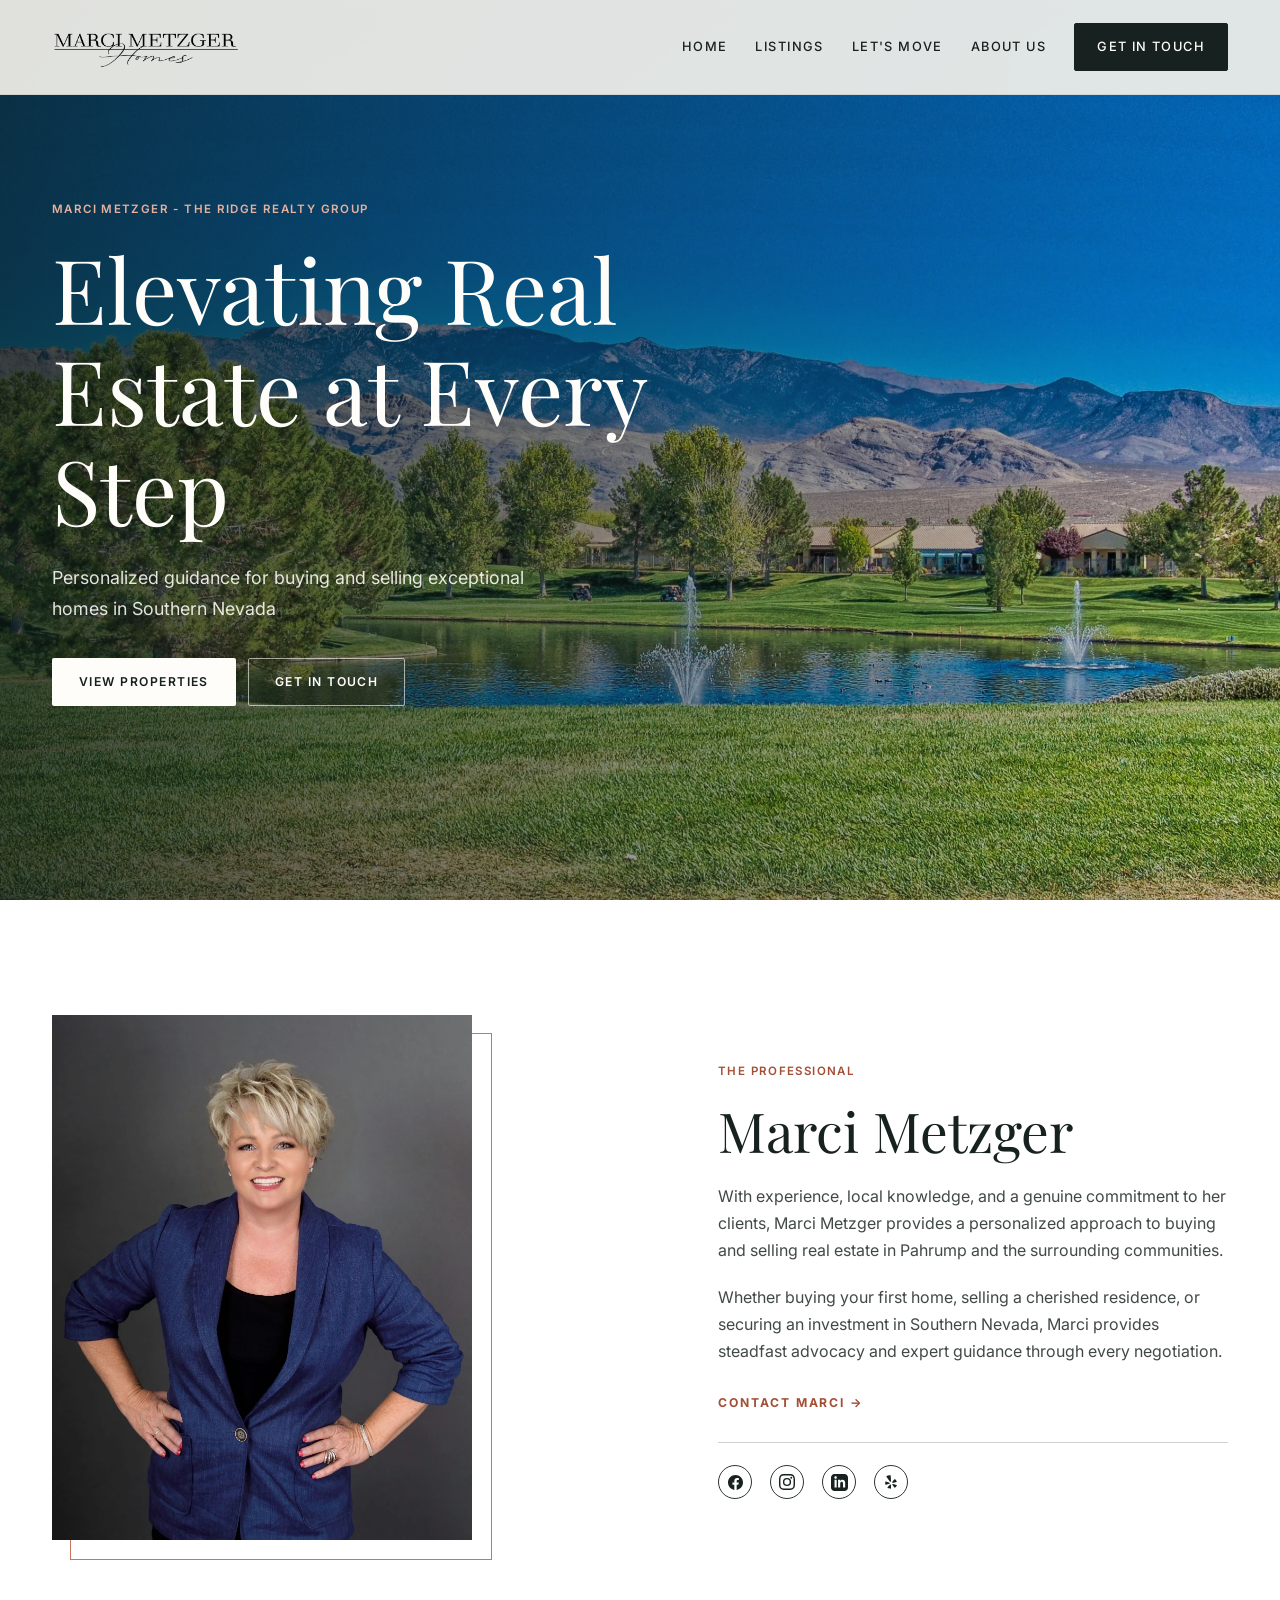
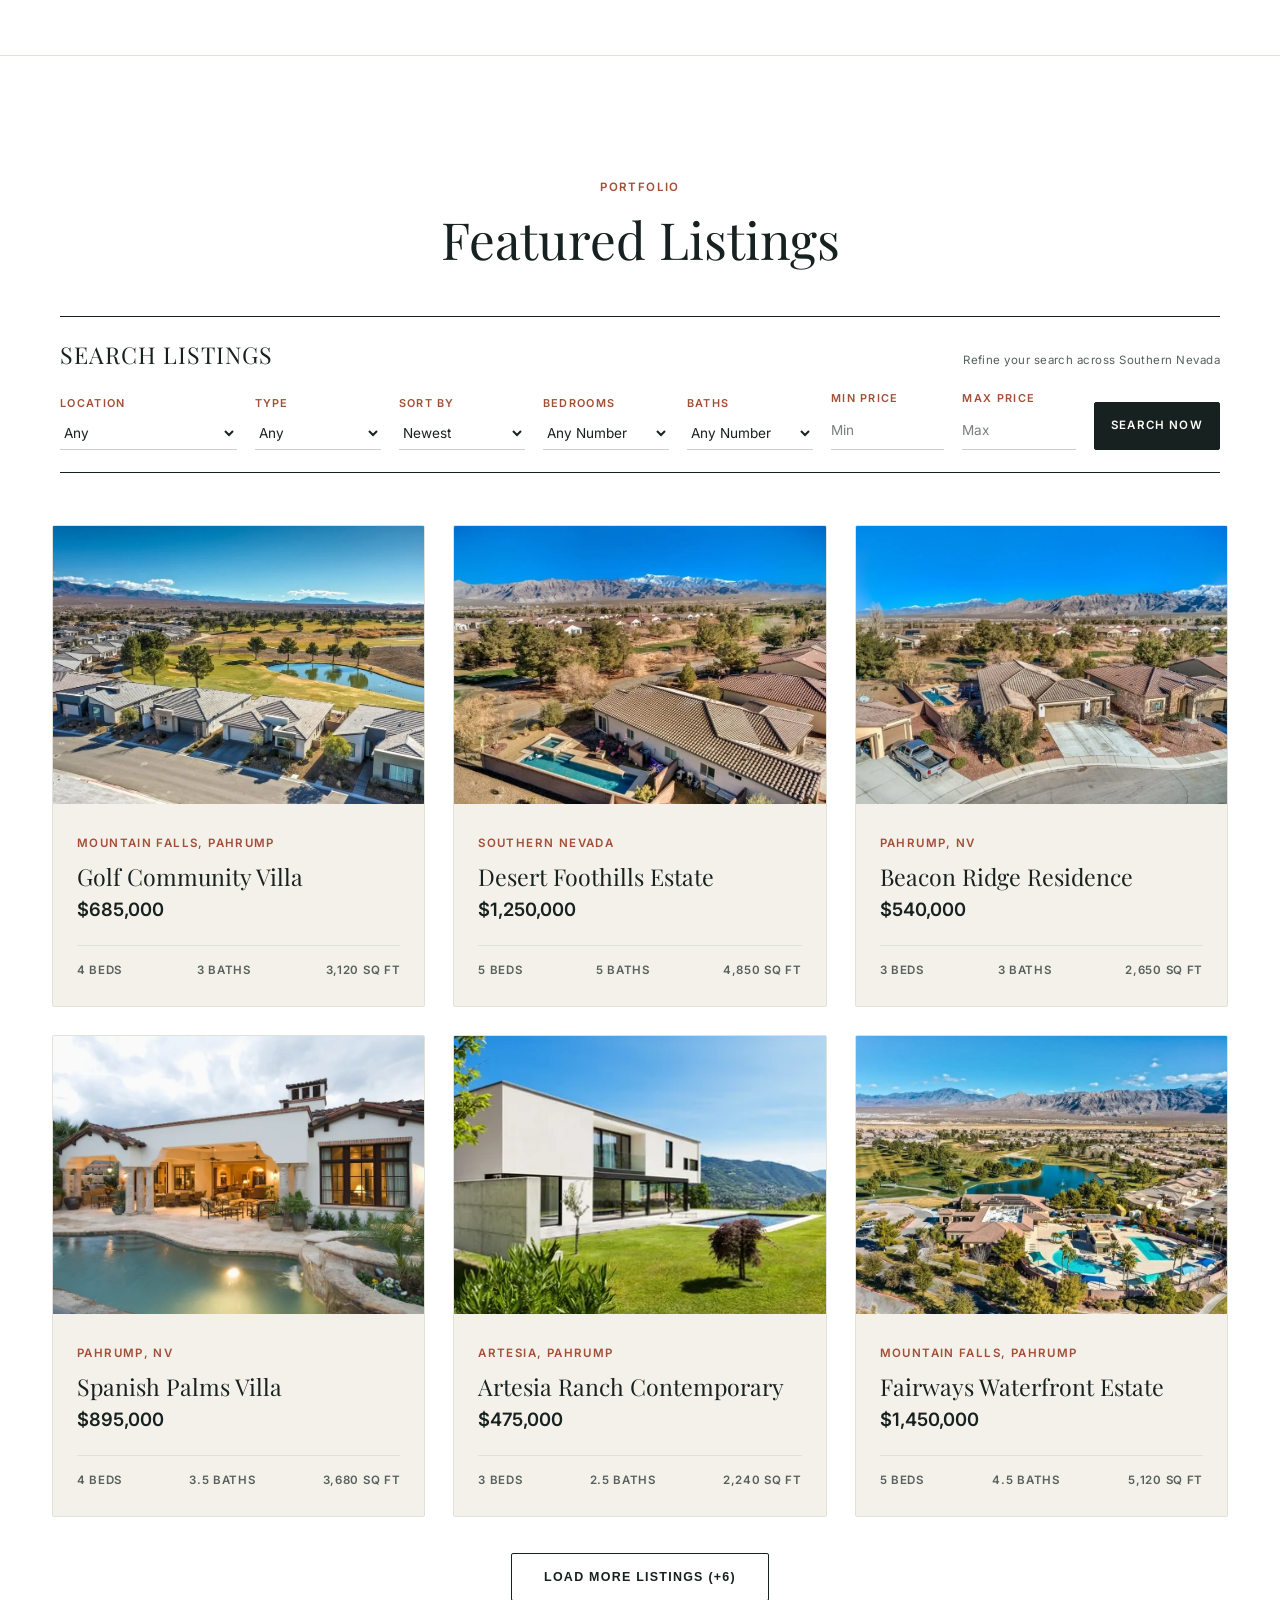
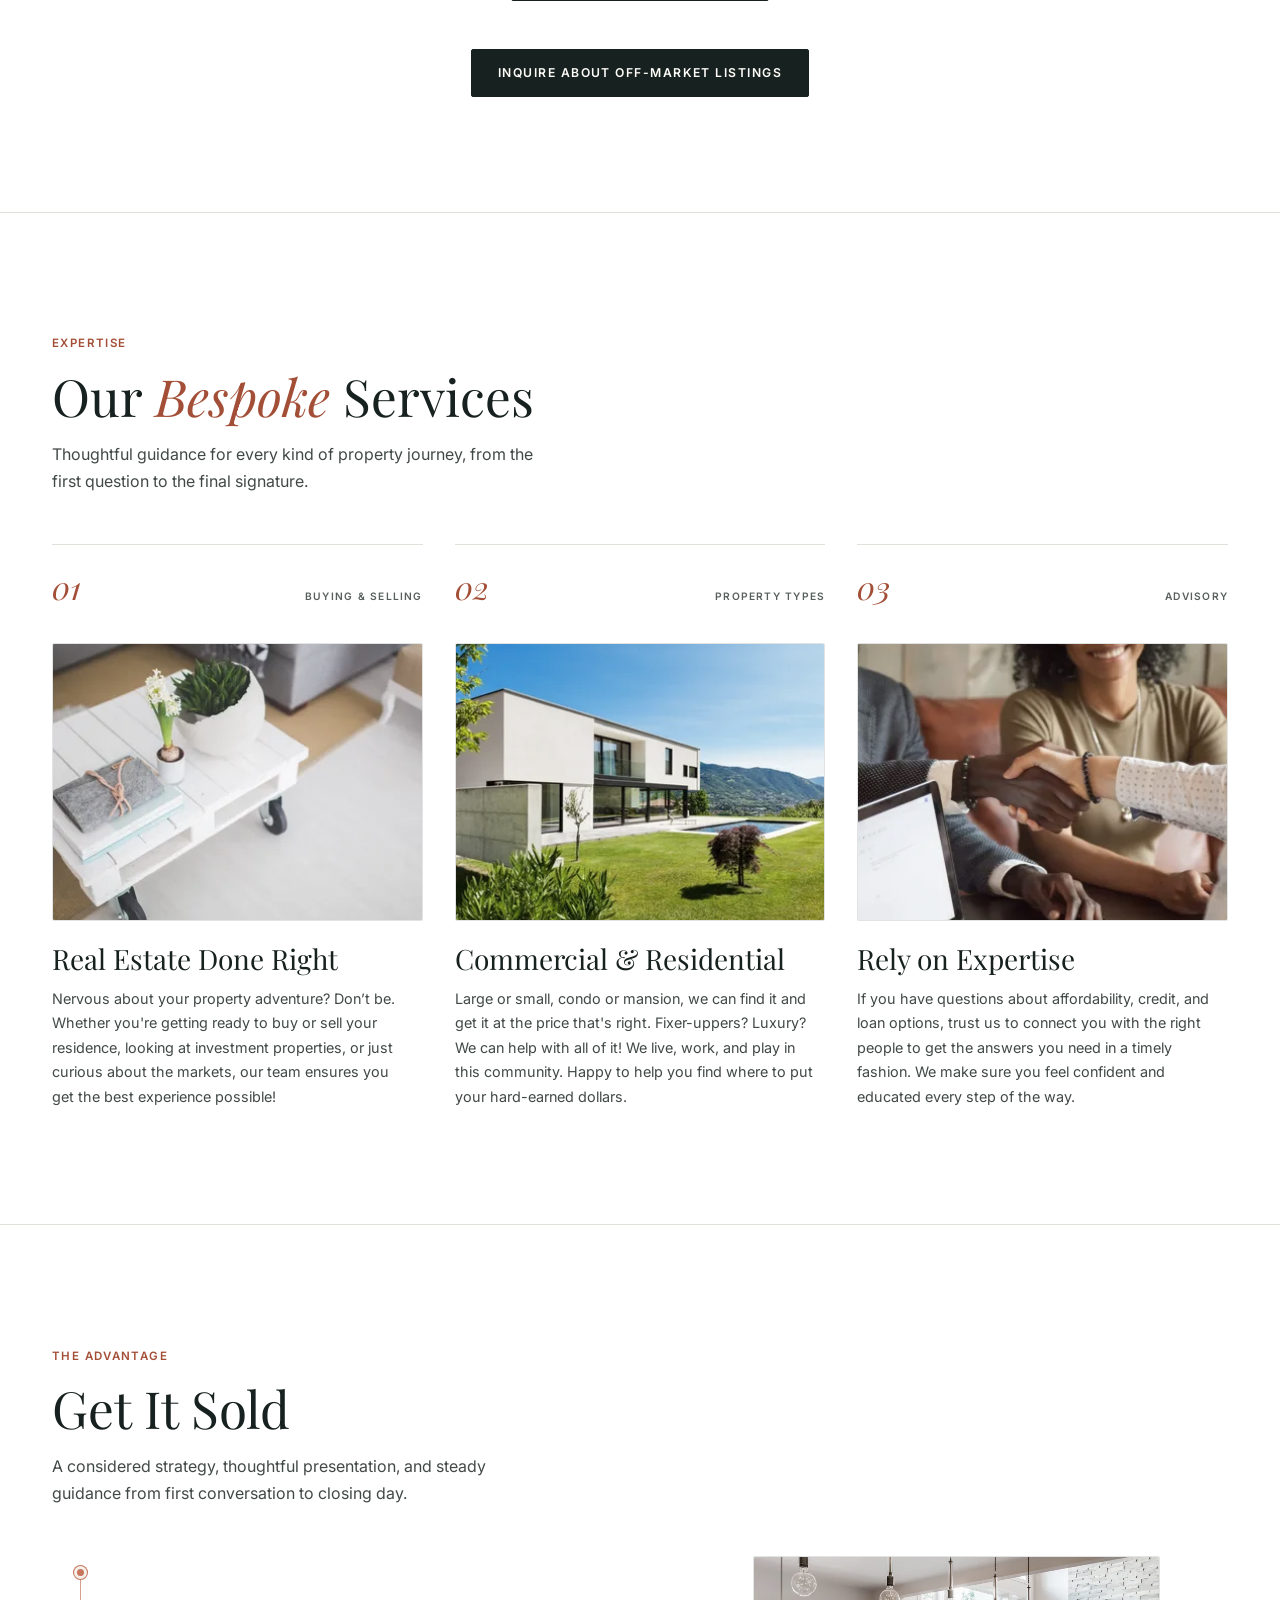
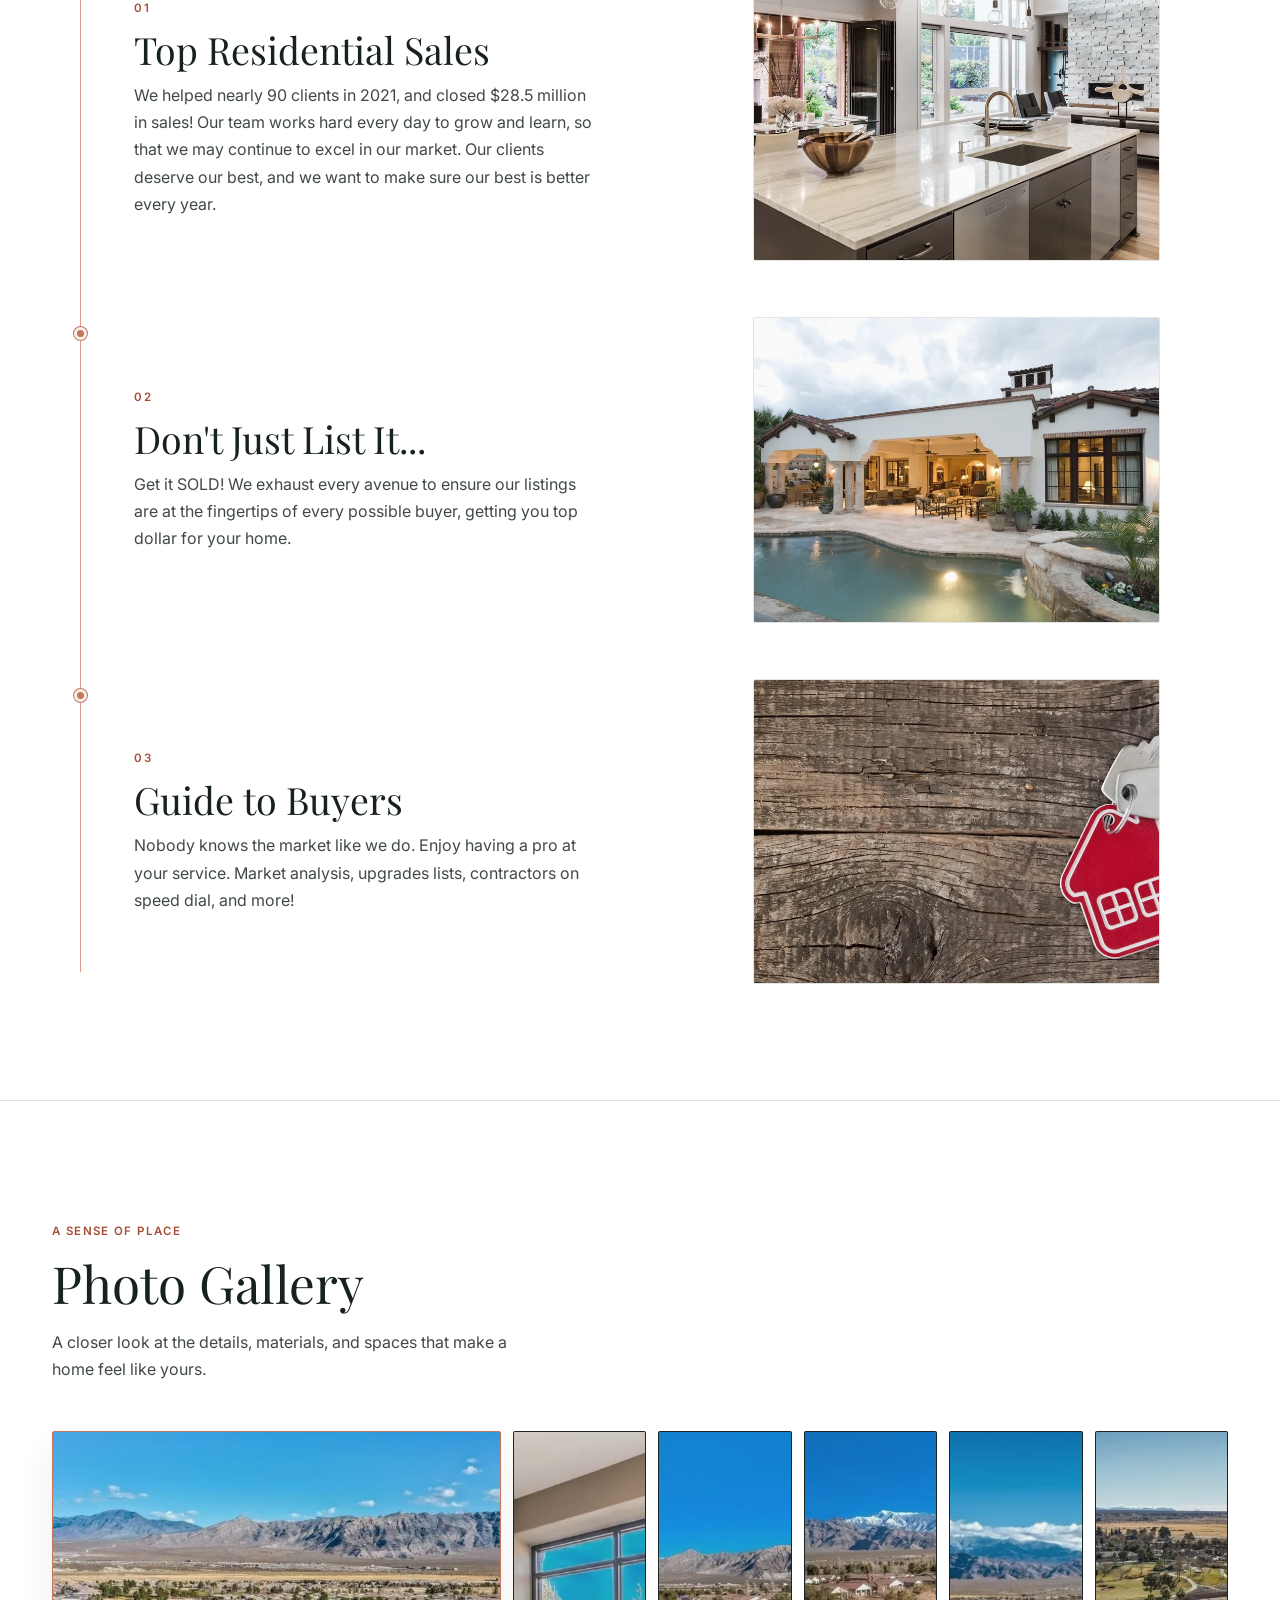
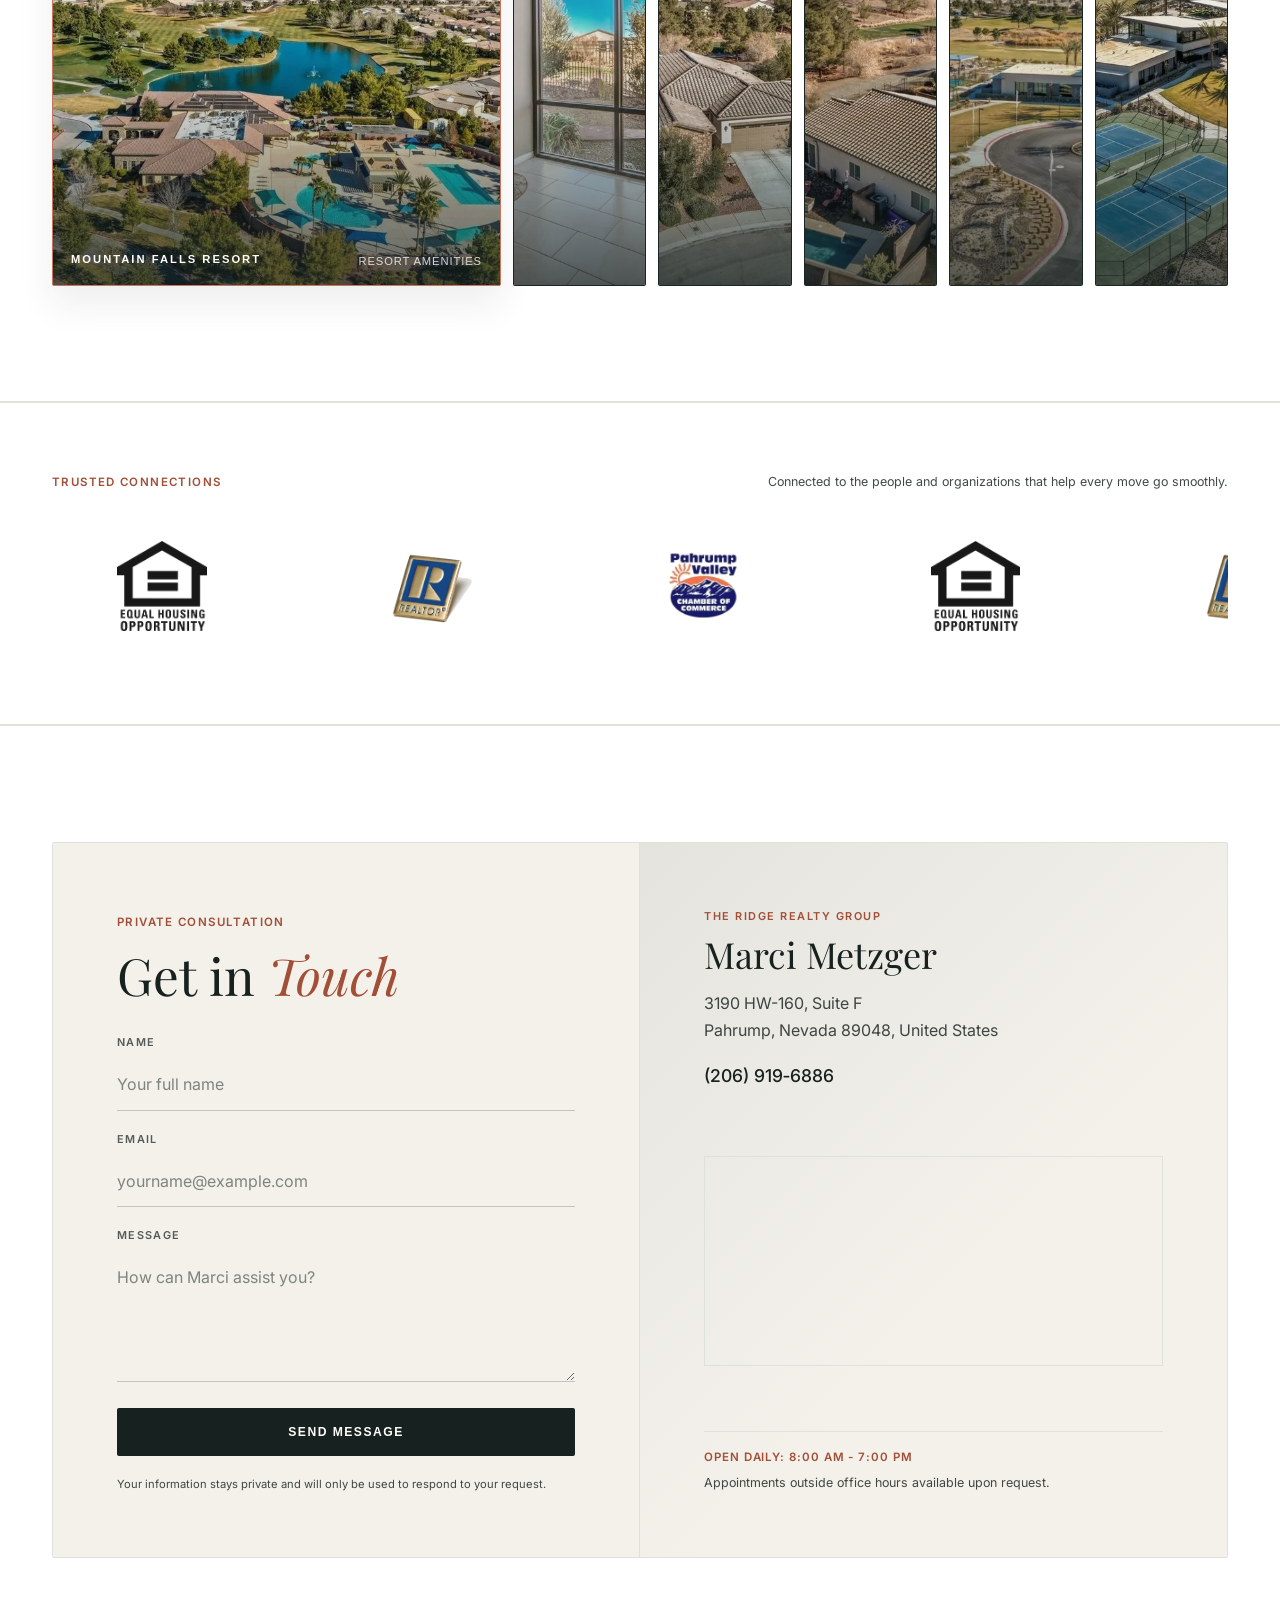
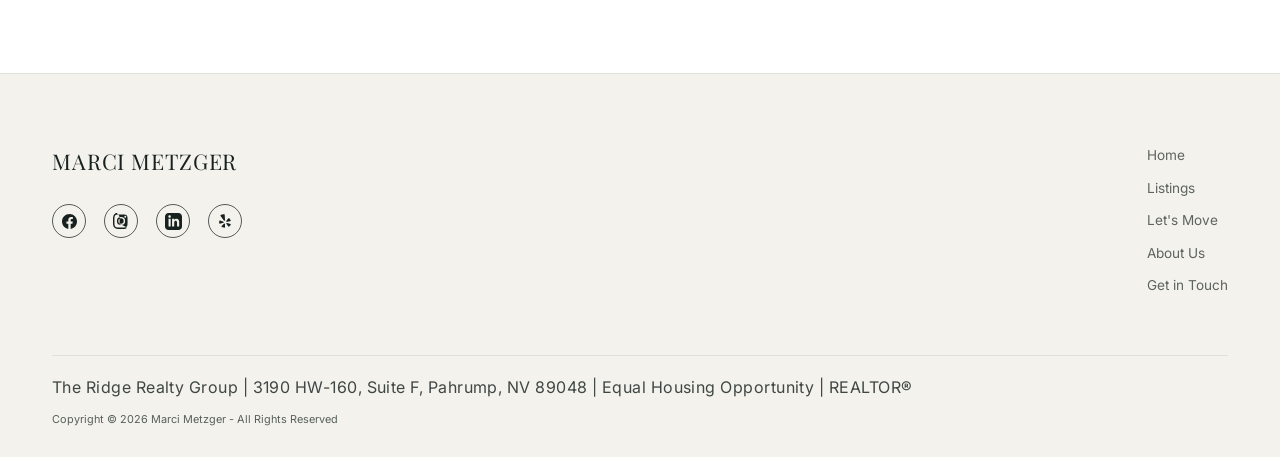
==== commit 949b17b0: "Add more properties" ====
--- a/index.html
+++ b/index.html
@@ -312,11 +312,18 @@
         <div class="property-grid" id="portfolio-grid">
           <article
             class="card"
+            tabindex="0"
+            role="button"
+            aria-haspopup="dialog"
+            aria-label="View details for Golf Community Villa"
             data-location="pahrump mountain-falls"
             data-price="685000"
             data-beds="4"
             data-baths="3"
+            data-sqft="3120"
             data-type="residential"
+            data-description="Nestled within the premier Mountain Falls golf community, this refined villa blends luxury and low-maintenance desert living. Features expansive open living spaces, granite countertops, primary suite with spa-inspired bath, and an oversized covered patio overlooking serene greens."
+            data-features="Mountain Falls Golf Club Access · Custom Granite Kitchen · Covered Entertainer Patio · Dual Primary Suites · 3-Car Garage"
           >
             <img
               class="card-img"
@@ -340,11 +347,18 @@
 
           <article
             class="card"
+            tabindex="0"
+            role="button"
+            aria-haspopup="dialog"
+            aria-label="View details for Desert Foothills Estate"
             data-location="southern-nevada pahrump"
             data-price="1250000"
             data-beds="5"
             data-baths="5"
+            data-sqft="4850"
             data-type="residential"
+            data-description="A dramatic private desert compound situated against the majestic Spring Mountain backdrop. Offering resort-level amenities including an infinity-edge heated pool, detached guest casita, high-beamed ceilings, and sweeping 360-degree desert panoramas."
+            data-features="Private Heated Pool & Spa · Detached Guest Casita · 1.5 Acre Gated Parcel · Outdoor Summer Kitchen · 4-Car Motor Court"
           >
             <img
               class="card-img"
@@ -366,11 +380,18 @@
 
           <article
             class="card"
+            tabindex="0"
+            role="button"
+            aria-haspopup="dialog"
+            aria-label="View details for Beacon Ridge Residence"
             data-location="pahrump"
             data-price="540000"
             data-beds="3"
             data-baths="3"
+            data-sqft="2650"
             data-type="residential"
+            data-description="Positioned on an elevated view lot along Beacon Ridge, this custom single-story residence boasts sunlit living areas, tile throughout common spaces, a gourmet kitchen with center preparation island, and a private rear sanctuary with unobstructed sunset vistas."
+            data-features="Elevated Sunset Lot · Gourmet Prep Island · Energy-Efficient HVAC · Custom Built-in Cabinetry · Extended RV Parking"
           >
             <img
               class="card-img"
@@ -392,11 +413,18 @@
 
           <article
             class="card"
+            tabindex="0"
+            role="button"
+            aria-haspopup="dialog"
+            aria-label="View details for Spanish Palms Villa"
             data-location="pahrump"
             data-price="895000"
             data-beds="4"
             data-baths="3.5"
+            data-sqft="3680"
             data-type="residential"
+            data-description="Spanish architectural elegance with contemporary finishes. Enjoy an illuminated private swimming pool with cascading water features, Mediterranean courtyard entry, dramatic arched windows, and a master retreat with dual walk-in closets."
+            data-features="Illuminated In-Ground Pool · Courtyard Entry Fountain · Arched Architectural Windows · Dual Primary Closets · Owned Solar System"
           >
             <img
               class="card-img"
@@ -418,11 +446,18 @@
 
           <article
             class="card"
+            tabindex="0"
+            role="button"
+            aria-haspopup="dialog"
+            aria-label="View details for Artesia Ranch Contemporary"
             data-location="artesia pahrump"
             data-price="475000"
             data-beds="3"
             data-baths="2.5"
+            data-sqft="2240"
             data-type="residential"
+            data-description="Located in the desirable Artesia neighborhood, this contemporary home delivers effortless curb appeal and functional design. Features a manicured green lawn, private plunge pool, open-concept great room, and quiet community park access."
+            data-features="Private Backyard Plunge Pool · Open Concept Great Room · Low HOA Community · Walking Distance to Parks · Turnkey Condition"
           >
             <img
               class="card-img"
@@ -444,11 +479,18 @@
 
           <article
             class="card"
+            tabindex="0"
+            role="button"
+            aria-haspopup="dialog"
+            aria-label="View details for Fairways Waterfront Estate"
             data-location="mountain-falls pahrump"
             data-price="1450000"
             data-beds="5"
             data-baths="4.5"
+            data-sqft="5120"
             data-type="residential"
+            data-description="The crowning jewel of Mountain Falls waterfront estates. Positioned directly on the scenic lake overlooking the fairway, this grand residence features floor-to-ceiling windows, professional chef's kitchen, private dock access, and palatial terrace entertaining."
+            data-features="Direct Waterfront Lake Access · Championship Golf Views · Sub-Zero & Wolf Appliances · Private Lakeside Terrace · 3-Car Tandem Garage"
           >
             <img
               class="card-img"
@@ -466,6 +508,209 @@
                 <span>5 BEDS</span>
                 <span>4.5 BATHS</span>
                 <span>5,120 SQ FT</span>
+              </div>
+            </div>
+          </article>
+
+          <!-- Extra Listings (Option B: Revealed via Load More button) -->
+          <article
+            class="card card-extra"
+            tabindex="0"
+            role="button"
+            aria-haspopup="dialog"
+            aria-label="View details for Sunroom Desert Retreat"
+            data-location="pahrump"
+            data-price="599000"
+            data-beds="3"
+            data-baths="2.5"
+            data-sqft="2890"
+            data-type="residential"
+            data-description="Architectural retreat featuring a sun-drenched enclosed solarium and glass sunroom with wraparound desert mountain views. Perfect for morning yoga or entertaining under starry Nevada skies."
+            data-features="Glass Enclosed Solarium · Wraparound Mountain Views · Xeriscape Low-Water Landscaping · Gas Fireplace Feature · Oversized Workshop"
+          >
+            <img
+              class="card-img"
+              src="Asset/Photo Gallery/2.webp"
+              alt="Sunroom Desert Retreat with panoramic glass windows in Pahrump, Nevada"
+              loading="lazy"
+            />
+            <div class="card-body">
+              <span class="uppercase property-location">Pahrump, NV</span>
+              <h3>Sunroom Desert Retreat</h3>
+              <p class="card-price">$599,000</p>
+              <div class="card-meta">
+                <span>3 BEDS</span>
+                <span>2.5 BATHS</span>
+                <span>2,890 SQ FT</span>
+              </div>
+            </div>
+          </article>
+
+          <article
+            class="card card-extra"
+            tabindex="0"
+            role="button"
+            aria-haspopup="dialog"
+            aria-label="View details for Mountain Falls Club Residence"
+            data-location="mountain-falls pahrump"
+            data-price="785000"
+            data-beds="4"
+            data-baths="4"
+            data-sqft="3450"
+            data-type="residential"
+            data-description="Situated just footsteps from the Mountain Falls Clubhouse and Grill, this executive golf residence boasts soaring coffered ceilings, travertine flooring, wet bar, and an expansive covered loggia overlooking lush greens."
+            data-features="Steps to Clubhouse & Dining · Soaring Coffered Ceilings · Built-in Entertaining Wet Bar · Travertine Stone Flooring · Golf Cart Garage"
+          >
+            <img
+              class="card-img"
+              src="Asset/Photo Gallery/5.webp"
+              alt="Mountain Falls Club Residence near clubhouse in Pahrump, Nevada"
+              loading="lazy"
+            />
+            <div class="card-body">
+              <span class="uppercase property-location"
+                >Mountain Falls, Pahrump</span
+              >
+              <h3>Mountain Falls Club Residence</h3>
+              <p class="card-price">$785,000</p>
+              <div class="card-meta">
+                <span>4 BEDS</span>
+                <span>4 BATHS</span>
+                <span>3,450 SQ FT</span>
+              </div>
+            </div>
+          </article>
+
+          <article
+            class="card card-extra"
+            tabindex="0"
+            role="button"
+            aria-haspopup="dialog"
+            aria-label="View details for Rustic Ridge Ranch"
+            data-location="southern-nevada pahrump"
+            data-price="920000"
+            data-beds="4"
+            data-baths="3.5"
+            data-sqft="3920"
+            data-type="residential"
+            data-description="Custom craftsman estate blending rustic timber beams with refined modern comfort. Set on sprawling acreage suited for equestrian facilities or custom workshops, featuring a double-sided stone hearth and custom cedar porch."
+            data-features="Custom Timber Beam Construction · Double-Sided Stone Fireplace · Equestrian Acreage Potential · Custom Cedar Porch · Secure Gated Access"
+          >
+            <img
+              class="card-img"
+              src="Asset/Guide Section/3.webp"
+              alt="Rustic Ridge Ranch craftsman timber estate in Southern Nevada"
+              loading="lazy"
+            />
+            <div class="card-body">
+              <span class="uppercase property-location">Southern Nevada</span>
+              <h3>Rustic Ridge Ranch</h3>
+              <p class="card-price">$920,000</p>
+              <div class="card-meta">
+                <span>4 BEDS</span>
+                <span>3.5 BATHS</span>
+                <span>3,920 SQ FT</span>
+              </div>
+            </div>
+          </article>
+
+          <article
+            class="card card-extra"
+            tabindex="0"
+            role="button"
+            aria-haspopup="dialog"
+            aria-label="View details for The Grand Chef's Contemporary"
+            data-location="artesia pahrump"
+            data-price="645000"
+            data-beds="3"
+            data-baths="3"
+            data-sqft="2980"
+            data-type="residential"
+            data-description="An entertainer's dream showcasing a statement gourmet kitchen with double waterfall islands, custom shaker cabinetry, wine cooler, and seamlessly integrated indoor-outdoor sliding glass pocket doors."
+            data-features="Double Quartz Waterfall Islands · Commercial Grade Appliances · Pocket Sliding Glass Doors · Temperature Controlled Wine Wall · Spa Primary Bath"
+          >
+            <img
+              class="card-img"
+              src="Asset/Guide Section/1.webp"
+              alt="The Grand Chef's Contemporary interior kitchen and living in Artesia, Pahrump"
+              loading="lazy"
+            />
+            <div class="card-body">
+              <span class="uppercase property-location">Artesia, Pahrump</span>
+              <h3>The Grand Chef's Contemporary</h3>
+              <p class="card-price">$645,000</p>
+              <div class="card-meta">
+                <span>3 BEDS</span>
+                <span>3 BATHS</span>
+                <span>2,980 SQ FT</span>
+              </div>
+            </div>
+          </article>
+
+          <article
+            class="card card-extra"
+            tabindex="0"
+            role="button"
+            aria-haspopup="dialog"
+            aria-label="View details for The Reserve Court Estate"
+            data-location="mountain-falls pahrump"
+            data-price="1180000"
+            data-beds="5"
+            data-baths="4"
+            data-sqft="4600"
+            data-type="residential"
+            data-description="Premier sports and leisure estate situated alongside private tennis and pickleball courts. Boasts dual master suites, high-volume ceilings, private courtyard, and direct golf course fairway frontage."
+            data-features="Private Tennis & Pickleball Access · Dual Primary Suites · Direct Fairway Frontage · Private Central Courtyard · 4-Car Split Garage"
+          >
+            <img
+              class="card-img"
+              src="Asset/Photo Gallery/6.webp"
+              alt="The Reserve Court Estate near tennis courts in Mountain Falls, Pahrump"
+              loading="lazy"
+            />
+            <div class="card-body">
+              <span class="uppercase property-location"
+                >Mountain Falls, Pahrump</span
+              >
+              <h3>The Reserve Court Estate</h3>
+              <p class="card-price">$1,180,000</p>
+              <div class="card-meta">
+                <span>5 BEDS</span>
+                <span>4 BATHS</span>
+                <span>4,600 SQ FT</span>
+              </div>
+            </div>
+          </article>
+
+          <article
+            class="card card-extra"
+            tabindex="0"
+            role="button"
+            aria-haspopup="dialog"
+            aria-label="View details for Desert Modern Sanctuary"
+            data-location="pahrump"
+            data-price="515000"
+            data-beds="3"
+            data-baths="2"
+            data-sqft="2420"
+            data-type="residential"
+            data-description="Warm minimalist sanctuary crafted with clean lines, polished concrete and wide plank floors, energy-efficient solar orientation, and an intimate walled zen courtyard framed by desert flora."
+            data-features="Warm Minimalist Architecture · Private Walled Zen Courtyard · Solar Ready High Efficiency · Polished Finish Flooring · Covered Sunset Lanai"
+          >
+            <img
+              class="card-img"
+              src="Asset/Our Service/1.webp"
+              alt="Desert Modern Sanctuary contemporary living space in Pahrump, Nevada"
+              loading="lazy"
+            />
+            <div class="card-body">
+              <span class="uppercase property-location">Pahrump, NV</span>
+              <h3>Desert Modern Sanctuary</h3>
+              <p class="card-price">$515,000</p>
+              <div class="card-meta">
+                <span>3 BEDS</span>
+                <span>2 BATHS</span>
+                <span>2,420 SQ FT</span>
               </div>
             </div>
           </article>
@@ -490,6 +735,17 @@
               >
             </div>
           </div>
+        </div>
+
+        <div class="load-more-container" id="load-more-container">
+          <button
+            type="button"
+            class="btn btn-outline-dark load-more-btn"
+            id="load-more-btn"
+            aria-expanded="false"
+          >
+            Load More Listings (+6)
+          </button>
         </div>
 
         <div class="properties-cta">
--- a/Style.css
+++ b/Style.css
@@ -840,14 +840,28 @@
   margin-top: 8px;
 }
 .card {
+  position: relative;
   overflow: hidden;
   background: var(--canvas);
   border: 1px solid var(--line);
   border-radius: var(--radius);
+  cursor: pointer;
+  outline: none;
   transition:
     transform var(--transition),
     box-shadow var(--transition),
-    opacity var(--transition);
+    opacity var(--transition),
+    border-color var(--transition);
+}
+.card:focus-visible {
+  outline: 2px solid var(--terracotta);
+  outline-offset: 3px;
+}
+.card.card-extra {
+  display: none;
+}
+.card.card-extra.is-revealed {
+  display: block;
 }
 .card.is-hidden {
   display: none !important;
@@ -940,6 +954,41 @@
 }
 .property-location {
   color: var(--terracotta-text);
+}
+.load-more-container {
+  display: flex;
+  justify-content: center;
+  margin-top: 36px;
+}
+.load-more-btn {
+  display: inline-flex;
+  align-items: center;
+  justify-content: center;
+  gap: 8px;
+  min-height: 48px;
+  padding: 0 32px;
+  font-size: 0.78rem;
+  font-weight: 600;
+  letter-spacing: 0.1em;
+  text-transform: uppercase;
+  border-radius: var(--radius);
+  cursor: pointer;
+  transition:
+    background var(--transition),
+    color var(--transition),
+    border-color var(--transition),
+    transform var(--transition),
+    box-shadow var(--transition);
+}
+.load-more-btn:hover {
+  background: var(--ink);
+  color: var(--paper);
+  transform: translateY(-2px);
+  box-shadow: var(--shadow-soft);
+}
+.load-more-container.is-hidden,
+.load-more-btn.is-hidden {
+  display: none !important;
 }
 .properties-cta {
   text-align: center;
